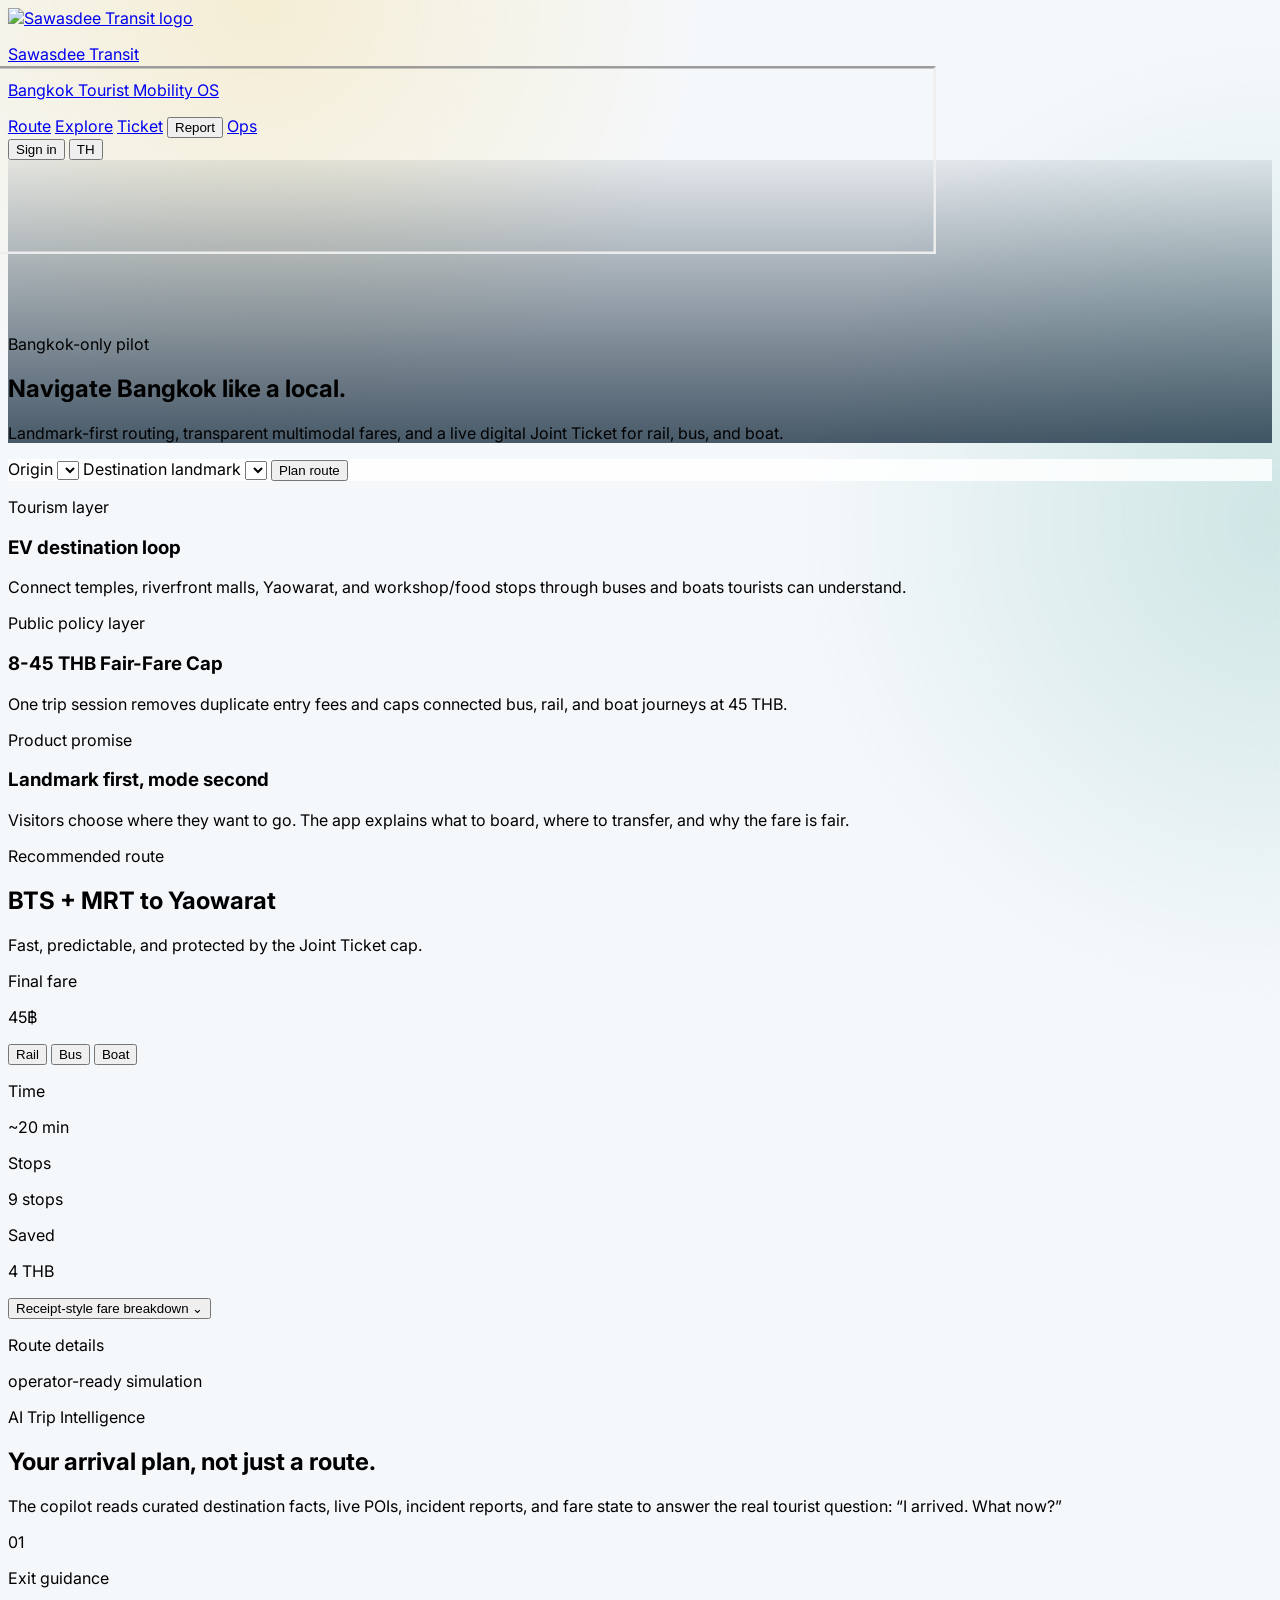
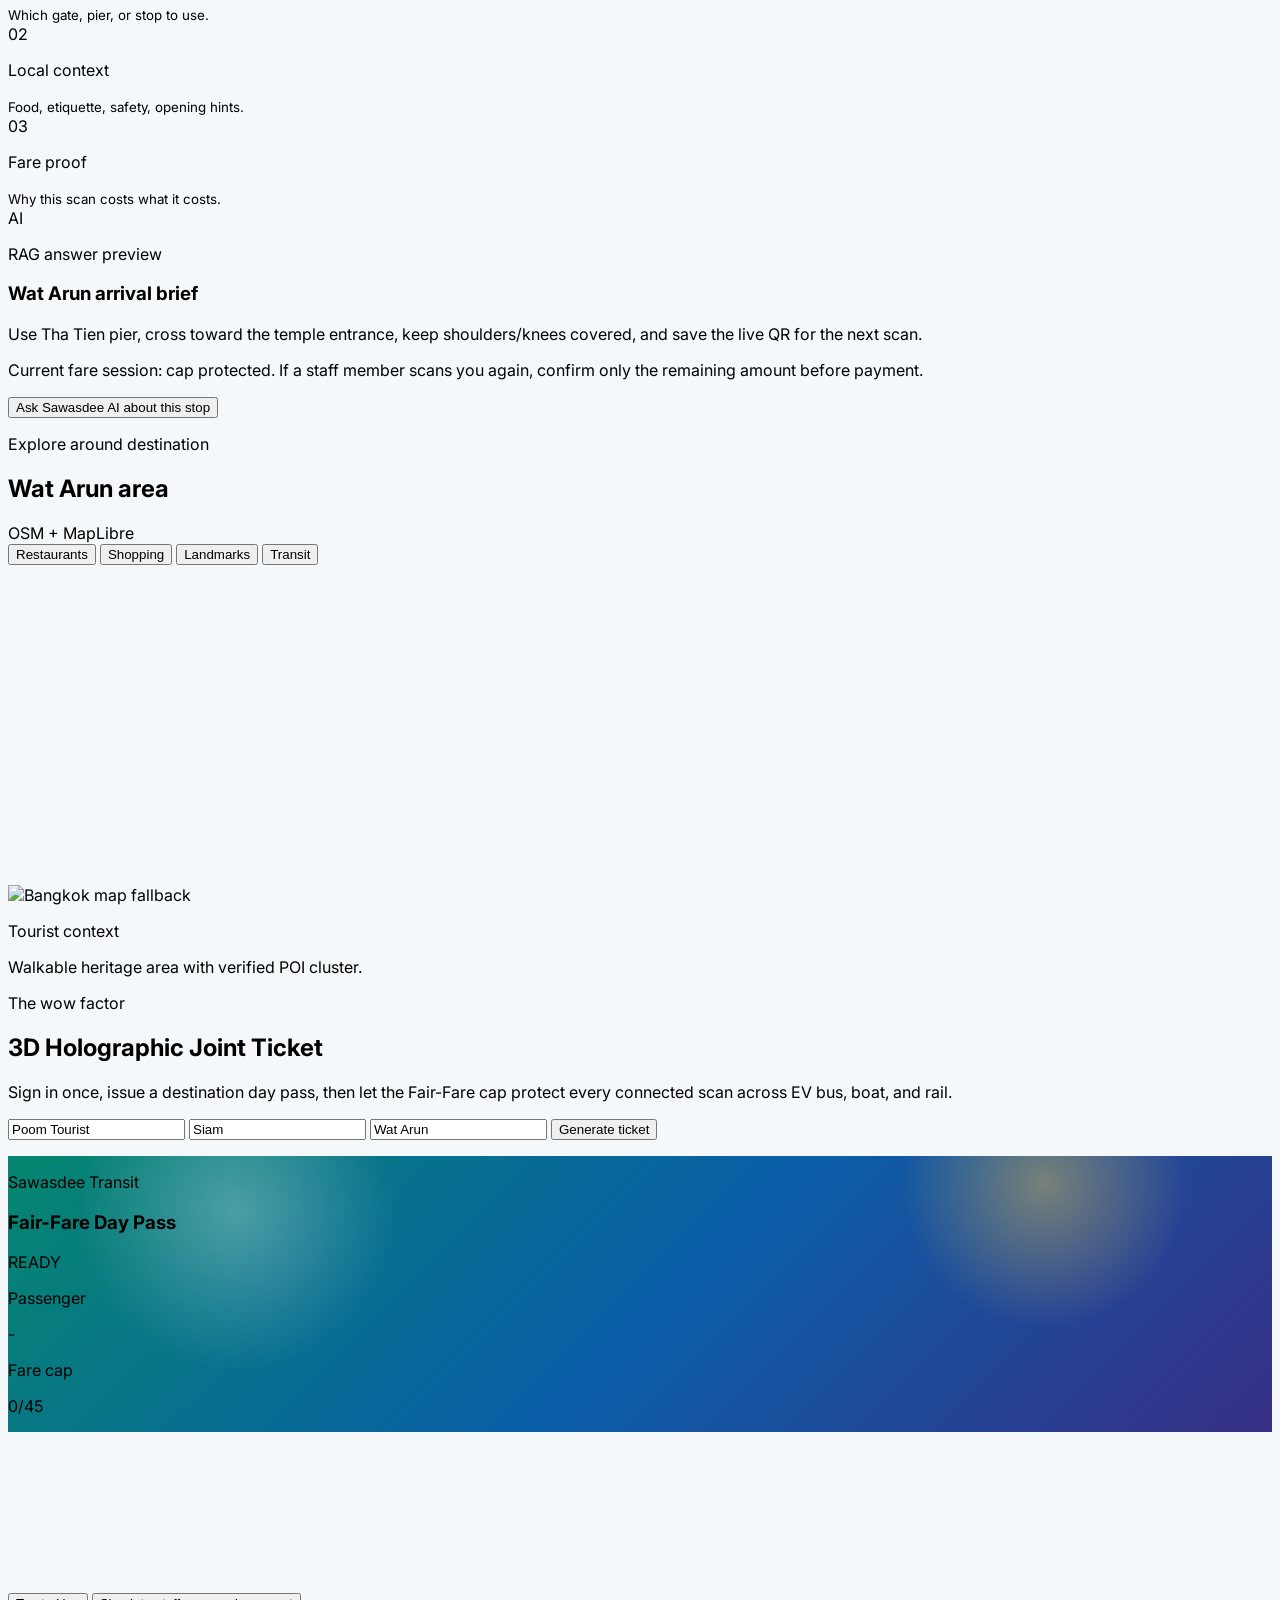
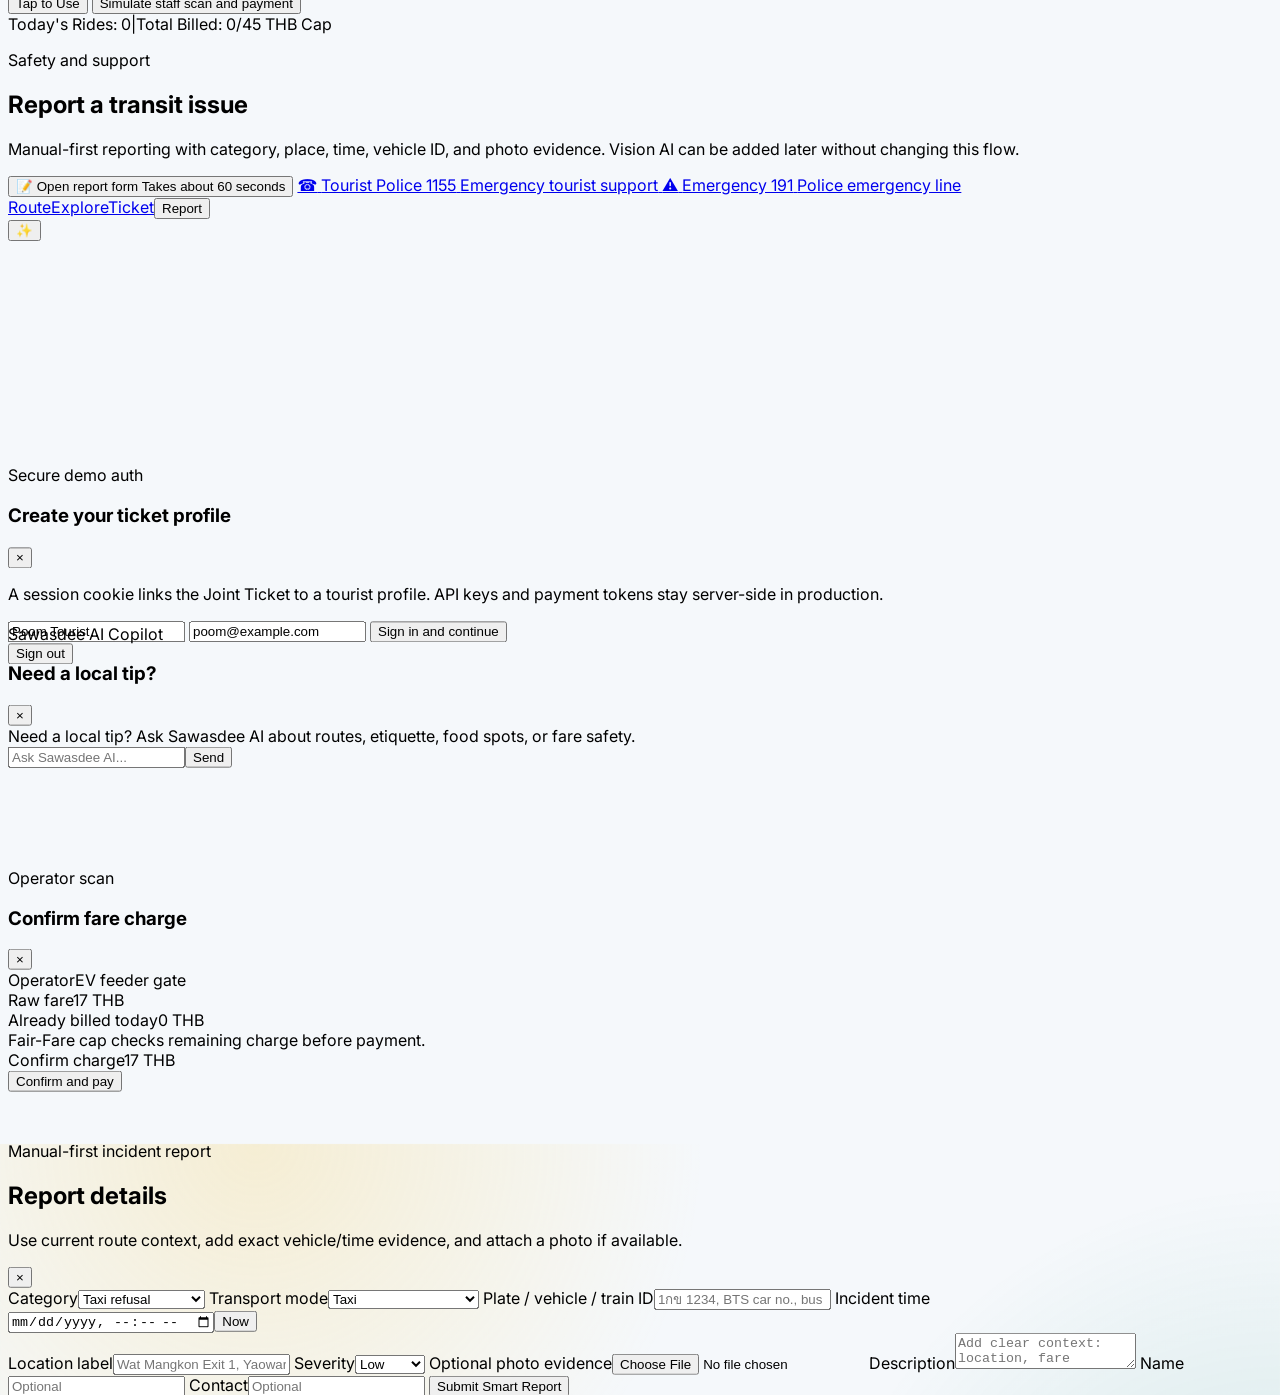
==== services/web/index.html @ f59d1afe "Add AI trip brief and payment simulation" ====
<!doctype html>
<html lang="en">
  <head>
    <meta charset="UTF-8" />
    <meta name="viewport" content="width=device-width, initial-scale=1.0" />
    <title>Sawasdee Transit</title>
    <link rel="icon" href="/favicon.svg" type="image/svg+xml" />
    <link rel="preconnect" href="https://fonts.googleapis.com" />
    <link rel="preconnect" href="https://fonts.gstatic.com" crossorigin />
    <link href="https://fonts.googleapis.com/css2?family=Inter:wght@400;500;600;700;800;900&family=Prompt:wght@400;500;600;700;800&display=swap" rel="stylesheet" />
    <link href="https://unpkg.com/maplibre-gl@^5.12.0/dist/maplibre-gl.css" rel="stylesheet" />
    <script src="https://cdn.tailwindcss.com"></script>
    <script src="https://unpkg.com/maplibre-gl@^5.12.0/dist/maplibre-gl.js"></script>
    <script>
      tailwind.config = {
        theme: {
          extend: {
            fontFamily: { sans: ["Pracharath", "Inter", "Prompt", "system-ui", "sans-serif"] },
            colors: {
              transit: {
                ink: "#0F1F2E",
                blue: "#0A5EA8",
                navy: "#082D4F",
                teal: "#05866F",
                mint: "#DDF7EE",
                gold: "#F7C948",
                coral: "#F26B5B",
              },
            },
            boxShadow: {
              soft: "0 20px 60px rgba(15,31,46,.14)",
              card: "0 18px 40px rgba(8,45,79,.16)",
            },
          },
        },
      };
    </script>
    <style>
      @font-face {
        font-family: "Pracharath";
        src: url("https://peoplesparty.or.th/wp-content/themes/seed-spring/fonts/pracharath/pracharath.woff2?v3") format("woff2");
        font-display: swap;
      }
      html { scroll-behavior: smooth; }
      body {
        font-family: "Pracharath", "Inter", "Prompt", system-ui, sans-serif;
        background:
          radial-gradient(circle at 20% 0%, rgba(247,201,72,.22), transparent 28rem),
          radial-gradient(circle at 100% 12%, rgba(5,134,111,.16), transparent 30rem),
          #f5f8fb;
      }
      .glass { background: rgba(255,255,255,.84); backdrop-filter: blur(22px); }
      .hero-image { background-image: linear-gradient(180deg, rgba(5,28,48,.08), rgba(5,28,48,.72)), url("/assets/landmarks/wat-arun.jpg"); }
      .hero-video { height: 120%; left: 50%; top: 50%; transform: translate(-50%, -50%) scale(1.22); width: 120%; }
      .no-scrollbar::-webkit-scrollbar { display: none; }
      .no-scrollbar { -ms-overflow-style: none; scrollbar-width: none; }
      .ticket-perspective { perspective: 1400px; }
      .ticket-inner { transform-style: preserve-3d; transition: transform 760ms cubic-bezier(.2,.8,.2,1); }
      .ticket-shell.flipped .ticket-inner { transform: rotateY(180deg); }
      .ticket-face { backface-visibility: hidden; -webkit-backface-visibility: hidden; }
      .ticket-back { transform: rotateY(180deg); }
      .holo-card {
        position: relative; overflow: hidden;
        background:
          radial-gradient(circle at 18% 20%, rgba(255,255,255,.28), transparent 10rem),
          radial-gradient(circle at 82% 10%, rgba(247,201,72,.42), transparent 9rem),
          linear-gradient(135deg, #05866f 0%, #0a5ea8 52%, #382f86 100%);
      }
      .holo-card::before {
        position: absolute; inset: -40%; content: ""; opacity: 0;
        background: linear-gradient(115deg, transparent 0%, rgba(255,255,255,.04) 36%, rgba(255,255,255,.48) 48%, rgba(247,201,72,.22) 52%, transparent 68%);
        transform: translateX(-48%) rotate(8deg); transition: opacity 220ms ease;
      }
      .holo-card:hover::before { opacity: 1; animation: holo-sweep 1.35s ease forwards; }
      @keyframes holo-sweep { to { transform: translateX(48%) rotate(8deg); } }
      .scanner-line { animation: scan 1.65s linear infinite; }
      @keyframes scan {
        0% { transform: translateY(-120%); opacity: 0; }
        12%, 88% { opacity: 1; }
        100% { transform: translateY(520%); opacity: 0; }
      }
      .pulse-glow { animation: pulse-glow 2.1s ease-in-out infinite; }
      @keyframes pulse-glow {
        0%,100% { box-shadow: 0 0 0 0 rgba(5,134,111,.34), 0 18px 36px rgba(8,45,79,.2); }
        50% { box-shadow: 0 0 0 16px rgba(5,134,111,0), 0 18px 36px rgba(8,45,79,.26); }
      }
      .bottom-sheet { transform: translateY(105%); transition: transform 360ms cubic-bezier(.2,.8,.2,1); }
      .bottom-sheet.open { transform: translateY(0); }
      .qr-grid { display: grid; grid-template-columns: repeat(13,1fr); gap: 3px; }
      .qr-cell { aspect-ratio: 1; border-radius: 3px; background: #0f1f2e; }
      #map { height: 100%; min-height: 20rem; width: 100%; }
      .map-marker { cursor: pointer; display: grid; width: 2rem; height: 2rem; place-items: center; border: 3px solid #fff; border-radius: 999px; color: #fff; background: #05866f; font-weight: 900; box-shadow: 0 10px 22px rgba(15,31,46,.3); }
      .map-marker.active { width: 2.5rem; height: 2.5rem; background: #f26b5b; }
    </style>
  </head>

  <body class="font-sans text-transit-ink antialiased">
    <div class="mx-auto min-h-screen max-w-md bg-white shadow-2xl lg:my-6 lg:max-w-6xl lg:overflow-hidden lg:rounded-[2rem]">
      <header class="sticky top-0 z-40 border-b border-white/60 bg-white/85 px-5 py-4 backdrop-blur-xl lg:px-8">
        <div class="flex items-center justify-between gap-3">
          <a href="#route" class="flex items-center gap-3">
            <div class="grid h-11 w-11 place-items-center overflow-hidden rounded-2xl bg-white shadow-card ring-1 ring-slate-100">
              <img src="/assets/logo.png" alt="Sawasdee Transit logo" class="h-9 w-9 object-contain" />
            </div>
            <div>
              <p class="text-base font-black leading-none">Sawasdee Transit</p>
              <p class="mt-1 text-xs font-semibold text-slate-500" data-i18n="brandSub">Bangkok Tourist Mobility OS</p>
            </div>
          </a>
          <nav class="hidden items-center gap-1 rounded-full bg-slate-100 p-1 text-sm font-bold text-slate-600 lg:flex">
            <a class="rounded-full px-4 py-2 hover:bg-white hover:text-transit-teal" href="#route" data-i18n="navRoute">Route</a>
            <a class="rounded-full px-4 py-2 hover:bg-white hover:text-transit-teal" href="#explore" data-i18n="navExplore">Explore</a>
            <a class="rounded-full px-4 py-2 hover:bg-white hover:text-transit-teal" href="#ticket" data-i18n="navTicket">Ticket</a>
            <button id="navReportBtn" class="rounded-full px-4 py-2 hover:bg-white hover:text-transit-teal" type="button" data-i18n="navReport">Report</button>
            <a class="rounded-full px-4 py-2 hover:bg-white hover:text-transit-teal" href="/admin.html">Ops</a>
          </nav>
          <div class="flex items-center gap-2">
            <button id="authButton" class="hidden rounded-full bg-slate-100 px-3 py-2 text-xs font-black text-slate-600 sm:inline-flex">Sign in</button>
            <button id="langToggle" class="rounded-full bg-transit-mint px-3 py-2 text-xs font-black text-transit-teal">TH</button>
          </div>
        </div>
      </header>

      <main>
        <section id="route" class="relative">
          <div class="hero-image relative h-[560px] overflow-hidden bg-cover bg-center lg:h-[680px]">
            <iframe
              class="hero-video pointer-events-none absolute hidden lg:block"
              src="https://www.youtube.com/embed/lG6jr5la0H4?autoplay=1&mute=1&controls=0&loop=1&playlist=lG6jr5la0H4&playsinline=1&modestbranding=1&rel=0"
              title="Bangkok tourism video background"
              allow="autoplay; encrypted-media; picture-in-picture"
            ></iframe>
            <div class="absolute inset-0 bg-gradient-to-b from-transit-navy/10 via-transit-navy/24 to-transit-navy/82"></div>
            <div class="relative flex h-full flex-col justify-end px-5 pb-28 pt-8 lg:px-10 lg:pb-32">
              <div class="max-w-3xl text-white">
                <p class="mb-3 inline-flex rounded-full bg-white/15 px-4 py-2 text-xs font-black uppercase tracking-[0.18em] backdrop-blur-lg" data-i18n="heroBadge">Bangkok-only pilot</p>
                <h1 class="text-5xl font-black leading-[0.95] tracking-tight lg:text-7xl" data-i18n="heroTitle">Navigate Bangkok like a local.</h1>
                <p class="mt-5 max-w-xl text-base font-medium leading-7 text-white/86 lg:text-lg" data-i18n="heroBody">
                  Landmark-first routing, transparent multimodal fares, and a live digital Joint Ticket for rail, bus, and boat.
                </p>
              </div>
            </div>
          </div>

          <div class="relative z-10 -mt-24 px-5 lg:px-10">
            <div class="glass rounded-[2rem] border border-white/70 p-4 shadow-soft lg:p-6">
              <div class="grid gap-3 lg:grid-cols-[1fr_1fr_auto] lg:items-end">
                <label class="block">
                  <span class="mb-2 block text-xs font-black uppercase tracking-[0.16em] text-slate-500" data-i18n="origin">Origin</span>
                  <select id="originSelect" class="w-full rounded-2xl border border-slate-200 bg-white px-4 py-4 text-lg font-extrabold outline-none"></select>
                </label>
                <label class="block">
                  <span class="mb-2 block text-xs font-black uppercase tracking-[0.16em] text-slate-500" data-i18n="destination">Destination landmark</span>
                  <select id="destinationSelect" class="w-full rounded-2xl border border-slate-200 bg-white px-4 py-4 text-lg font-extrabold outline-none"></select>
                </label>
                <button id="planRouteBtn" class="h-[60px] rounded-2xl bg-gradient-to-br from-transit-teal to-transit-blue px-6 text-base font-black text-white shadow-card transition hover:scale-[1.01]" data-i18n="planRoute">Plan route</button>
              </div>
            </div>
          </div>

          <div class="px-5 pb-2 pt-5 lg:px-10">
            <div class="grid gap-3 lg:grid-cols-3">
              <article class="rounded-[1.5rem] bg-transit-ink p-5 text-white shadow-card">
                <p class="text-xs font-black uppercase tracking-[0.16em] text-transit-gold">Tourism layer</p>
                <h3 class="mt-2 text-xl font-black">EV destination loop</h3>
                <p class="mt-2 text-sm font-semibold leading-6 text-white/72">Connect temples, riverfront malls, Yaowarat, and workshop/food stops through buses and boats tourists can understand.</p>
              </article>
              <article class="rounded-[1.5rem] bg-white p-5 shadow-card">
                <p class="text-xs font-black uppercase tracking-[0.16em] text-transit-teal">Public policy layer</p>
                <h3 class="mt-2 text-xl font-black">8-45 THB Fair-Fare Cap</h3>
                <p class="mt-2 text-sm font-semibold leading-6 text-slate-500">One trip session removes duplicate entry fees and caps connected bus, rail, and boat journeys at 45 THB.</p>
              </article>
              <article class="rounded-[1.5rem] bg-transit-mint p-5 shadow-card">
                <p class="text-xs font-black uppercase tracking-[0.16em] text-transit-teal">Product promise</p>
                <h3 class="mt-2 text-xl font-black">Landmark first, mode second</h3>
                <p class="mt-2 text-sm font-semibold leading-6 text-transit-teal/75">Visitors choose where they want to go. The app explains what to board, where to transfer, and why the fare is fair.</p>
              </article>
            </div>
          </div>

          <div class="px-5 pb-4 pt-5 lg:px-10">
            <article class="overflow-hidden rounded-[2rem] border border-slate-100 bg-white shadow-card">
              <div class="bg-gradient-to-br from-transit-navy to-transit-blue p-5 text-white lg:p-7">
                <div class="flex items-start justify-between gap-4">
                  <div>
                    <p class="text-xs font-black uppercase tracking-[0.16em] text-white/70" data-i18n="recommendedRoute">Recommended route</p>
                    <h2 id="routeTitle" class="mt-2 text-2xl font-black lg:text-3xl">BTS + MRT to Yaowarat</h2>
                    <p id="routeNote" class="mt-2 text-sm font-medium text-white/78">Fast, predictable, and protected by the Joint Ticket cap.</p>
                  </div>
                  <div class="rounded-2xl bg-white/12 px-4 py-3 text-right backdrop-blur">
                    <p class="text-xs font-bold text-white/70" data-i18n="finalFare">Final fare</p>
                    <p id="finalFare" class="text-3xl font-black">45฿</p>
                  </div>
                </div>

                <div class="mt-5 grid grid-cols-3 gap-2 rounded-2xl bg-white/10 p-1">
                  <button data-mode="rail" class="mode-btn rounded-xl bg-white px-3 py-3 text-sm font-black text-transit-blue">Rail</button>
                  <button data-mode="bus" class="mode-btn rounded-xl px-3 py-3 text-sm font-black text-white/80">Bus</button>
                  <button data-mode="boat" class="mode-btn rounded-xl px-3 py-3 text-sm font-black text-white/80">Boat</button>
                </div>
              </div>

              <div class="p-5 lg:p-7">
                <div class="grid gap-3 lg:grid-cols-3">
                  <div class="rounded-2xl bg-slate-50 p-4"><p class="text-xs font-black uppercase tracking-[0.16em] text-slate-400" data-i18n="time">Time</p><p id="routeTime" class="mt-2 text-2xl font-black">~20 min</p></div>
                  <div class="rounded-2xl bg-slate-50 p-4"><p class="text-xs font-black uppercase tracking-[0.16em] text-slate-400" data-i18n="stops">Stops</p><p id="routeStops" class="mt-2 text-2xl font-black">9 stops</p></div>
                  <div class="rounded-2xl bg-transit-mint p-4"><p class="text-xs font-black uppercase tracking-[0.16em] text-transit-teal/70" data-i18n="saved">Saved</p><p id="routeSaved" class="mt-2 text-2xl font-black text-transit-teal">4 THB</p></div>
                </div>

                <button id="fareToggle" class="mt-5 flex w-full items-center justify-between rounded-2xl border border-slate-200 px-4 py-4 text-left font-black">
                  <span data-i18n="fareBreakdown">Receipt-style fare breakdown</span>
                  <span id="fareChevron" class="text-xl transition">⌄</span>
                </button>
                <div id="farePanel" class="mt-3 hidden rounded-2xl bg-slate-50 p-4"></div>

                <div class="mt-5 rounded-3xl bg-slate-50 p-4">
                  <div class="mb-3 flex items-center justify-between">
                    <p class="font-black" data-i18n="routeDetails">Route details</p>
                    <span id="routeDisclaimer" class="rounded-full bg-amber-100 px-3 py-1 text-xs font-black text-amber-700">operator-ready simulation</span>
                  </div>
                  <div id="routeSteps" class="space-y-3"></div>
                </div>
              </div>
            </article>
          </div>
        </section>

        <section id="ai-trip" class="px-5 py-6 lg:px-10">
          <div class="grid gap-4 lg:grid-cols-[1.05fr_.95fr]">
            <article class="rounded-[2rem] bg-transit-ink p-5 text-white shadow-card lg:p-7">
              <p class="text-xs font-black uppercase tracking-[0.18em] text-transit-gold">AI Trip Intelligence</p>
              <h2 class="mt-2 text-3xl font-black tracking-tight">Your arrival plan, not just a route.</h2>
              <p class="mt-3 text-sm font-semibold leading-6 text-white/72">The copilot reads curated destination facts, live POIs, incident reports, and fare state to answer the real tourist question: “I arrived. What now?”</p>
              <div class="mt-5 grid gap-3 sm:grid-cols-3">
                <div class="rounded-3xl bg-white/10 p-4"><span class="text-2xl">01</span><p class="mt-2 text-sm font-black">Exit guidance</p><small class="text-white/60">Which gate, pier, or stop to use.</small></div>
                <div class="rounded-3xl bg-white/10 p-4"><span class="text-2xl">02</span><p class="mt-2 text-sm font-black">Local context</p><small class="text-white/60">Food, etiquette, safety, opening hints.</small></div>
                <div class="rounded-3xl bg-white/10 p-4"><span class="text-2xl">03</span><p class="mt-2 text-sm font-black">Fare proof</p><small class="text-white/60">Why this scan costs what it costs.</small></div>
              </div>
            </article>
            <article class="rounded-[2rem] bg-white p-5 shadow-card lg:p-7">
              <div class="flex items-start gap-3">
                <div class="grid h-12 w-12 place-items-center rounded-2xl bg-transit-mint text-xl font-black text-transit-teal">AI</div>
                <div>
                  <p class="text-xs font-black uppercase tracking-[0.16em] text-transit-teal">RAG answer preview</p>
                  <h3 class="mt-1 text-2xl font-black">Wat Arun arrival brief</h3>
                </div>
              </div>
              <div id="aiBrief" class="mt-5 space-y-3 text-sm font-bold leading-6 text-slate-600">
                <p class="rounded-3xl bg-slate-50 p-4">Use Tha Tien pier, cross toward the temple entrance, keep shoulders/knees covered, and save the live QR for the next scan.</p>
                <p class="rounded-3xl bg-amber-50 p-4 text-amber-800">Current fare session: cap protected. If a staff member scans you again, confirm only the remaining amount before payment.</p>
              </div>
              <button id="askAiRouteBtn" class="mt-5 w-full rounded-2xl bg-transit-ink px-5 py-4 font-black text-white">Ask Sawasdee AI about this stop</button>
            </article>
          </div>
        </section>

        <section id="explore" class="px-5 py-6 lg:px-10">
          <div class="mb-5 flex items-end justify-between gap-4">
            <div>
              <p class="text-xs font-black uppercase tracking-[0.18em] text-transit-teal" data-i18n="exploreAround">Explore around destination</p>
              <h2 id="exploreTitle" class="mt-2 text-3xl font-black tracking-tight">Wat Arun area</h2>
            </div>
            <span class="hidden rounded-full bg-slate-100 px-4 py-2 text-xs font-black text-slate-500 lg:inline-flex">OSM + MapLibre</span>
          </div>

          <div id="placeCategoryTabs" class="no-scrollbar mb-4 flex gap-2 overflow-x-auto">
            <button data-place-category="food" class="place-chip rounded-full bg-transit-ink px-4 py-3 text-sm font-black text-white">Restaurants</button>
            <button data-place-category="shopping" class="place-chip rounded-full bg-slate-100 px-4 py-3 text-sm font-black text-slate-600">Shopping</button>
            <button data-place-category="attractions" class="place-chip rounded-full bg-slate-100 px-4 py-3 text-sm font-black text-slate-600">Landmarks</button>
            <button data-place-category="transport" class="place-chip rounded-full bg-slate-100 px-4 py-3 text-sm font-black text-slate-600">Transit</button>
          </div>

          <div class="relative h-72 overflow-hidden rounded-[2rem] bg-slate-950 shadow-card lg:h-96">
            <div id="map" class="absolute inset-0 z-10"></div>
            <img id="mapFallback" class="absolute inset-0 z-0 h-full w-full object-cover opacity-90 transition-opacity" src="/assets/generated/bangkok-map-preview.jpg" alt="Bangkok map fallback" />
            <div class="absolute bottom-5 left-5 right-5 z-20 rounded-3xl bg-slate-950/70 p-4 text-white backdrop-blur-xl">
              <p class="text-xs font-black uppercase tracking-[0.16em] text-white/60" data-i18n="touristContext">Tourist context</p>
              <p id="mapContext" class="mt-2 text-lg font-black">Walkable heritage area with verified POI cluster.</p>
            </div>
          </div>

          <div id="poiCarousel" class="no-scrollbar -mx-5 mt-5 flex gap-4 overflow-x-auto px-5 pb-2"></div>
        </section>

        <section id="ticket" class="px-5 py-6 lg:px-10">
          <div class="mb-5">
            <p class="text-xs font-black uppercase tracking-[0.18em] text-transit-teal" data-i18n="wowFactor">The wow factor</p>
            <h2 class="mt-2 text-3xl font-black tracking-tight" data-i18n="ticketTitle">3D Holographic Joint Ticket</h2>
            <p id="ticketGuide" class="mt-2 text-sm font-bold leading-6 text-slate-500">Sign in once, issue a destination day pass, then let the Fair-Fare cap protect every connected scan across EV bus, boat, and rail.</p>
          </div>

          <form id="ticketForm" class="mb-5 grid gap-3 rounded-[2rem] bg-white p-4 shadow-card lg:grid-cols-[1fr_1fr_auto]">
            <input name="holder_name" class="rounded-2xl border border-slate-200 bg-slate-50 px-4 py-4 font-bold outline-none" value="Poom Tourist" maxlength="120" required />
            <input name="origin" id="ticketOrigin" class="rounded-2xl border border-slate-200 bg-slate-50 px-4 py-4 font-bold outline-none" value="Siam" maxlength="160" required />
            <input name="destination" id="ticketDestination" class="rounded-2xl border border-slate-200 bg-slate-50 px-4 py-4 font-bold outline-none" value="Wat Arun" maxlength="160" required />
            <input name="pass_type" type="hidden" value="tourist_day_pass" />
            <button class="rounded-2xl bg-transit-ink px-5 py-4 font-black text-white lg:col-span-3" data-i18n="generateTicket">Generate ticket</button>
            <p id="ticketMessage" class="text-sm font-bold text-slate-500 lg:col-span-3"></p>
          </form>

          <div class="ticket-shell ticket-perspective mx-auto max-w-xl">
            <div class="ticket-inner relative aspect-[1.586/1]">
              <section class="ticket-face holo-card absolute inset-0 rounded-[1.75rem] p-6 text-white shadow-soft">
                <div class="relative z-10 flex h-full flex-col justify-between">
                  <div class="flex items-start justify-between">
                    <div><p class="text-xs font-black uppercase tracking-[0.18em] text-white/70">Sawasdee Transit</p><h3 class="mt-2 text-2xl font-black">Fair-Fare Day Pass</h3></div>
                    <span id="ticketStatus" class="rounded-full bg-white/16 px-3 py-2 text-xs font-black backdrop-blur">READY</span>
                  </div>
                  <div>
                    <div class="mb-5 h-11 w-16 rounded-xl bg-gradient-to-br from-yellow-200 to-yellow-600 shadow-lg"></div>
                    <div class="flex items-end justify-between gap-4">
                      <div><p class="text-xs font-bold text-white/60">Passenger</p><p id="ticketHolder" class="text-xl font-black">-</p></div>
                      <div class="text-right"><p class="text-xs font-bold text-white/60">Fare cap</p><p class="text-2xl font-black"><span id="ticketUsed">0</span>/45</p></div>
                    </div>
                  </div>
                </div>
              </section>
              <section class="ticket-face ticket-back absolute inset-0 rounded-[1.75rem] bg-white p-6 shadow-soft">
                <div class="flex h-full flex-col items-center justify-between">
                  <div class="text-center"><p class="text-xs font-black uppercase tracking-[0.18em] text-slate-400">Live ticket QR</p><p id="ticketCountdown" class="mt-1 text-2xl font-black text-transit-ink">Valid for 04:59</p></div>
                  <div class="relative grid h-44 w-44 place-items-center overflow-hidden rounded-3xl border border-slate-200 bg-white p-4 shadow-inner">
                    <div class="grid h-full w-full place-items-center"><div class="text-sm font-black text-slate-400" id="qrEmpty">Generate first</div><img id="ticketQr" class="w-full" alt="Joint ticket QR" hidden /></div>
                    <div class="scanner-line absolute left-4 right-4 h-1 rounded-full bg-transit-teal shadow-[0_0_18px_rgba(5,134,111,.9)]"></div>
                  </div>
                  <p class="text-center text-xs font-bold text-slate-500">Show this QR to station staff or scan at supported gates. The backend simulates operator validation and fare-cap charging.</p>
                </div>
              </section>
            </div>
          </div>
          <button id="tapToUseBtn" class="mt-5 w-full rounded-2xl bg-transit-ink px-5 py-4 text-base font-black text-white shadow-card lg:mx-auto lg:block lg:max-w-xl">Tap to Use</button>
          <button id="simulateScanBtn" class="mt-3 w-full rounded-2xl bg-gradient-to-br from-transit-teal to-transit-blue px-5 py-4 text-base font-black text-white shadow-card lg:mx-auto lg:block lg:max-w-xl">Simulate staff scan and payment</button>
          <div class="mt-4 rounded-[1.5rem] bg-white p-4 text-center font-black text-slate-600 shadow-card lg:mx-auto lg:max-w-xl">Today's Rides: <span id="ticketRides" class="text-transit-blue">0</span><span class="mx-2 text-slate-300">|</span>Total Billed: <span class="text-transit-teal"><span id="ticketBilled">0</span>/45 THB Cap</span></div>
        </section>

        <section id="support" class="px-5 py-6 pb-28 lg:px-10">
          <div class="rounded-[2rem] bg-gradient-to-br from-transit-ink to-transit-navy p-5 text-white shadow-card lg:p-7">
            <p class="text-xs font-black uppercase tracking-[0.18em] text-transit-gold">Safety and support</p>
            <h2 class="mt-2 text-3xl font-black tracking-tight" data-i18n="reportTitle">Report a transit issue</h2>
            <p class="mt-2 max-w-2xl text-sm font-semibold leading-6 text-white/72" data-i18n="reportBody">Manual-first reporting with category, place, time, vehicle ID, and photo evidence. Vision AI can be added later without changing this flow.</p>
            <div class="mt-5 grid gap-3 lg:grid-cols-3">
              <button id="openReportBtn" class="rounded-3xl bg-white px-5 py-5 text-left text-transit-ink shadow-soft">
                <span class="text-3xl">📝</span>
                <span class="mt-3 block text-lg font-black">Open report form</span>
                <span class="mt-1 block text-sm font-bold text-slate-500">Takes about 60 seconds</span>
              </button>
              <a href="tel:1155" class="rounded-3xl bg-red-500 px-5 py-5 text-left text-white shadow-soft">
                <span class="text-3xl">☎</span>
                <span class="mt-3 block text-lg font-black">Tourist Police 1155</span>
                <span class="mt-1 block text-sm font-bold text-white/78">Emergency tourist support</span>
              </a>
              <a href="tel:191" class="rounded-3xl bg-white/10 px-5 py-5 text-left text-white ring-1 ring-white/15">
                <span class="text-3xl">⚠</span>
                <span class="mt-3 block text-lg font-black">Emergency 191</span>
                <span class="mt-1 block text-sm font-bold text-white/70">Police emergency line</span>
              </a>
            </div>
          </div>
        </section>
      </main>

      <nav class="fixed bottom-3 left-1/2 z-40 grid w-[calc(100%-1.5rem)] max-w-sm -translate-x-1/2 grid-cols-4 rounded-[1.5rem] border border-white/70 bg-white/90 p-2 text-center text-xs font-black text-slate-500 shadow-soft backdrop-blur-xl lg:hidden">
        <a class="rounded-2xl px-2 py-2 text-transit-teal" href="#route">Route</a><a class="rounded-2xl px-2 py-2" href="#explore">Explore</a><a class="rounded-2xl px-2 py-2" href="#ticket">Ticket</a><button id="mobileReportBtn" class="rounded-2xl px-2 py-2" type="button">Report</button>
      </nav>
    </div>

    <button id="aiFab" class="pulse-glow fixed bottom-24 right-5 z-50 grid h-16 w-16 place-items-center rounded-3xl bg-gradient-to-br from-transit-teal to-transit-blue text-3xl text-white shadow-soft lg:bottom-8 lg:right-8">✨</button>
    <div id="sheetOverlay" class="pointer-events-none fixed inset-0 z-50 bg-slate-950/0 transition"></div>

    <aside id="authSheet" class="bottom-sheet fixed inset-x-0 bottom-0 z-50 mx-auto max-w-md rounded-t-[2rem] bg-white p-5 shadow-2xl lg:right-8 lg:left-auto lg:max-w-md lg:rounded-[2rem]">
      <div class="mx-auto mb-4 h-1.5 w-12 rounded-full bg-slate-200"></div>
      <div class="flex items-start justify-between gap-4">
        <div><p class="text-xs font-black uppercase tracking-[0.18em] text-transit-teal">Secure demo auth</p><h3 class="mt-1 text-2xl font-black">Create your ticket profile</h3></div>
        <button id="closeAuthSheet" class="grid h-10 w-10 place-items-center rounded-full bg-slate-100 text-xl font-black">×</button>
      </div>
      <p class="mt-3 text-sm font-bold leading-6 text-slate-500">A session cookie links the Joint Ticket to a tourist profile. API keys and payment tokens stay server-side in production.</p>
      <form id="authForm" class="mt-5 space-y-3">
        <input name="display_name" class="w-full rounded-2xl border border-slate-200 bg-slate-50 px-4 py-4 font-bold outline-none" placeholder="Display name" value="Poom Tourist" required />
        <input name="email" type="email" class="w-full rounded-2xl border border-slate-200 bg-slate-50 px-4 py-4 font-bold outline-none" placeholder="tourist@example.com" value="poom@example.com" required />
        <button class="w-full rounded-2xl bg-transit-ink px-5 py-4 font-black text-white">Sign in and continue</button>
      </form>
      <button id="logoutBtn" class="mt-3 hidden w-full rounded-2xl bg-slate-100 px-5 py-4 font-black text-slate-600">Sign out</button>
      <p id="authMessage" class="mt-3 text-sm font-bold text-slate-500"></p>
    </aside>

    <aside id="aiSheet" class="bottom-sheet fixed inset-x-0 bottom-0 z-50 mx-auto max-w-md rounded-t-[2rem] bg-white p-5 shadow-2xl lg:right-8 lg:left-auto lg:max-w-md lg:rounded-[2rem]">
      <div class="mx-auto mb-4 h-1.5 w-12 rounded-full bg-slate-200"></div>
      <div class="flex items-start justify-between gap-4"><div><p class="text-xs font-black uppercase tracking-[0.18em] text-transit-teal">Sawasdee AI Copilot</p><h3 class="mt-1 text-2xl font-black">Need a local tip?</h3></div><button id="closeSheet" class="grid h-10 w-10 place-items-center rounded-full bg-slate-100 text-xl font-black">×</button></div>
      <div id="chatLog" class="mt-5 max-h-72 space-y-3 overflow-y-auto"><div class="max-w-[86%] rounded-3xl rounded-bl-md bg-slate-100 px-4 py-3 text-sm font-semibold leading-6 text-slate-700">Need a local tip? Ask Sawasdee AI about routes, etiquette, food spots, or fare safety.</div></div>
      <form id="chatForm" class="mt-4 flex gap-2"><input id="chatInput" class="min-h-12 flex-1 rounded-2xl border border-slate-200 bg-slate-50 px-4 font-semibold outline-none" placeholder="Ask Sawasdee AI..." /><button class="rounded-2xl bg-transit-ink px-5 font-black text-white">Send</button></form>
    </aside>

    <aside id="paymentSheet" class="bottom-sheet fixed inset-x-0 bottom-0 z-50 mx-auto max-w-md rounded-t-[2rem] bg-white p-5 shadow-2xl lg:right-8 lg:left-auto lg:max-w-md lg:rounded-[2rem]">
      <div class="mx-auto mb-4 h-1.5 w-12 rounded-full bg-slate-200"></div>
      <div class="flex items-start justify-between gap-4">
        <div><p class="text-xs font-black uppercase tracking-[0.18em] text-transit-teal">Operator scan</p><h3 class="mt-1 text-2xl font-black">Confirm fare charge</h3></div>
        <button id="closePaymentSheet" class="grid h-10 w-10 place-items-center rounded-full bg-slate-100 text-xl font-black">×</button>
      </div>
      <div class="mt-5 rounded-3xl bg-slate-50 p-4">
        <div class="flex justify-between text-sm font-bold text-slate-500"><span>Operator</span><span id="paymentOperator">EV feeder gate</span></div>
        <div class="mt-3 flex justify-between text-sm font-bold text-slate-500"><span>Raw fare</span><span id="paymentRawFare">17 THB</span></div>
        <div class="mt-3 flex justify-between text-sm font-bold text-slate-500"><span>Already billed today</span><span id="paymentAlready">0 THB</span></div>
        <div class="mt-4 rounded-2xl bg-amber-100 px-4 py-3 text-sm font-black text-amber-800">Fair-Fare cap checks remaining charge before payment.</div>
        <div class="mt-4 flex items-end justify-between"><span class="font-black">Confirm charge</span><span id="paymentCharge" class="text-4xl font-black text-transit-teal">17 THB</span></div>
      </div>
      <button id="confirmPaymentBtn" class="mt-5 w-full rounded-2xl bg-transit-ink px-5 py-4 font-black text-white">Confirm and pay</button>
      <p id="paymentMessage" class="mt-3 text-sm font-bold text-slate-500"></p>
    </aside>

    <aside id="reportSheet" class="bottom-sheet fixed inset-x-0 bottom-0 z-50 mx-auto max-h-[92vh] max-w-3xl overflow-y-auto rounded-t-[2rem] bg-white p-5 shadow-2xl lg:rounded-[2rem]">
      <div class="mx-auto mb-4 h-1.5 w-12 rounded-full bg-slate-200"></div>
      <div class="mb-5 flex items-start justify-between gap-4">
        <div><p class="text-xs font-black uppercase tracking-[0.18em] text-transit-teal">Manual-first incident report</p><h2 class="mt-1 text-3xl font-black tracking-tight">Report details</h2><p class="mt-2 text-sm font-semibold leading-6 text-slate-500">Use current route context, add exact vehicle/time evidence, and attach a photo if available.</p></div>
        <button id="closeReportSheet" class="grid h-10 w-10 place-items-center rounded-full bg-slate-100 text-xl font-black">×</button>
      </div>
      <form id="reportForm" class="grid gap-4 lg:grid-cols-2">
        <label><span class="mb-2 block text-sm font-black">Category</span><select name="category" class="w-full rounded-2xl border border-slate-200 bg-slate-50 px-4 py-4 font-bold outline-none"><option value="taxi_refusal">Taxi refusal</option><option value="overpricing">Overpricing</option><option value="broken_pavement">Broken pavement</option><option value="unclear_signage">Unclear signage</option><option value="unsafe_crossing">Unsafe crossing</option><option value="other">Other</option></select></label>
        <label><span class="mb-2 block text-sm font-black">Transport mode</span><select name="transport_mode" class="w-full rounded-2xl border border-slate-200 bg-slate-50 px-4 py-4 font-bold outline-none"><option value="taxi">Taxi</option><option value="rail">Rail</option><option value="bus">Bus</option><option value="boat">Boat</option><option value="walk">Walking infrastructure</option></select></label>
        <label><span class="mb-2 block text-sm font-black">Plate / vehicle / train ID</span><input name="vehicle_id" class="w-full rounded-2xl border border-slate-200 bg-slate-50 px-4 py-4 font-bold outline-none" placeholder="1กข 1234, BTS car no., bus route" /></label>
        <label><span class="mb-2 block text-sm font-black">Incident time</span><div class="flex gap-2"><input id="incidentTime" name="incident_time" type="datetime-local" class="min-w-0 flex-1 rounded-2xl border border-slate-200 bg-slate-50 px-4 py-4 font-bold outline-none" /><button id="useNow" type="button" class="rounded-2xl bg-transit-mint px-4 font-black text-transit-teal">Now</button></div></label>
        <label class="lg:col-span-2"><span class="mb-2 block text-sm font-black">Location label</span><input name="location_label" class="w-full rounded-2xl border border-slate-200 bg-slate-50 px-4 py-4 font-bold outline-none" placeholder="Wat Mangkon Exit 1, Yaowarat Road" /></label>
        <input name="latitude" type="hidden" value="13.7563" /><input name="longitude" type="hidden" value="100.5018" />
        <label><span class="mb-2 block text-sm font-black">Severity</span><select name="severity" class="w-full rounded-2xl border border-slate-200 bg-slate-50 px-4 py-4 font-bold outline-none"><option value="low">Low</option><option value="medium">Medium</option><option value="high">High</option></select></label>
        <label><span class="mb-2 block text-sm font-black">Optional photo evidence</span><input name="image" type="file" accept="image/jpeg,image/png,image/webp" class="w-full rounded-2xl border border-slate-200 bg-slate-50 px-4 py-4 font-bold outline-none" /></label>
        <label class="lg:col-span-2"><span class="mb-2 block text-sm font-black">Description</span><textarea name="description" minlength="5" maxlength="2000" class="min-h-32 w-full rounded-2xl border border-slate-200 bg-slate-50 px-4 py-4 font-semibold outline-none" placeholder="Add clear context: location, fare requested, vehicle number, staff behavior, signage issue..." required></textarea></label>
        <label><span class="mb-2 block text-sm font-black">Name</span><input name="reporter_name" class="w-full rounded-2xl border border-slate-200 bg-slate-50 px-4 py-4 font-bold outline-none" placeholder="Optional" /></label>
        <label><span class="mb-2 block text-sm font-black">Contact</span><input name="contact" class="w-full rounded-2xl border border-slate-200 bg-slate-50 px-4 py-4 font-bold outline-none" placeholder="Optional" /></label>
        <button class="rounded-2xl bg-gradient-to-br from-transit-teal to-transit-blue px-5 py-4 font-black text-white shadow-card lg:col-span-2">Submit Smart Report</button>
        <p id="message" class="text-sm font-bold text-slate-500 lg:col-span-2"></p>
      </form>
    </aside>
    <script src="/app.js"></script>
  </body>
</html>
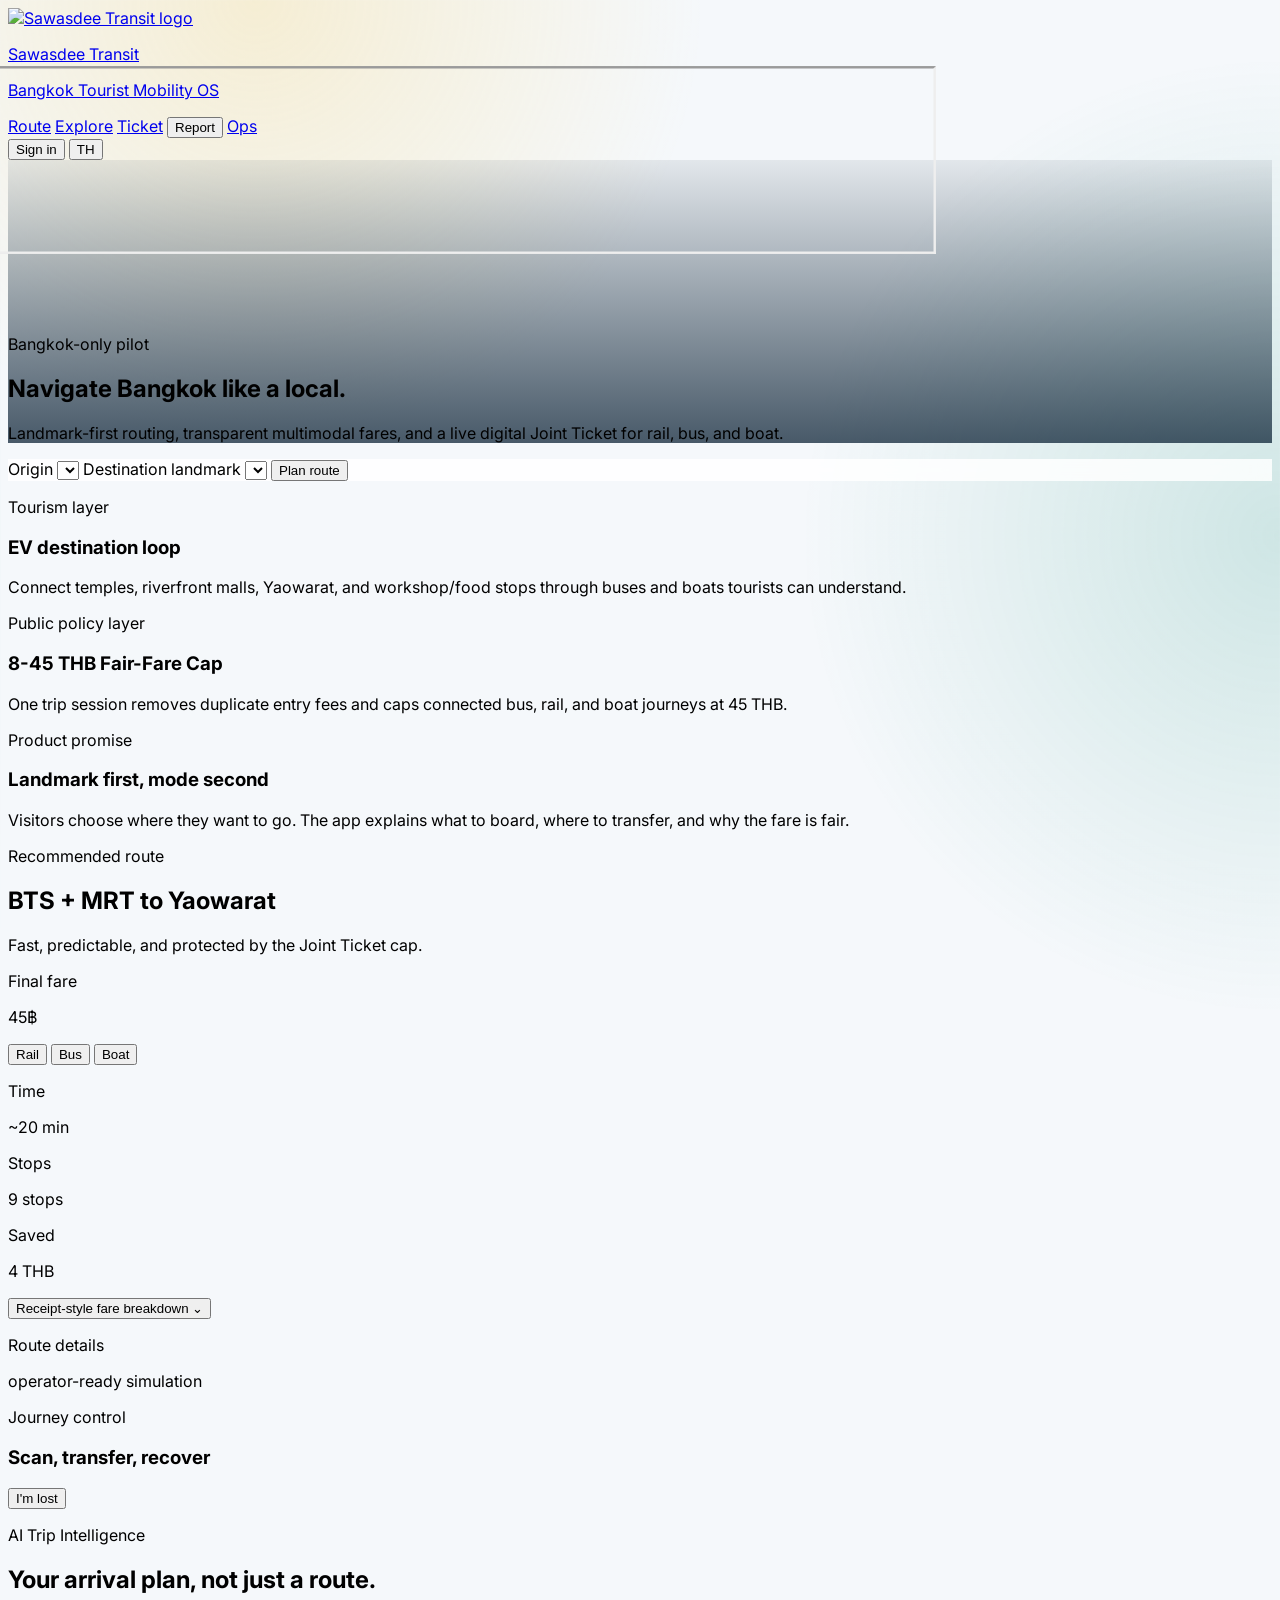
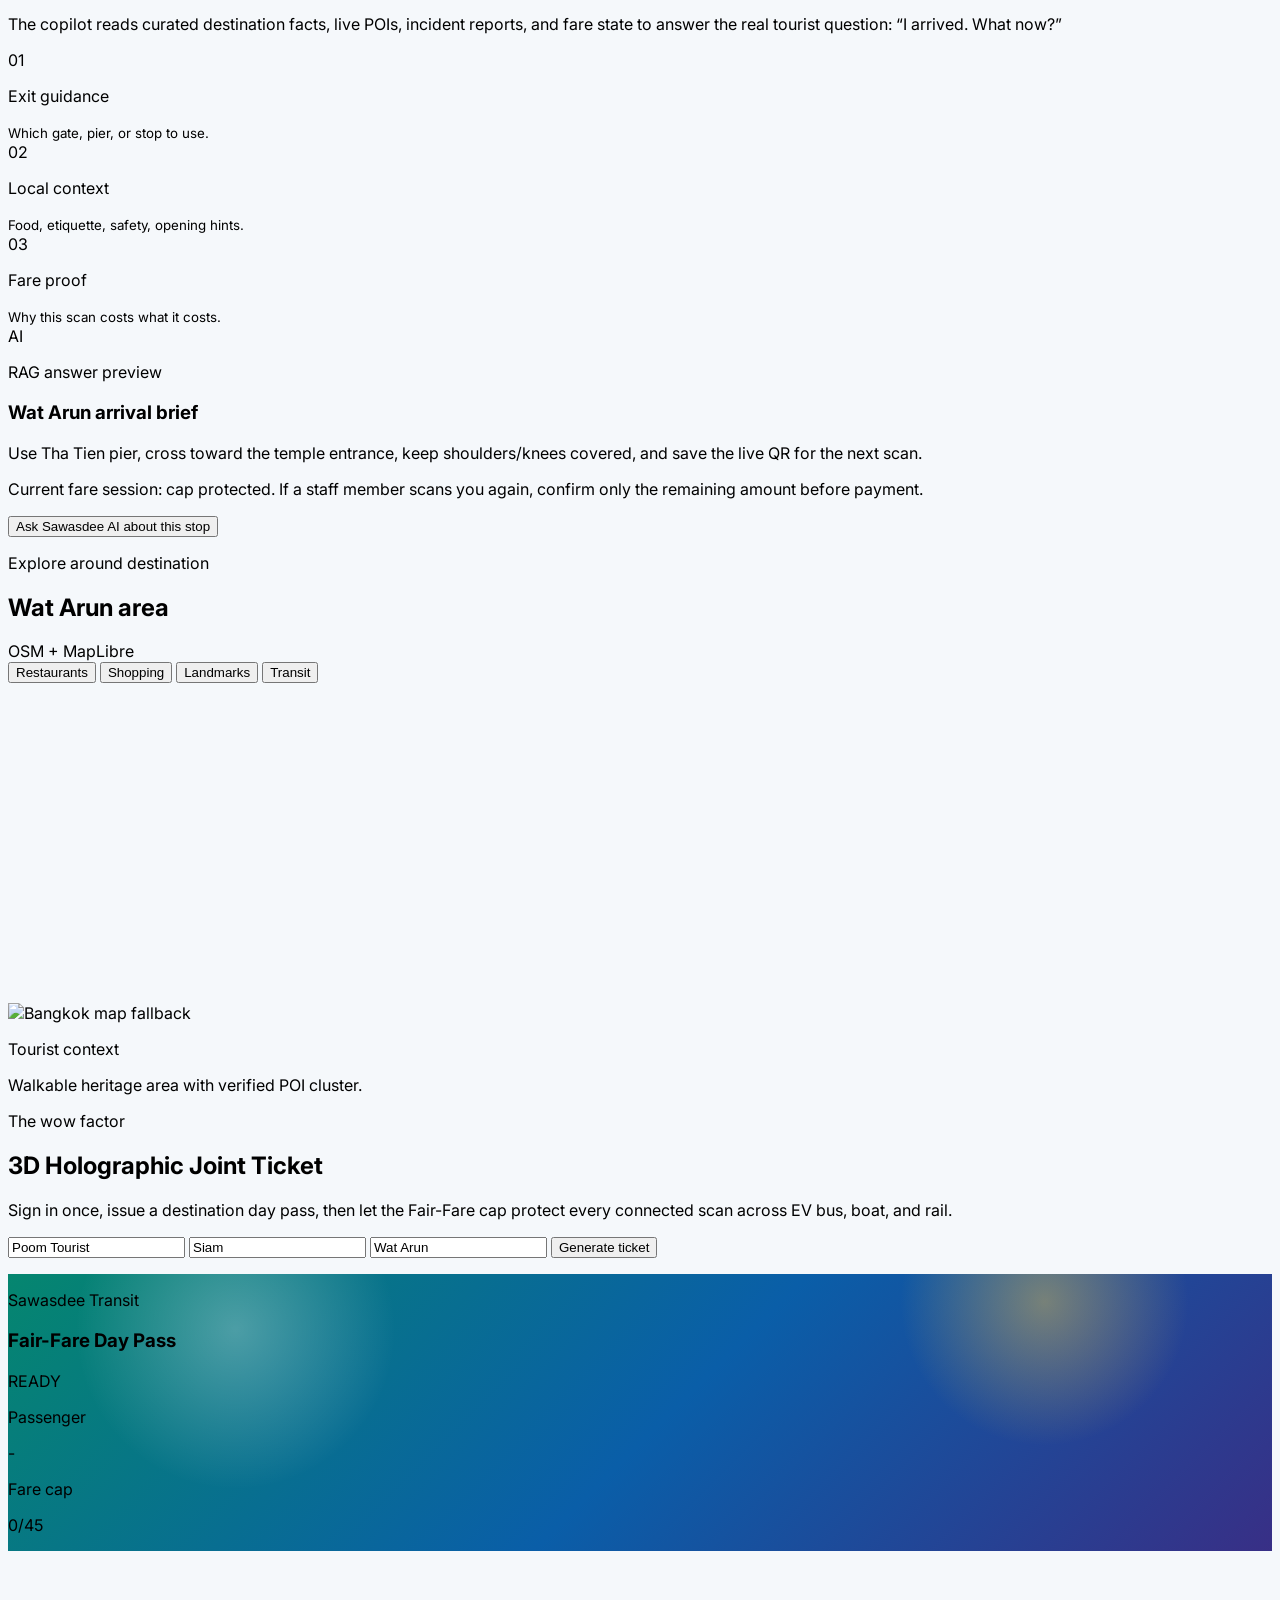
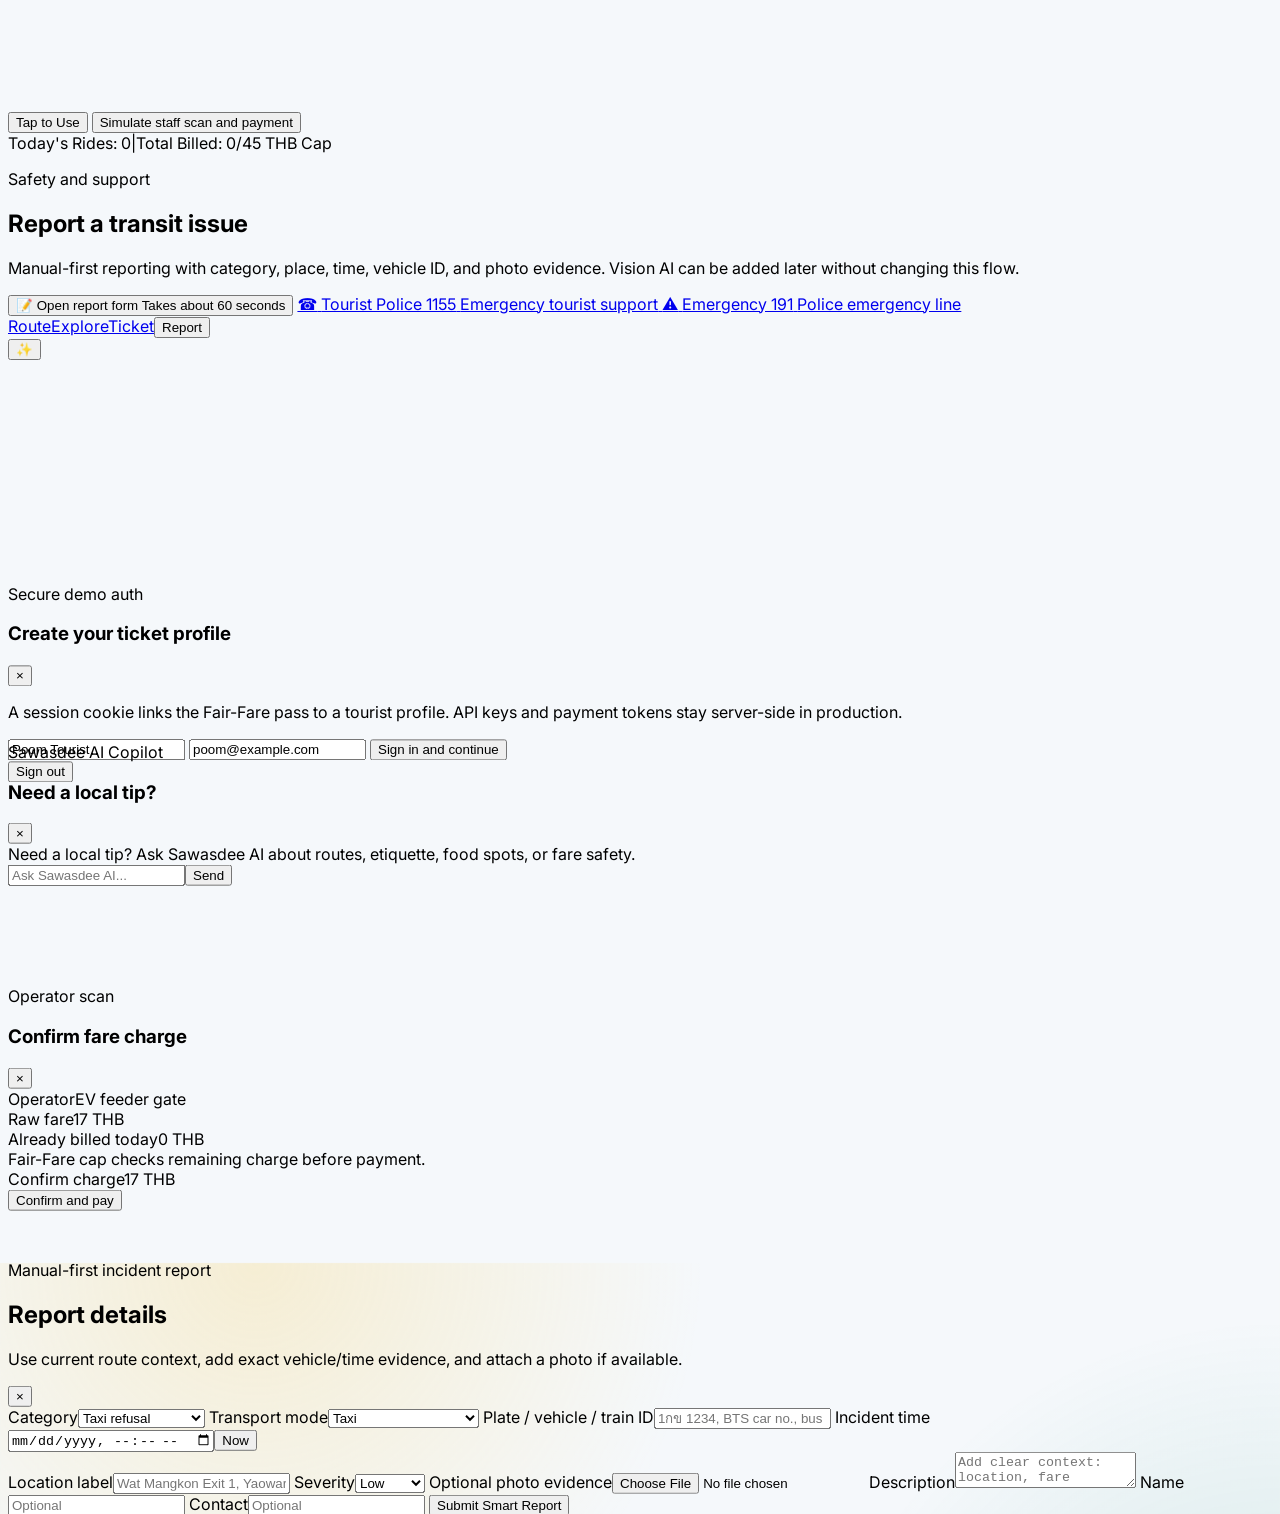
==== commit 0ab5efd3: "Add Gemini copilot and journey control" ====
--- a/services/web/index.html
+++ b/services/web/index.html
@@ -91,6 +91,7 @@
       #map { height: 100%; min-height: 20rem; width: 100%; }
       .map-marker { cursor: pointer; display: grid; width: 2rem; height: 2rem; place-items: center; border: 3px solid #fff; border-radius: 999px; color: #fff; background: #05866f; font-weight: 900; box-shadow: 0 10px 22px rgba(15,31,46,.3); }
       .map-marker.active { width: 2.5rem; height: 2.5rem; background: #f26b5b; }
+      .poi-visual { background: linear-gradient(135deg, #0f1f2e, #05866f); }
     </style>
   </head>
 
@@ -162,18 +163,18 @@
             <div class="grid gap-3 lg:grid-cols-3">
               <article class="rounded-[1.5rem] bg-transit-ink p-5 text-white shadow-card">
                 <p class="text-xs font-black uppercase tracking-[0.16em] text-transit-gold">Tourism layer</p>
-                <h3 class="mt-2 text-xl font-black">EV destination loop</h3>
-                <p class="mt-2 text-sm font-semibold leading-6 text-white/72">Connect temples, riverfront malls, Yaowarat, and workshop/food stops through buses and boats tourists can understand.</p>
+                <h3 class="mt-2 text-xl font-black" data-i18n="storyTourismTitle">EV destination loop</h3>
+                <p class="mt-2 text-sm font-semibold leading-6 text-white/72" data-i18n="storyTourismBody">Connect temples, riverfront malls, Yaowarat, and workshop/food stops through buses and boats tourists can understand.</p>
               </article>
               <article class="rounded-[1.5rem] bg-white p-5 shadow-card">
                 <p class="text-xs font-black uppercase tracking-[0.16em] text-transit-teal">Public policy layer</p>
-                <h3 class="mt-2 text-xl font-black">8-45 THB Fair-Fare Cap</h3>
-                <p class="mt-2 text-sm font-semibold leading-6 text-slate-500">One trip session removes duplicate entry fees and caps connected bus, rail, and boat journeys at 45 THB.</p>
+                <h3 class="mt-2 text-xl font-black" data-i18n="storyFareTitle">8-45 THB Fair-Fare Cap</h3>
+                <p class="mt-2 text-sm font-semibold leading-6 text-slate-500" data-i18n="storyFareBody">One trip session removes duplicate entry fees and caps connected bus, rail, and boat journeys at 45 THB.</p>
               </article>
               <article class="rounded-[1.5rem] bg-transit-mint p-5 shadow-card">
                 <p class="text-xs font-black uppercase tracking-[0.16em] text-transit-teal">Product promise</p>
-                <h3 class="mt-2 text-xl font-black">Landmark first, mode second</h3>
-                <p class="mt-2 text-sm font-semibold leading-6 text-transit-teal/75">Visitors choose where they want to go. The app explains what to board, where to transfer, and why the fare is fair.</p>
+                <h3 class="mt-2 text-xl font-black" data-i18n="storyPromiseTitle">Landmark first, mode second</h3>
+                <p class="mt-2 text-sm font-semibold leading-6 text-transit-teal/75" data-i18n="storyPromiseBody">Visitors choose where they want to go. The app explains what to board, where to transfer, and why the fare is fair.</p>
               </article>
             </div>
           </div>
@@ -220,6 +221,13 @@
                   </div>
                   <div id="routeSteps" class="space-y-3"></div>
                 </div>
+                <div class="mt-5 rounded-3xl bg-white p-4 ring-1 ring-slate-100">
+                  <div class="flex items-center justify-between gap-3">
+                    <div><p class="text-xs font-black uppercase tracking-[0.16em] text-transit-teal">Journey control</p><h3 class="mt-1 font-black">Scan, transfer, recover</h3></div>
+                    <button id="lostHelpBtn" class="rounded-full bg-amber-100 px-4 py-2 text-xs font-black text-amber-800">I'm lost</button>
+                  </div>
+                  <div id="accessPlan" class="mt-4 grid gap-3 lg:grid-cols-3"></div>
+                </div>
               </div>
             </article>
           </div>
@@ -228,28 +236,29 @@
         <section id="ai-trip" class="px-5 py-6 lg:px-10">
           <div class="grid gap-4 lg:grid-cols-[1.05fr_.95fr]">
             <article class="rounded-[2rem] bg-transit-ink p-5 text-white shadow-card lg:p-7">
-              <p class="text-xs font-black uppercase tracking-[0.18em] text-transit-gold">AI Trip Intelligence</p>
-              <h2 class="mt-2 text-3xl font-black tracking-tight">Your arrival plan, not just a route.</h2>
-              <p class="mt-3 text-sm font-semibold leading-6 text-white/72">The copilot reads curated destination facts, live POIs, incident reports, and fare state to answer the real tourist question: “I arrived. What now?”</p>
+              <p class="text-xs font-black uppercase tracking-[0.18em] text-transit-gold" data-i18n="aiEyebrow">AI Trip Intelligence</p>
+              <h2 class="mt-2 text-3xl font-black tracking-tight" data-i18n="aiTitle">Your arrival plan, not just a route.</h2>
+              <p class="mt-3 text-sm font-semibold leading-6 text-white/72" data-i18n="aiBody">The copilot reads curated destination facts, live POIs, incident reports, and fare state to answer the real tourist question: “I arrived. What now?”</p>
               <div class="mt-5 grid gap-3 sm:grid-cols-3">
-                <div class="rounded-3xl bg-white/10 p-4"><span class="text-2xl">01</span><p class="mt-2 text-sm font-black">Exit guidance</p><small class="text-white/60">Which gate, pier, or stop to use.</small></div>
-                <div class="rounded-3xl bg-white/10 p-4"><span class="text-2xl">02</span><p class="mt-2 text-sm font-black">Local context</p><small class="text-white/60">Food, etiquette, safety, opening hints.</small></div>
-                <div class="rounded-3xl bg-white/10 p-4"><span class="text-2xl">03</span><p class="mt-2 text-sm font-black">Fare proof</p><small class="text-white/60">Why this scan costs what it costs.</small></div>
+                <div class="rounded-3xl bg-white/10 p-4"><span class="text-2xl">01</span><p class="mt-2 text-sm font-black" data-i18n="aiExit">Exit guidance</p><small class="text-white/60" data-i18n="aiExitBody">Which gate, pier, or stop to use.</small></div>
+                <div class="rounded-3xl bg-white/10 p-4"><span class="text-2xl">02</span><p class="mt-2 text-sm font-black" data-i18n="aiContext">Local context</p><small class="text-white/60" data-i18n="aiContextBody">Food, etiquette, safety, opening hints.</small></div>
+                <div class="rounded-3xl bg-white/10 p-4"><span class="text-2xl">03</span><p class="mt-2 text-sm font-black" data-i18n="aiFare">Fare proof</p><small class="text-white/60" data-i18n="aiFareBody">Why this scan costs what it costs.</small></div>
               </div>
             </article>
             <article class="rounded-[2rem] bg-white p-5 shadow-card lg:p-7">
               <div class="flex items-start gap-3">
                 <div class="grid h-12 w-12 place-items-center rounded-2xl bg-transit-mint text-xl font-black text-transit-teal">AI</div>
                 <div>
-                  <p class="text-xs font-black uppercase tracking-[0.16em] text-transit-teal">RAG answer preview</p>
-                  <h3 class="mt-1 text-2xl font-black">Wat Arun arrival brief</h3>
+                  <p class="text-xs font-black uppercase tracking-[0.16em] text-transit-teal" data-i18n="ragPreview">RAG answer preview</p>
+                  <h3 class="mt-1 text-2xl font-black" data-i18n="arrivalBriefTitle">Wat Arun arrival brief</h3>
                 </div>
               </div>
               <div id="aiBrief" class="mt-5 space-y-3 text-sm font-bold leading-6 text-slate-600">
                 <p class="rounded-3xl bg-slate-50 p-4">Use Tha Tien pier, cross toward the temple entrance, keep shoulders/knees covered, and save the live QR for the next scan.</p>
                 <p class="rounded-3xl bg-amber-50 p-4 text-amber-800">Current fare session: cap protected. If a staff member scans you again, confirm only the remaining amount before payment.</p>
               </div>
-              <button id="askAiRouteBtn" class="mt-5 w-full rounded-2xl bg-transit-ink px-5 py-4 font-black text-white">Ask Sawasdee AI about this stop</button>
+              <div id="quickPrompts" class="mt-5 flex flex-wrap gap-2"></div>
+              <button id="askAiRouteBtn" class="mt-3 w-full rounded-2xl bg-transit-ink px-5 py-4 font-black text-white" data-i18n="askAiStop">Ask Sawasdee AI about this stop</button>
             </article>
           </div>
         </section>
@@ -290,9 +299,9 @@
           </div>
 
           <form id="ticketForm" class="mb-5 grid gap-3 rounded-[2rem] bg-white p-4 shadow-card lg:grid-cols-[1fr_1fr_auto]">
-            <input name="holder_name" class="rounded-2xl border border-slate-200 bg-slate-50 px-4 py-4 font-bold outline-none" value="Poom Tourist" maxlength="120" required />
-            <input name="origin" id="ticketOrigin" class="rounded-2xl border border-slate-200 bg-slate-50 px-4 py-4 font-bold outline-none" value="Siam" maxlength="160" required />
-            <input name="destination" id="ticketDestination" class="rounded-2xl border border-slate-200 bg-slate-50 px-4 py-4 font-bold outline-none" value="Wat Arun" maxlength="160" required />
+            <input name="holder_name" id="ticketHolderInput" class="rounded-2xl border border-slate-200 bg-slate-50 px-4 py-4 font-bold outline-none" value="Poom Tourist" maxlength="120" required readonly />
+            <input name="origin" id="ticketOrigin" class="rounded-2xl border border-slate-200 bg-slate-50 px-4 py-4 font-bold outline-none" value="Siam" maxlength="160" required readonly />
+            <input name="destination" id="ticketDestination" class="rounded-2xl border border-slate-200 bg-slate-50 px-4 py-4 font-bold outline-none" value="Wat Arun" maxlength="160" required readonly />
             <input name="pass_type" type="hidden" value="tourist_day_pass" />
             <button class="rounded-2xl bg-transit-ink px-5 py-4 font-black text-white lg:col-span-3" data-i18n="generateTicket">Generate ticket</button>
             <p id="ticketMessage" class="text-sm font-bold text-slate-500 lg:col-span-3"></p>
@@ -328,7 +337,7 @@
             </div>
           </div>
           <button id="tapToUseBtn" class="mt-5 w-full rounded-2xl bg-transit-ink px-5 py-4 text-base font-black text-white shadow-card lg:mx-auto lg:block lg:max-w-xl">Tap to Use</button>
-          <button id="simulateScanBtn" class="mt-3 w-full rounded-2xl bg-gradient-to-br from-transit-teal to-transit-blue px-5 py-4 text-base font-black text-white shadow-card lg:mx-auto lg:block lg:max-w-xl">Simulate staff scan and payment</button>
+          <button id="simulateScanBtn" class="mt-3 w-full rounded-2xl bg-gradient-to-br from-transit-teal to-transit-blue px-5 py-4 text-base font-black text-white shadow-card lg:mx-auto lg:block lg:max-w-xl" data-i18n="simulateScan">Simulate staff scan and payment</button>
           <div class="mt-4 rounded-[1.5rem] bg-white p-4 text-center font-black text-slate-600 shadow-card lg:mx-auto lg:max-w-xl">Today's Rides: <span id="ticketRides" class="text-transit-blue">0</span><span class="mx-2 text-slate-300">|</span>Total Billed: <span class="text-transit-teal"><span id="ticketBilled">0</span>/45 THB Cap</span></div>
         </section>
 
@@ -369,16 +378,16 @@
     <aside id="authSheet" class="bottom-sheet fixed inset-x-0 bottom-0 z-50 mx-auto max-w-md rounded-t-[2rem] bg-white p-5 shadow-2xl lg:right-8 lg:left-auto lg:max-w-md lg:rounded-[2rem]">
       <div class="mx-auto mb-4 h-1.5 w-12 rounded-full bg-slate-200"></div>
       <div class="flex items-start justify-between gap-4">
-        <div><p class="text-xs font-black uppercase tracking-[0.18em] text-transit-teal">Secure demo auth</p><h3 class="mt-1 text-2xl font-black">Create your ticket profile</h3></div>
+        <div><p class="text-xs font-black uppercase tracking-[0.18em] text-transit-teal" data-i18n="authEyebrow">Secure demo auth</p><h3 class="mt-1 text-2xl font-black" data-i18n="authTitle">Create your ticket profile</h3></div>
         <button id="closeAuthSheet" class="grid h-10 w-10 place-items-center rounded-full bg-slate-100 text-xl font-black">×</button>
       </div>
-      <p class="mt-3 text-sm font-bold leading-6 text-slate-500">A session cookie links the Joint Ticket to a tourist profile. API keys and payment tokens stay server-side in production.</p>
+      <p class="mt-3 text-sm font-bold leading-6 text-slate-500" data-i18n="authBody">A session cookie links the Fair-Fare pass to a tourist profile. API keys and payment tokens stay server-side in production.</p>
       <form id="authForm" class="mt-5 space-y-3">
         <input name="display_name" class="w-full rounded-2xl border border-slate-200 bg-slate-50 px-4 py-4 font-bold outline-none" placeholder="Display name" value="Poom Tourist" required />
         <input name="email" type="email" class="w-full rounded-2xl border border-slate-200 bg-slate-50 px-4 py-4 font-bold outline-none" placeholder="tourist@example.com" value="poom@example.com" required />
-        <button class="w-full rounded-2xl bg-transit-ink px-5 py-4 font-black text-white">Sign in and continue</button>
+        <button class="w-full rounded-2xl bg-transit-ink px-5 py-4 font-black text-white" data-i18n="authSubmit">Sign in and continue</button>
       </form>
-      <button id="logoutBtn" class="mt-3 hidden w-full rounded-2xl bg-slate-100 px-5 py-4 font-black text-slate-600">Sign out</button>
+      <button id="logoutBtn" class="mt-3 hidden w-full rounded-2xl bg-slate-100 px-5 py-4 font-black text-slate-600" data-i18n="logout">Sign out</button>
       <p id="authMessage" class="mt-3 text-sm font-bold text-slate-500"></p>
     </aside>
 
@@ -392,17 +401,17 @@
     <aside id="paymentSheet" class="bottom-sheet fixed inset-x-0 bottom-0 z-50 mx-auto max-w-md rounded-t-[2rem] bg-white p-5 shadow-2xl lg:right-8 lg:left-auto lg:max-w-md lg:rounded-[2rem]">
       <div class="mx-auto mb-4 h-1.5 w-12 rounded-full bg-slate-200"></div>
       <div class="flex items-start justify-between gap-4">
-        <div><p class="text-xs font-black uppercase tracking-[0.18em] text-transit-teal">Operator scan</p><h3 class="mt-1 text-2xl font-black">Confirm fare charge</h3></div>
+        <div><p class="text-xs font-black uppercase tracking-[0.18em] text-transit-teal" data-i18n="paymentEyebrow">Operator scan</p><h3 class="mt-1 text-2xl font-black" data-i18n="paymentTitle">Confirm fare charge</h3></div>
         <button id="closePaymentSheet" class="grid h-10 w-10 place-items-center rounded-full bg-slate-100 text-xl font-black">×</button>
       </div>
       <div class="mt-5 rounded-3xl bg-slate-50 p-4">
-        <div class="flex justify-between text-sm font-bold text-slate-500"><span>Operator</span><span id="paymentOperator">EV feeder gate</span></div>
-        <div class="mt-3 flex justify-between text-sm font-bold text-slate-500"><span>Raw fare</span><span id="paymentRawFare">17 THB</span></div>
-        <div class="mt-3 flex justify-between text-sm font-bold text-slate-500"><span>Already billed today</span><span id="paymentAlready">0 THB</span></div>
-        <div class="mt-4 rounded-2xl bg-amber-100 px-4 py-3 text-sm font-black text-amber-800">Fair-Fare cap checks remaining charge before payment.</div>
-        <div class="mt-4 flex items-end justify-between"><span class="font-black">Confirm charge</span><span id="paymentCharge" class="text-4xl font-black text-transit-teal">17 THB</span></div>
+        <div class="flex justify-between text-sm font-bold text-slate-500"><span data-i18n="paymentOperatorLabel">Operator</span><span id="paymentOperator">EV feeder gate</span></div>
+        <div class="mt-3 flex justify-between text-sm font-bold text-slate-500"><span data-i18n="paymentRawLabel">Raw fare</span><span id="paymentRawFare">17 THB</span></div>
+        <div class="mt-3 flex justify-between text-sm font-bold text-slate-500"><span data-i18n="paymentBilledLabel">Already billed today</span><span id="paymentAlready">0 THB</span></div>
+        <div class="mt-4 rounded-2xl bg-amber-100 px-4 py-3 text-sm font-black text-amber-800" data-i18n="paymentCapNote">Fair-Fare cap checks remaining charge before payment.</div>
+        <div class="mt-4 flex items-end justify-between"><span class="font-black" data-i18n="paymentConfirmLabel">Confirm charge</span><span id="paymentCharge" class="text-4xl font-black text-transit-teal">17 THB</span></div>
       </div>
-      <button id="confirmPaymentBtn" class="mt-5 w-full rounded-2xl bg-transit-ink px-5 py-4 font-black text-white">Confirm and pay</button>
+      <button id="confirmPaymentBtn" class="mt-5 w-full rounded-2xl bg-transit-ink px-5 py-4 font-black text-white" data-i18n="confirmPay">Confirm and pay</button>
       <p id="paymentMessage" class="mt-3 text-sm font-bold text-slate-500"></p>
     </aside>
 
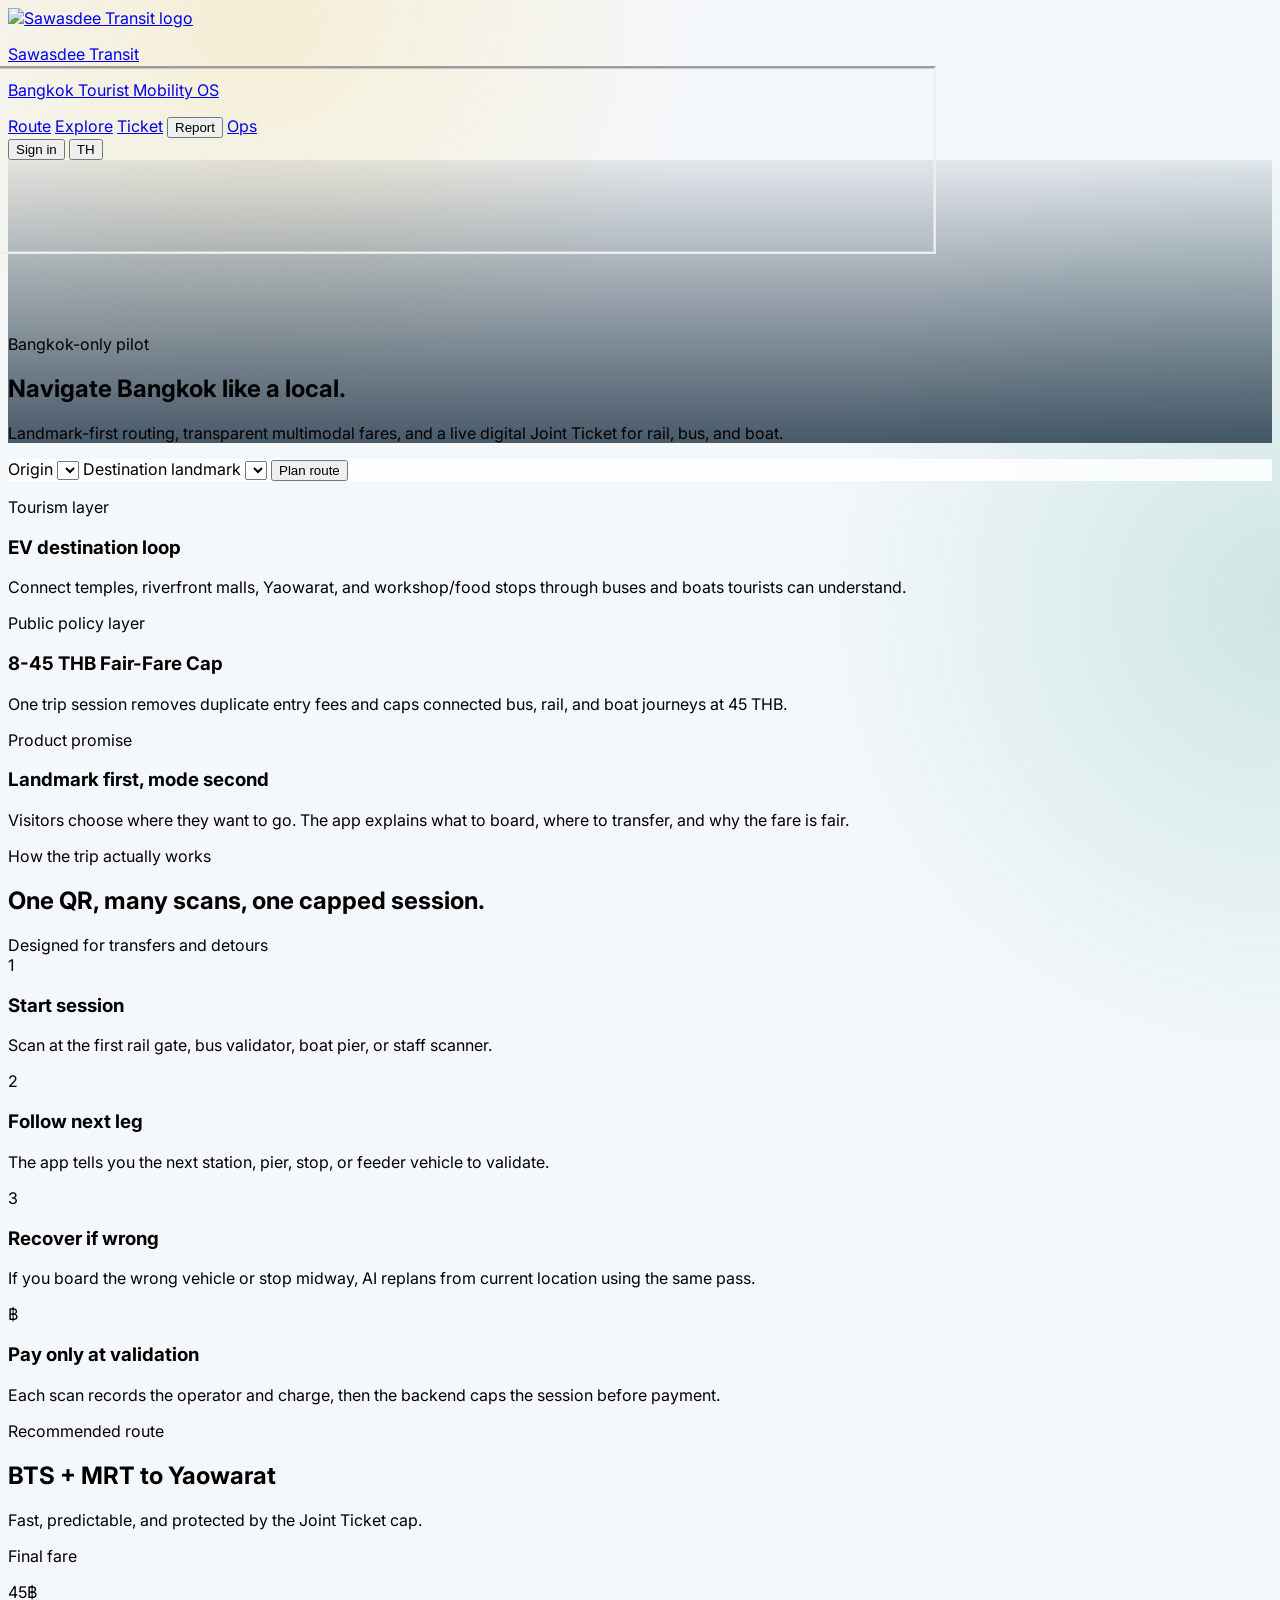
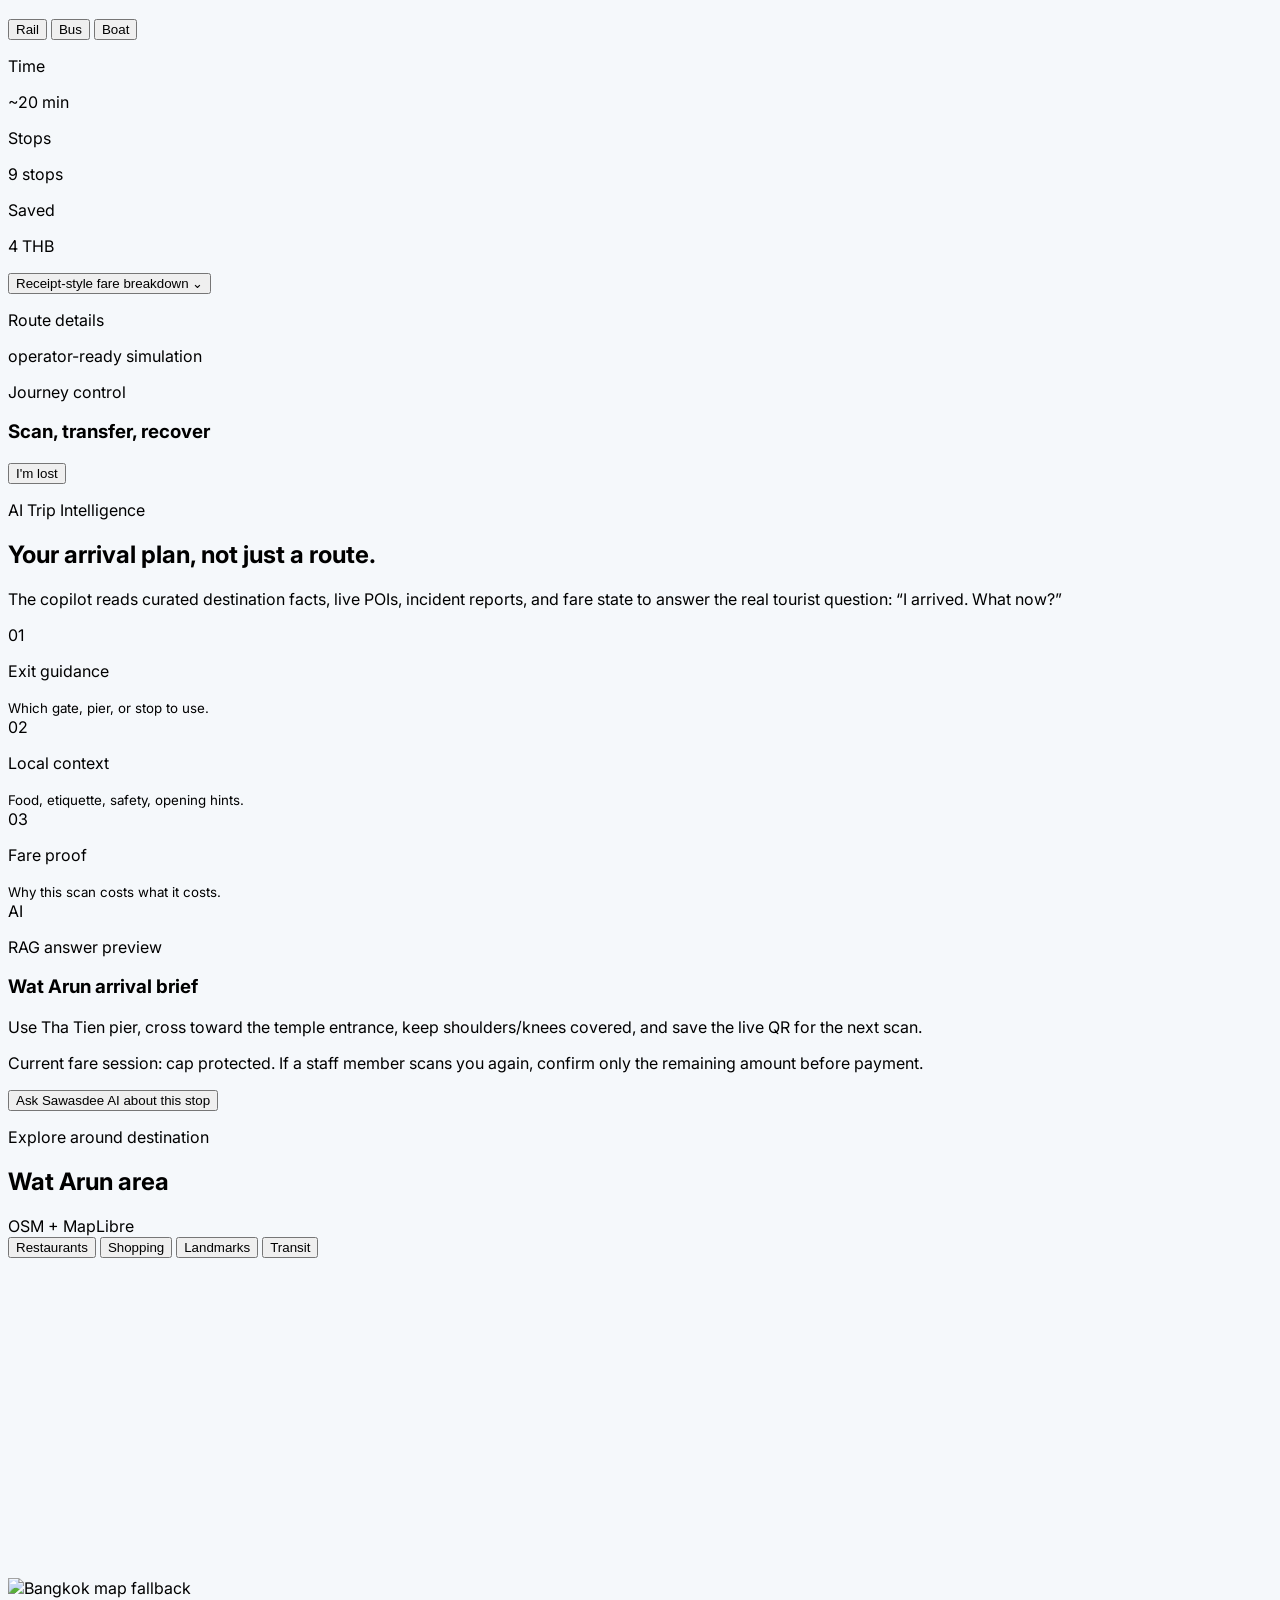
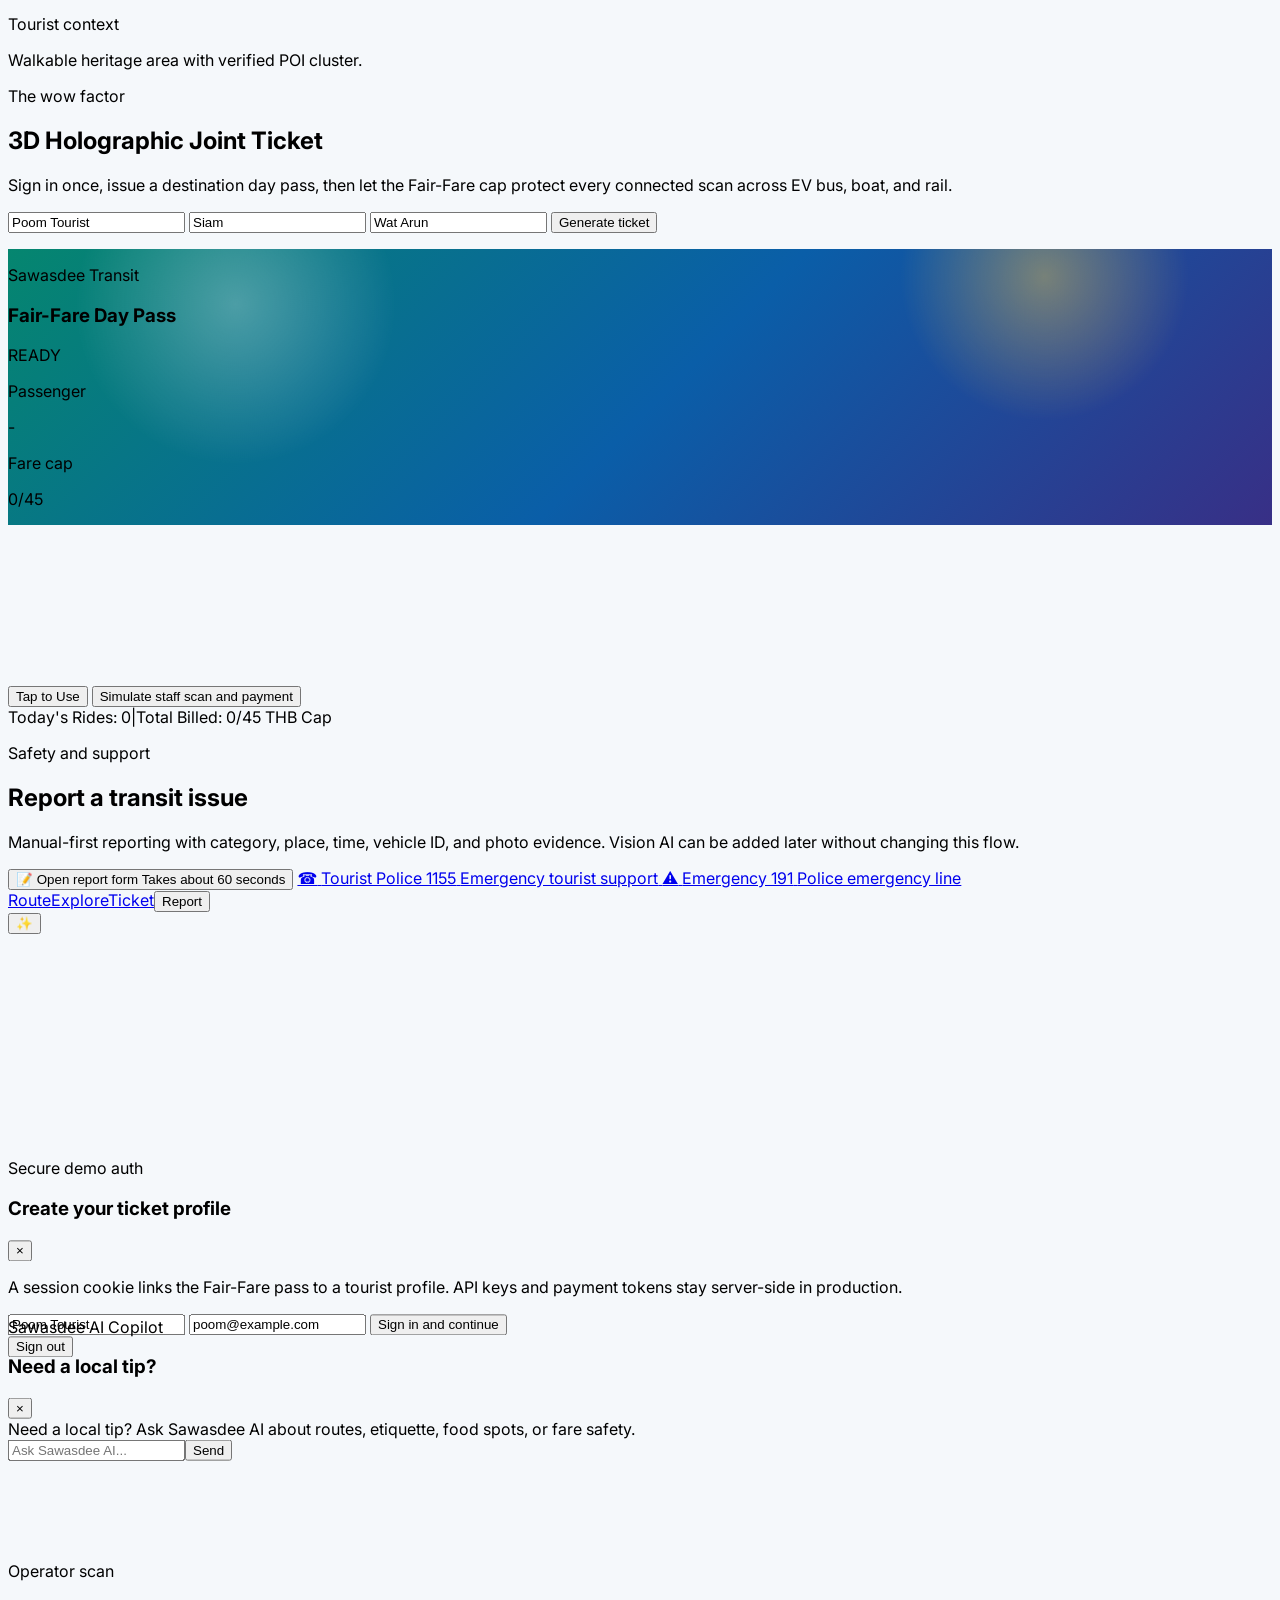
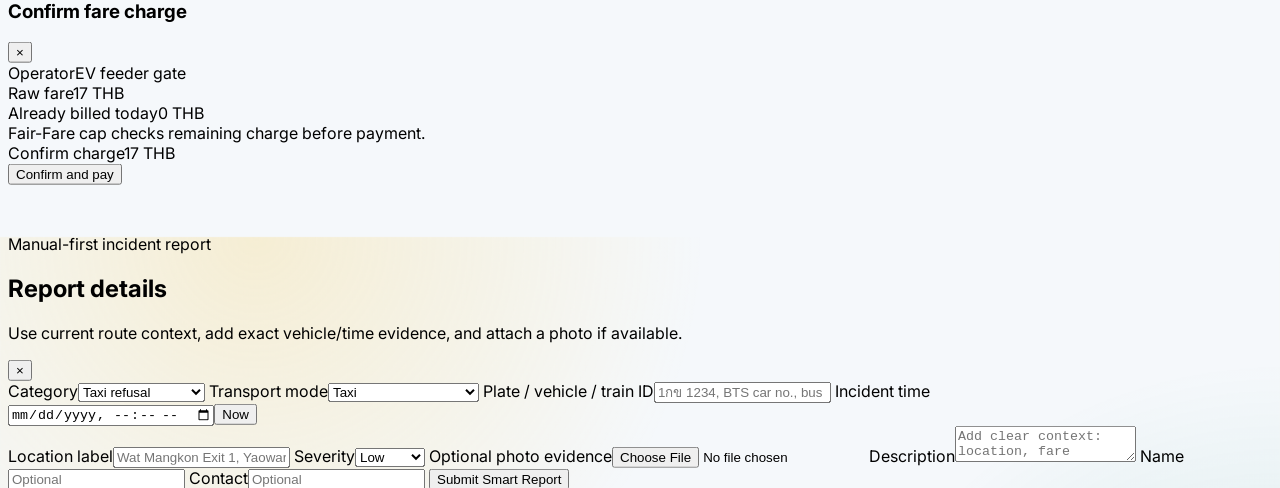
==== commit 3d757971: "Clarify trip workflow and copilot scope" ====
--- a/services/web/index.html
+++ b/services/web/index.html
@@ -179,6 +179,40 @@
             </div>
           </div>
 
+          <div class="px-5 pb-2 pt-3 lg:px-10">
+            <section class="rounded-[2rem] bg-white p-5 shadow-card lg:p-7">
+              <div class="flex flex-col gap-3 lg:flex-row lg:items-end lg:justify-between">
+                <div>
+                  <p class="text-xs font-black uppercase tracking-[0.16em] text-transit-teal" data-i18n="workflowEyebrow">How the trip actually works</p>
+                  <h2 class="mt-2 text-2xl font-black tracking-tight" data-i18n="workflowTitle">One QR, many scans, one capped session.</h2>
+                </div>
+                <span class="rounded-full bg-transit-mint px-4 py-2 text-xs font-black text-transit-teal" data-i18n="workflowBadge">Designed for transfers and detours</span>
+              </div>
+              <div class="mt-5 grid gap-3 lg:grid-cols-4">
+                <article class="rounded-3xl bg-slate-50 p-4">
+                  <span class="grid h-9 w-9 place-items-center rounded-full bg-transit-ink text-sm font-black text-white">1</span>
+                  <h3 class="mt-3 font-black" data-i18n="workflowStep1">Start session</h3>
+                  <p class="mt-2 text-sm font-semibold leading-6 text-slate-500" data-i18n="workflowStep1Body">Scan at the first rail gate, bus validator, boat pier, or staff scanner.</p>
+                </article>
+                <article class="rounded-3xl bg-slate-50 p-4">
+                  <span class="grid h-9 w-9 place-items-center rounded-full bg-transit-ink text-sm font-black text-white">2</span>
+                  <h3 class="mt-3 font-black" data-i18n="workflowStep2">Follow next leg</h3>
+                  <p class="mt-2 text-sm font-semibold leading-6 text-slate-500" data-i18n="workflowStep2Body">The app tells you the next station, pier, stop, or feeder vehicle to validate.</p>
+                </article>
+                <article class="rounded-3xl bg-slate-50 p-4">
+                  <span class="grid h-9 w-9 place-items-center rounded-full bg-transit-ink text-sm font-black text-white">3</span>
+                  <h3 class="mt-3 font-black" data-i18n="workflowStep3">Recover if wrong</h3>
+                  <p class="mt-2 text-sm font-semibold leading-6 text-slate-500" data-i18n="workflowStep3Body">If you board the wrong vehicle or stop midway, AI replans from current location using the same pass.</p>
+                </article>
+                <article class="rounded-3xl bg-amber-50 p-4">
+                  <span class="grid h-9 w-9 place-items-center rounded-full bg-amber-500 text-sm font-black text-white">฿</span>
+                  <h3 class="mt-3 font-black text-amber-900" data-i18n="workflowStep4">Pay only at validation</h3>
+                  <p class="mt-2 text-sm font-semibold leading-6 text-amber-800" data-i18n="workflowStep4Body">Each scan records the operator and charge, then the backend caps the session before payment.</p>
+                </article>
+              </div>
+            </section>
+          </div>
+
           <div class="px-5 pb-4 pt-5 lg:px-10">
             <article class="overflow-hidden rounded-[2rem] border border-slate-100 bg-white shadow-card">
               <div class="bg-gradient-to-br from-transit-navy to-transit-blue p-5 text-white lg:p-7">
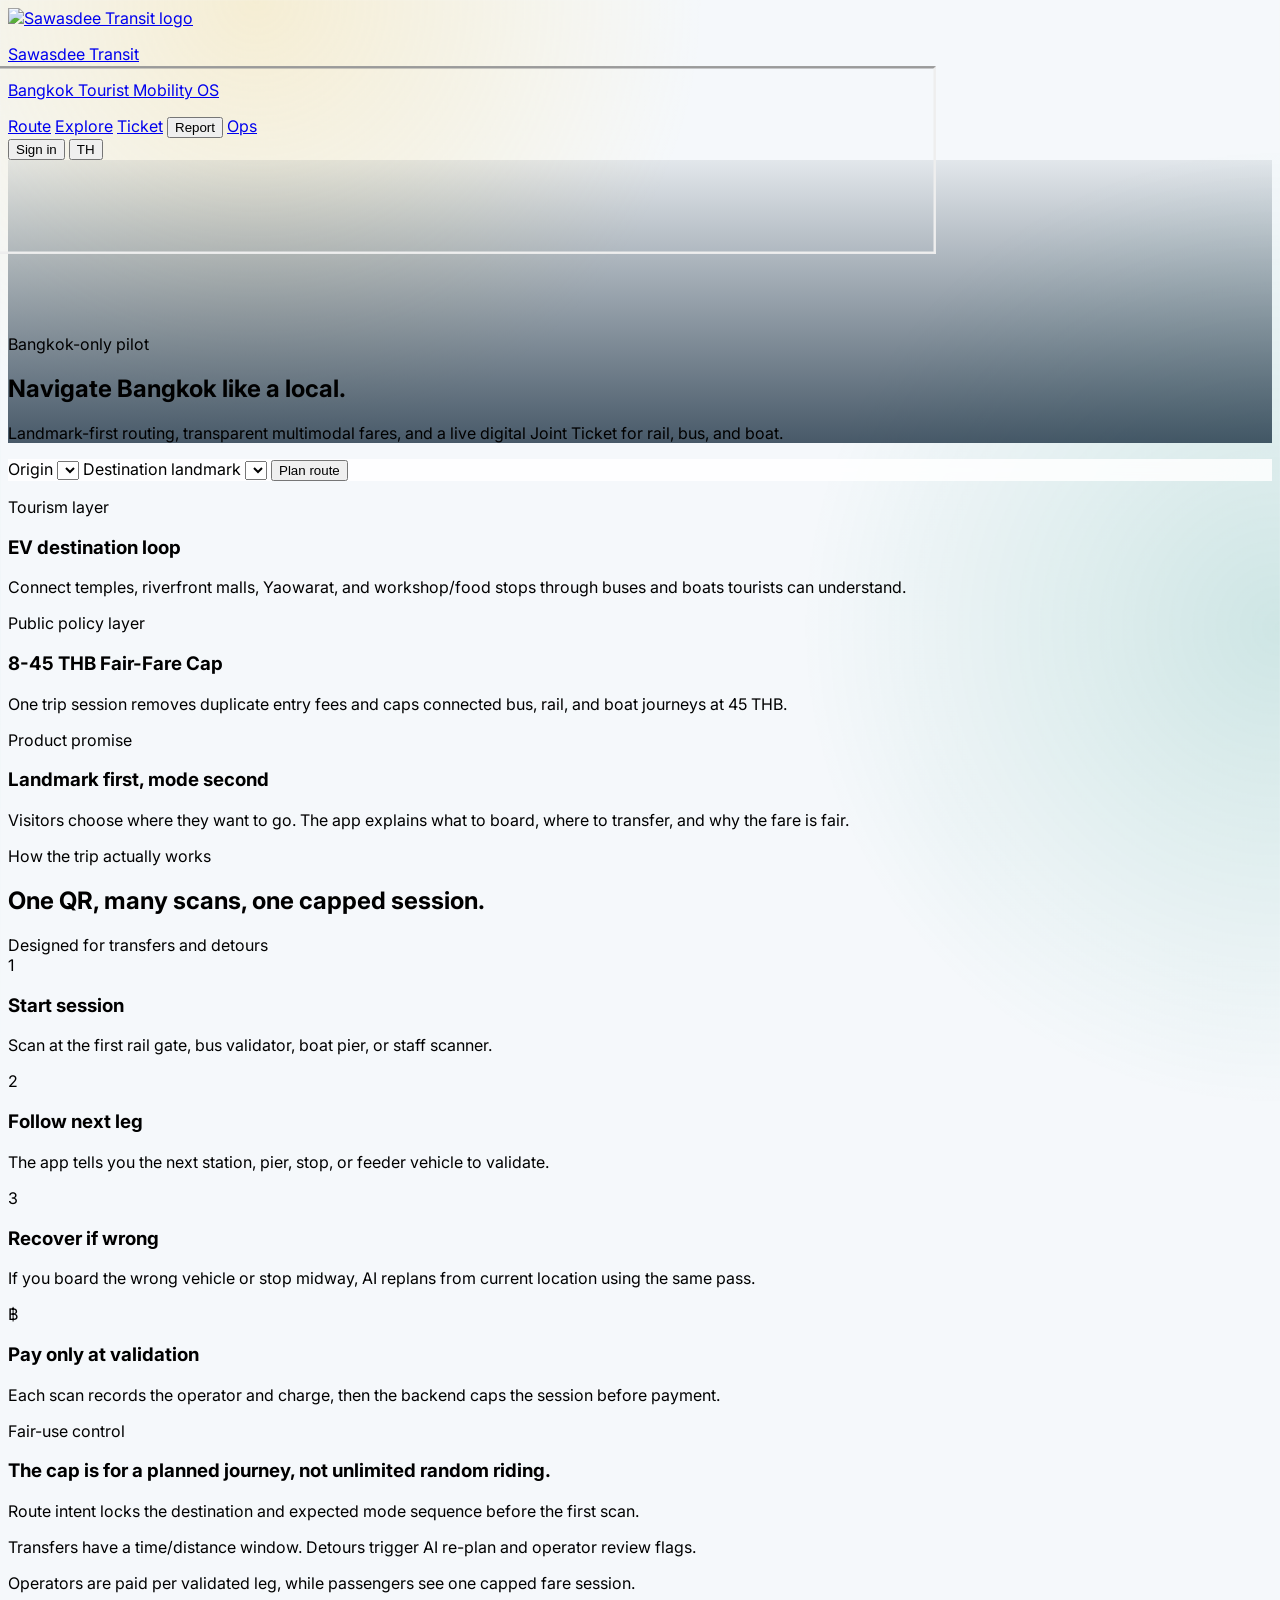
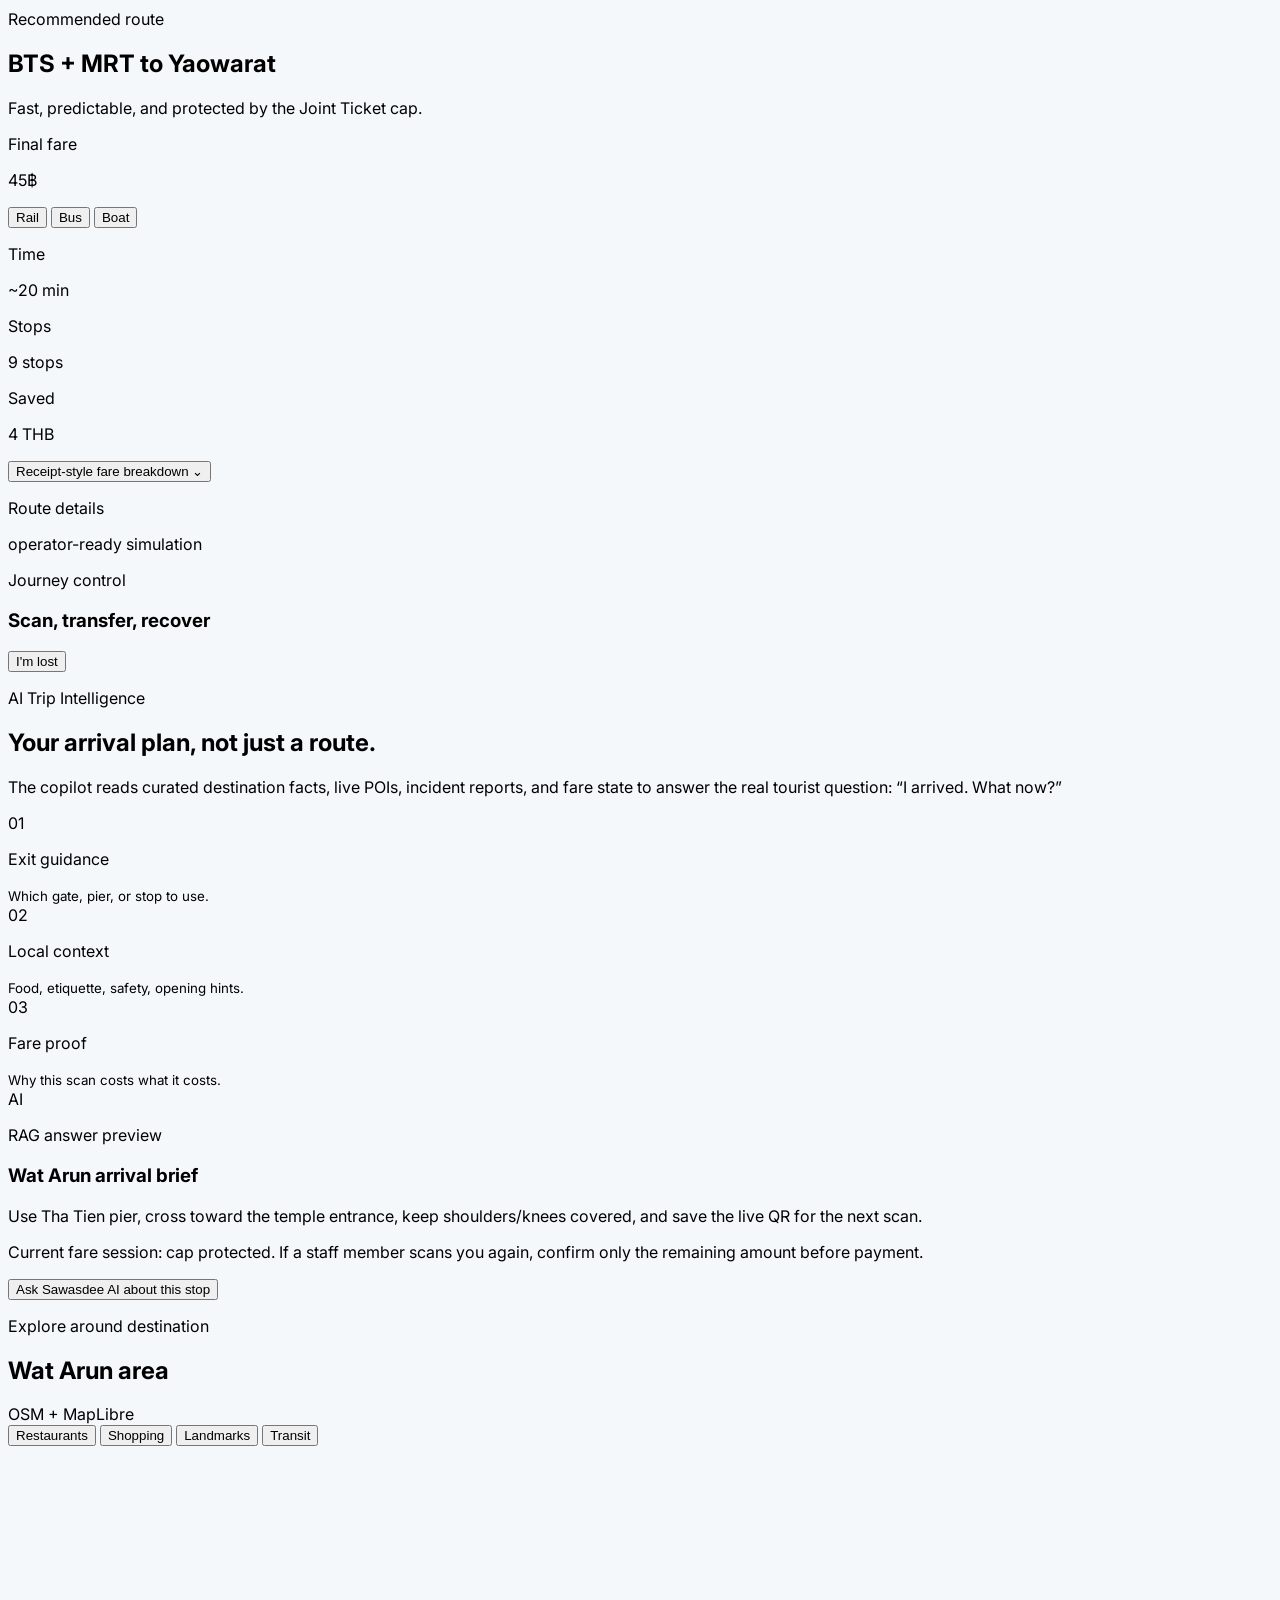
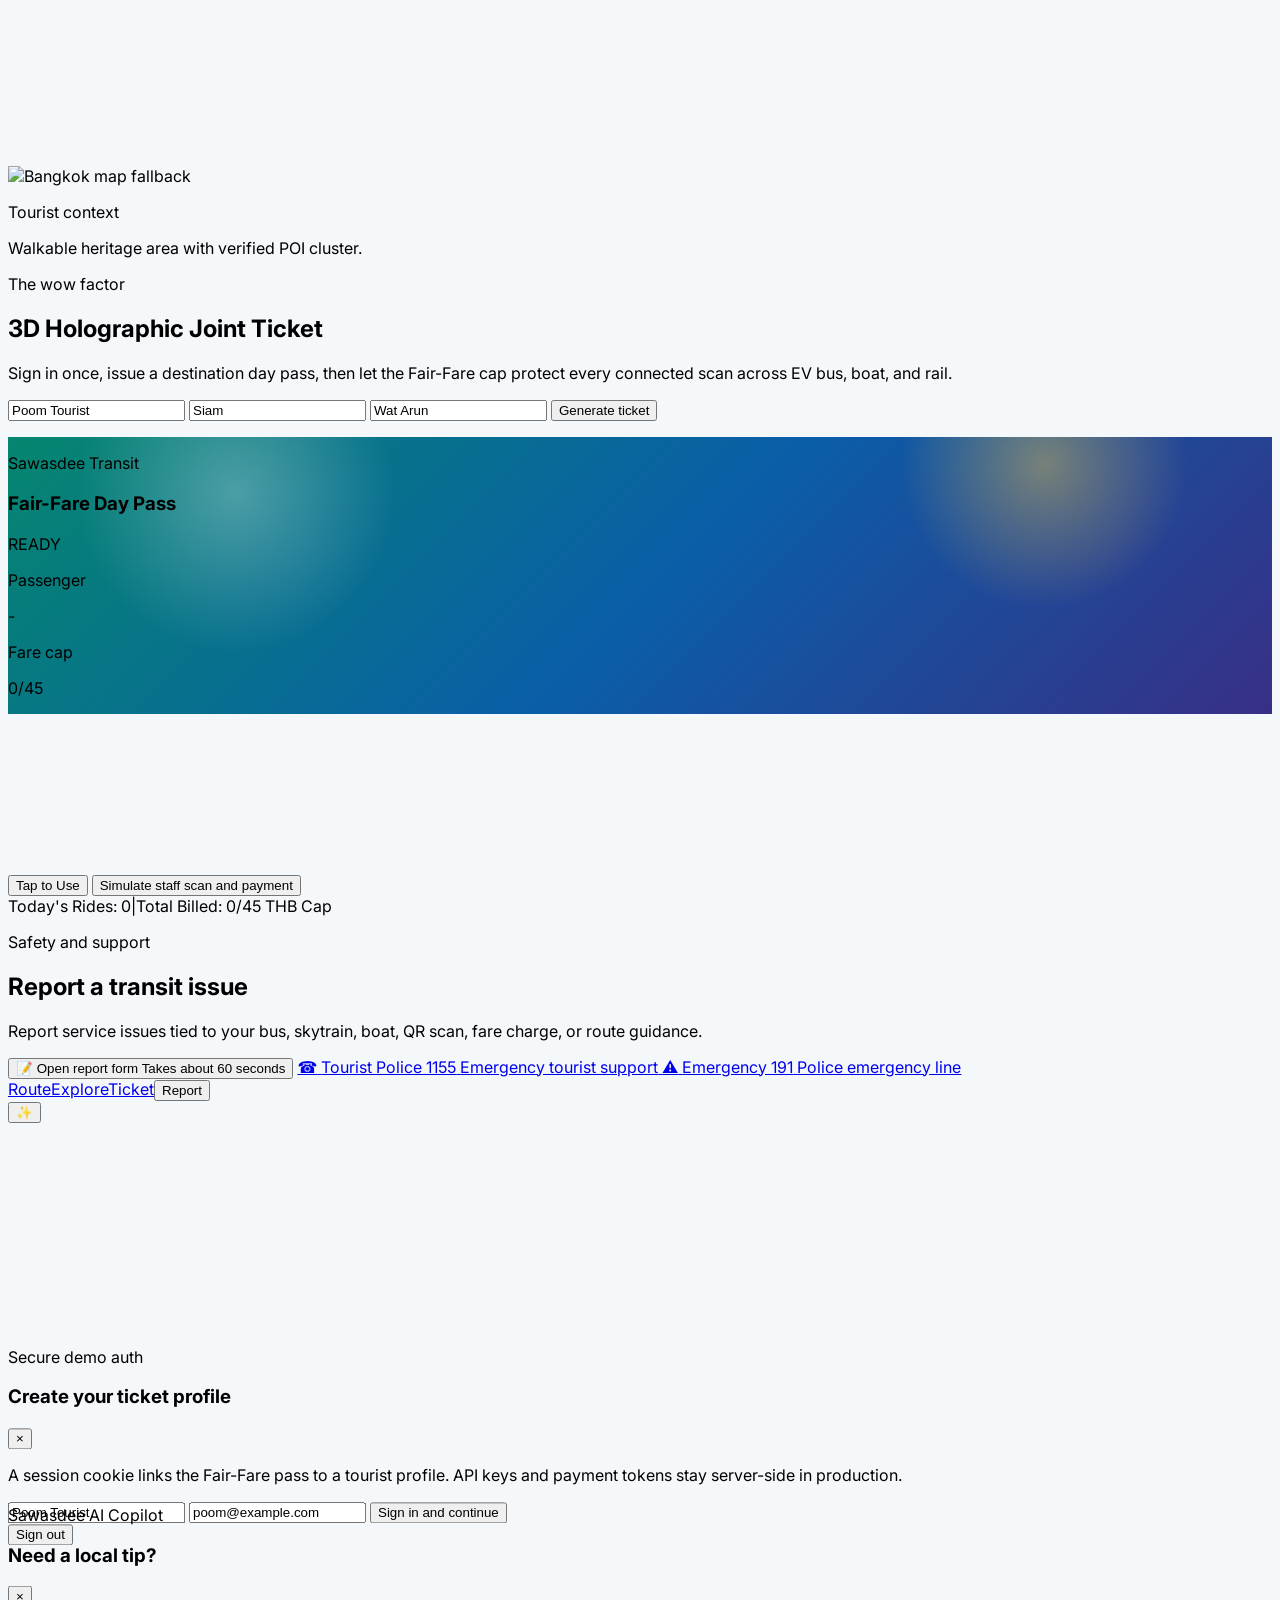
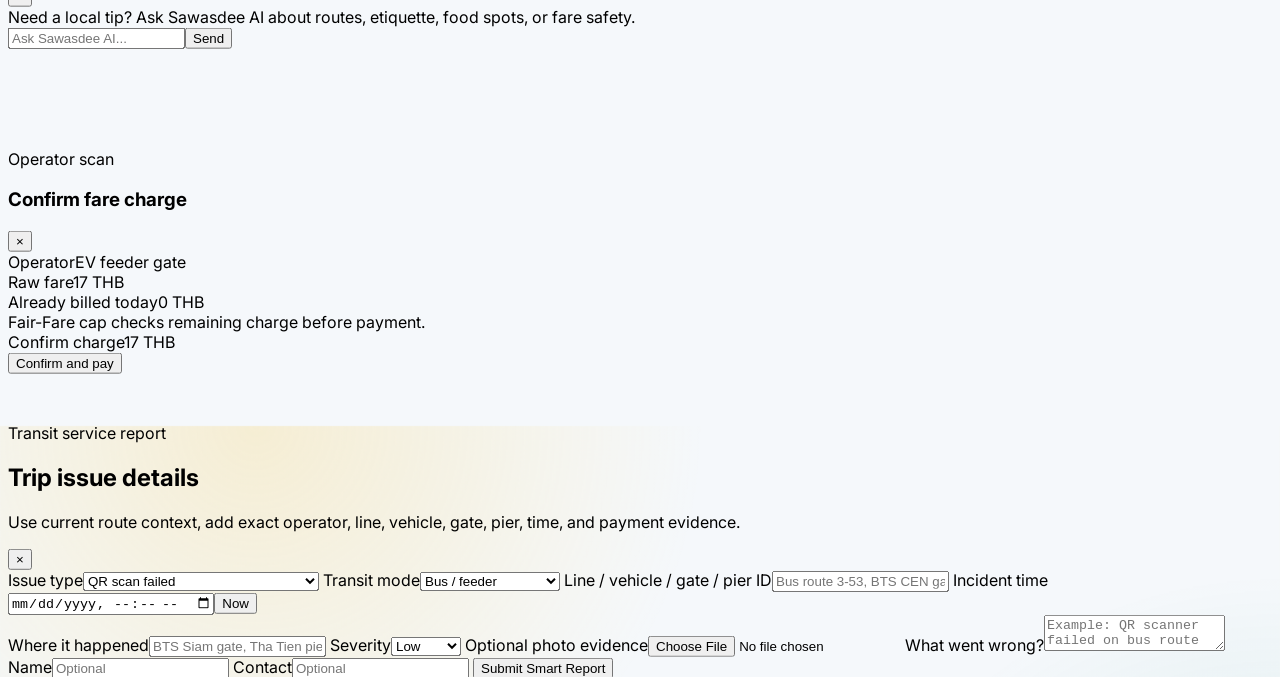
==== commit 3ef02ac5: "Align reports with transit workflow" ====
--- a/services/web/index.html
+++ b/services/web/index.html
@@ -210,6 +210,15 @@
                   <p class="mt-2 text-sm font-semibold leading-6 text-amber-800" data-i18n="workflowStep4Body">Each scan records the operator and charge, then the backend caps the session before payment.</p>
                 </article>
               </div>
+              <div class="mt-5 rounded-3xl bg-slate-950 p-5 text-white">
+                <p class="text-xs font-black uppercase tracking-[0.16em] text-transit-gold" data-i18n="fairUseEyebrow">Fair-use control</p>
+                <h3 class="mt-2 text-xl font-black" data-i18n="fairUseTitle">The cap is for a planned journey, not unlimited random riding.</h3>
+                <div class="mt-4 grid gap-3 lg:grid-cols-3">
+                  <p class="rounded-2xl bg-white/10 p-4 text-sm font-semibold leading-6" data-i18n="fairUse1">Route intent locks the destination and expected mode sequence before the first scan.</p>
+                  <p class="rounded-2xl bg-white/10 p-4 text-sm font-semibold leading-6" data-i18n="fairUse2">Transfers have a time/distance window. Detours trigger AI re-plan and operator review flags.</p>
+                  <p class="rounded-2xl bg-white/10 p-4 text-sm font-semibold leading-6" data-i18n="fairUse3">Operators are paid per validated leg, while passengers see one capped fare session.</p>
+                </div>
+              </div>
             </section>
           </div>
 
@@ -379,7 +388,7 @@
           <div class="rounded-[2rem] bg-gradient-to-br from-transit-ink to-transit-navy p-5 text-white shadow-card lg:p-7">
             <p class="text-xs font-black uppercase tracking-[0.18em] text-transit-gold">Safety and support</p>
             <h2 class="mt-2 text-3xl font-black tracking-tight" data-i18n="reportTitle">Report a transit issue</h2>
-            <p class="mt-2 max-w-2xl text-sm font-semibold leading-6 text-white/72" data-i18n="reportBody">Manual-first reporting with category, place, time, vehicle ID, and photo evidence. Vision AI can be added later without changing this flow.</p>
+            <p class="mt-2 max-w-2xl text-sm font-semibold leading-6 text-white/72" data-i18n="reportBody">Report service issues tied to your bus, skytrain, boat, QR scan, fare charge, or route guidance.</p>
             <div class="mt-5 grid gap-3 lg:grid-cols-3">
               <button id="openReportBtn" class="rounded-3xl bg-white px-5 py-5 text-left text-transit-ink shadow-soft">
                 <span class="text-3xl">📝</span>
@@ -452,19 +461,19 @@
     <aside id="reportSheet" class="bottom-sheet fixed inset-x-0 bottom-0 z-50 mx-auto max-h-[92vh] max-w-3xl overflow-y-auto rounded-t-[2rem] bg-white p-5 shadow-2xl lg:rounded-[2rem]">
       <div class="mx-auto mb-4 h-1.5 w-12 rounded-full bg-slate-200"></div>
       <div class="mb-5 flex items-start justify-between gap-4">
-        <div><p class="text-xs font-black uppercase tracking-[0.18em] text-transit-teal">Manual-first incident report</p><h2 class="mt-1 text-3xl font-black tracking-tight">Report details</h2><p class="mt-2 text-sm font-semibold leading-6 text-slate-500">Use current route context, add exact vehicle/time evidence, and attach a photo if available.</p></div>
+        <div><p class="text-xs font-black uppercase tracking-[0.18em] text-transit-teal">Transit service report</p><h2 class="mt-1 text-3xl font-black tracking-tight">Trip issue details</h2><p class="mt-2 text-sm font-semibold leading-6 text-slate-500">Use current route context, add exact operator, line, vehicle, gate, pier, time, and payment evidence.</p></div>
         <button id="closeReportSheet" class="grid h-10 w-10 place-items-center rounded-full bg-slate-100 text-xl font-black">×</button>
       </div>
       <form id="reportForm" class="grid gap-4 lg:grid-cols-2">
-        <label><span class="mb-2 block text-sm font-black">Category</span><select name="category" class="w-full rounded-2xl border border-slate-200 bg-slate-50 px-4 py-4 font-bold outline-none"><option value="taxi_refusal">Taxi refusal</option><option value="overpricing">Overpricing</option><option value="broken_pavement">Broken pavement</option><option value="unclear_signage">Unclear signage</option><option value="unsafe_crossing">Unsafe crossing</option><option value="other">Other</option></select></label>
-        <label><span class="mb-2 block text-sm font-black">Transport mode</span><select name="transport_mode" class="w-full rounded-2xl border border-slate-200 bg-slate-50 px-4 py-4 font-bold outline-none"><option value="taxi">Taxi</option><option value="rail">Rail</option><option value="bus">Bus</option><option value="boat">Boat</option><option value="walk">Walking infrastructure</option></select></label>
-        <label><span class="mb-2 block text-sm font-black">Plate / vehicle / train ID</span><input name="vehicle_id" class="w-full rounded-2xl border border-slate-200 bg-slate-50 px-4 py-4 font-bold outline-none" placeholder="1กข 1234, BTS car no., bus route" /></label>
+        <label><span class="mb-2 block text-sm font-black">Issue type</span><select name="category" class="w-full rounded-2xl border border-slate-200 bg-slate-50 px-4 py-4 font-bold outline-none"><option value="qr_scan_failed">QR scan failed</option><option value="wrong_vehicle_guidance">Wrong bus/train/boat guidance</option><option value="missed_transfer">Missed transfer / stop unclear</option><option value="service_delay">Vehicle delayed or skipped stop</option><option value="vehicle_crowding">Crowding / unsafe boarding</option><option value="fare_charge_dispute">Fare charge looks wrong</option><option value="staff_validation_issue">Staff could not validate pass</option><option value="app_route_mismatch">App route did not match real service</option><option value="accessibility_issue">Accessibility issue</option><option value="other">Other transit issue</option></select></label>
+        <label><span class="mb-2 block text-sm font-black">Transit mode</span><select name="transport_mode" class="w-full rounded-2xl border border-slate-200 bg-slate-50 px-4 py-4 font-bold outline-none"><option value="bus">Bus / feeder</option><option value="rail">Skytrain / MRT</option><option value="boat">Boat / pier</option><option value="app">App / QR / payment</option></select></label>
+        <label><span class="mb-2 block text-sm font-black">Line / vehicle / gate / pier ID</span><input name="vehicle_id" class="w-full rounded-2xl border border-slate-200 bg-slate-50 px-4 py-4 font-bold outline-none" placeholder="Bus route 3-53, BTS CEN gate 2, Pier N8, QR scanner ID" /></label>
         <label><span class="mb-2 block text-sm font-black">Incident time</span><div class="flex gap-2"><input id="incidentTime" name="incident_time" type="datetime-local" class="min-w-0 flex-1 rounded-2xl border border-slate-200 bg-slate-50 px-4 py-4 font-bold outline-none" /><button id="useNow" type="button" class="rounded-2xl bg-transit-mint px-4 font-black text-transit-teal">Now</button></div></label>
-        <label class="lg:col-span-2"><span class="mb-2 block text-sm font-black">Location label</span><input name="location_label" class="w-full rounded-2xl border border-slate-200 bg-slate-50 px-4 py-4 font-bold outline-none" placeholder="Wat Mangkon Exit 1, Yaowarat Road" /></label>
+        <label class="lg:col-span-2"><span class="mb-2 block text-sm font-black">Where it happened</span><input name="location_label" class="w-full rounded-2xl border border-slate-200 bg-slate-50 px-4 py-4 font-bold outline-none" placeholder="BTS Siam gate, Tha Tien pier, bus stop near Wat Arun, route leg 2" /></label>
         <input name="latitude" type="hidden" value="13.7563" /><input name="longitude" type="hidden" value="100.5018" />
         <label><span class="mb-2 block text-sm font-black">Severity</span><select name="severity" class="w-full rounded-2xl border border-slate-200 bg-slate-50 px-4 py-4 font-bold outline-none"><option value="low">Low</option><option value="medium">Medium</option><option value="high">High</option></select></label>
         <label><span class="mb-2 block text-sm font-black">Optional photo evidence</span><input name="image" type="file" accept="image/jpeg,image/png,image/webp" class="w-full rounded-2xl border border-slate-200 bg-slate-50 px-4 py-4 font-bold outline-none" /></label>
-        <label class="lg:col-span-2"><span class="mb-2 block text-sm font-black">Description</span><textarea name="description" minlength="5" maxlength="2000" class="min-h-32 w-full rounded-2xl border border-slate-200 bg-slate-50 px-4 py-4 font-semibold outline-none" placeholder="Add clear context: location, fare requested, vehicle number, staff behavior, signage issue..." required></textarea></label>
+        <label class="lg:col-span-2"><span class="mb-2 block text-sm font-black">What went wrong?</span><textarea name="description" minlength="5" maxlength="2000" class="min-h-32 w-full rounded-2xl border border-slate-200 bg-slate-50 px-4 py-4 font-semibold outline-none" placeholder="Example: QR scanner failed on bus route 3-53, app told me to board this stop but the driver skipped it, fare charged 21 THB after cap should be 0 THB..." required></textarea></label>
         <label><span class="mb-2 block text-sm font-black">Name</span><input name="reporter_name" class="w-full rounded-2xl border border-slate-200 bg-slate-50 px-4 py-4 font-bold outline-none" placeholder="Optional" /></label>
         <label><span class="mb-2 block text-sm font-black">Contact</span><input name="contact" class="w-full rounded-2xl border border-slate-200 bg-slate-50 px-4 py-4 font-bold outline-none" placeholder="Optional" /></label>
         <button class="rounded-2xl bg-gradient-to-br from-transit-teal to-transit-blue px-5 py-4 font-black text-white shadow-card lg:col-span-2">Submit Smart Report</button>
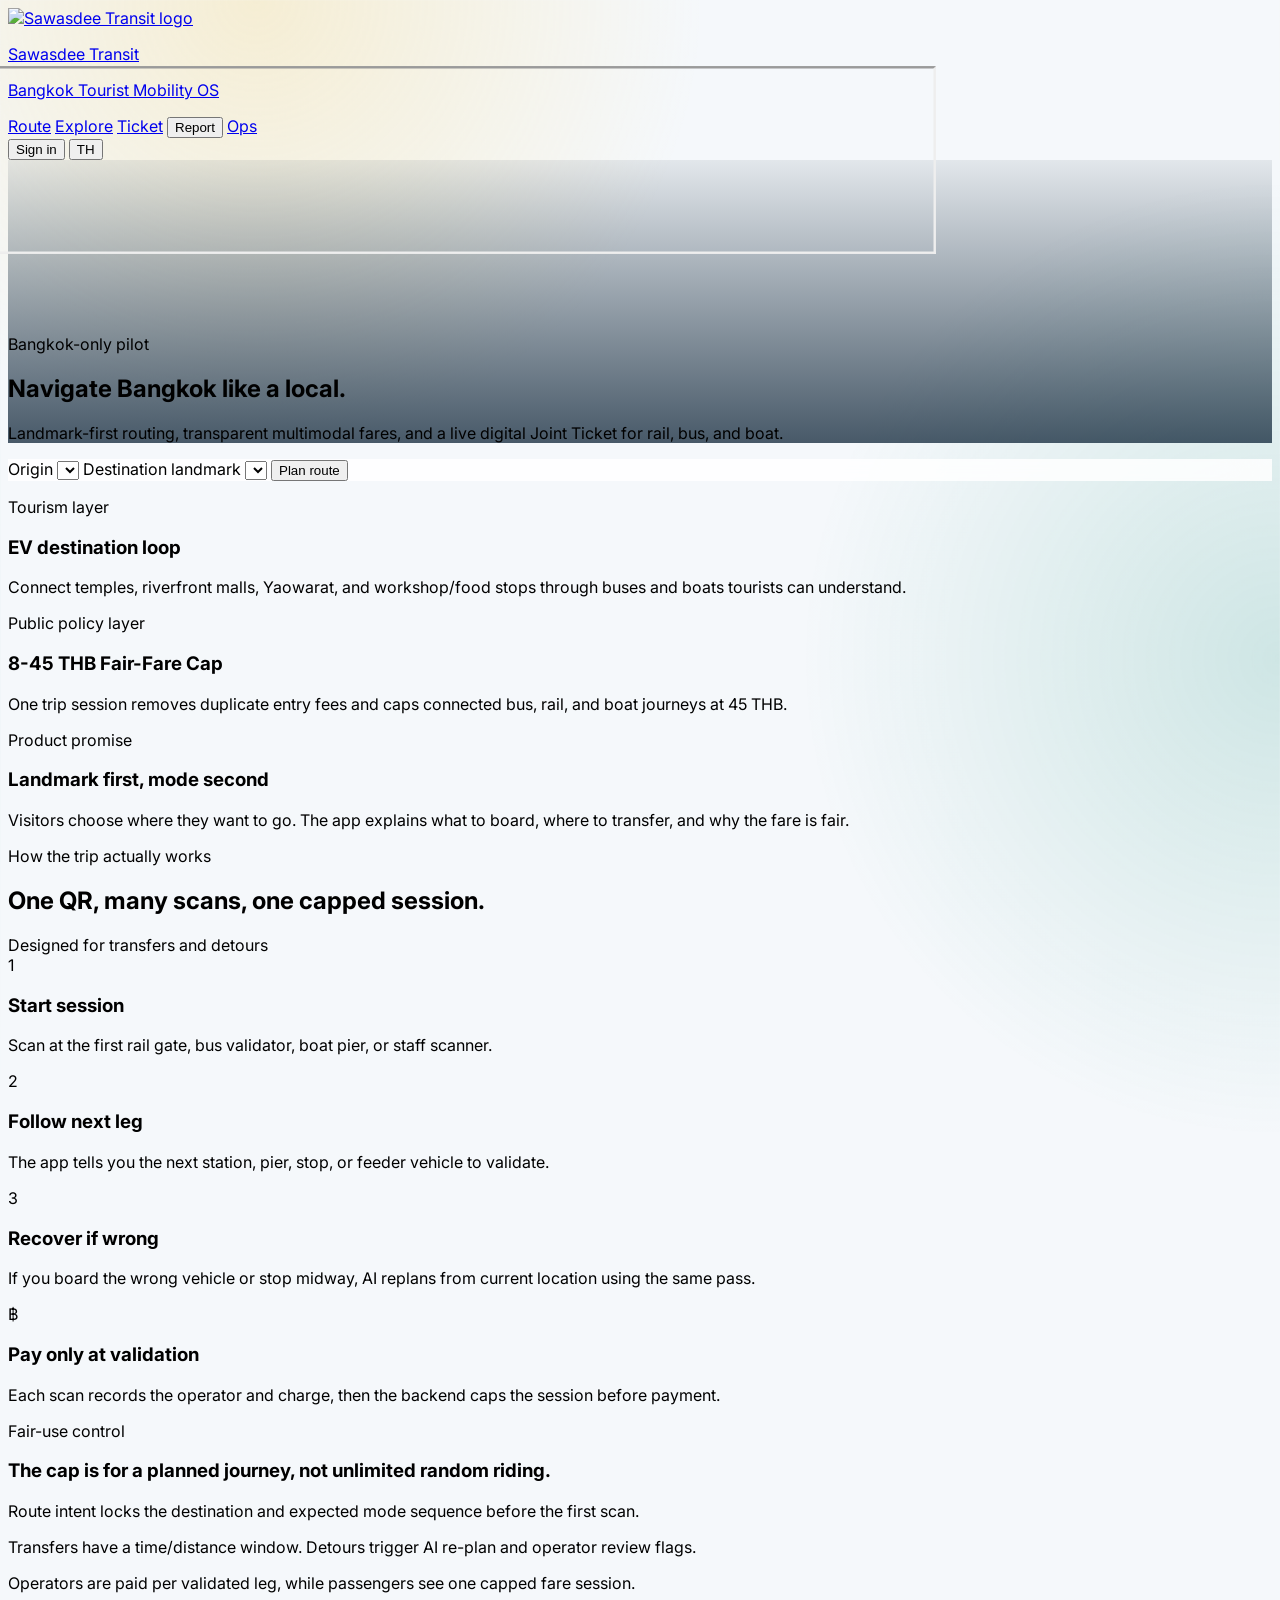
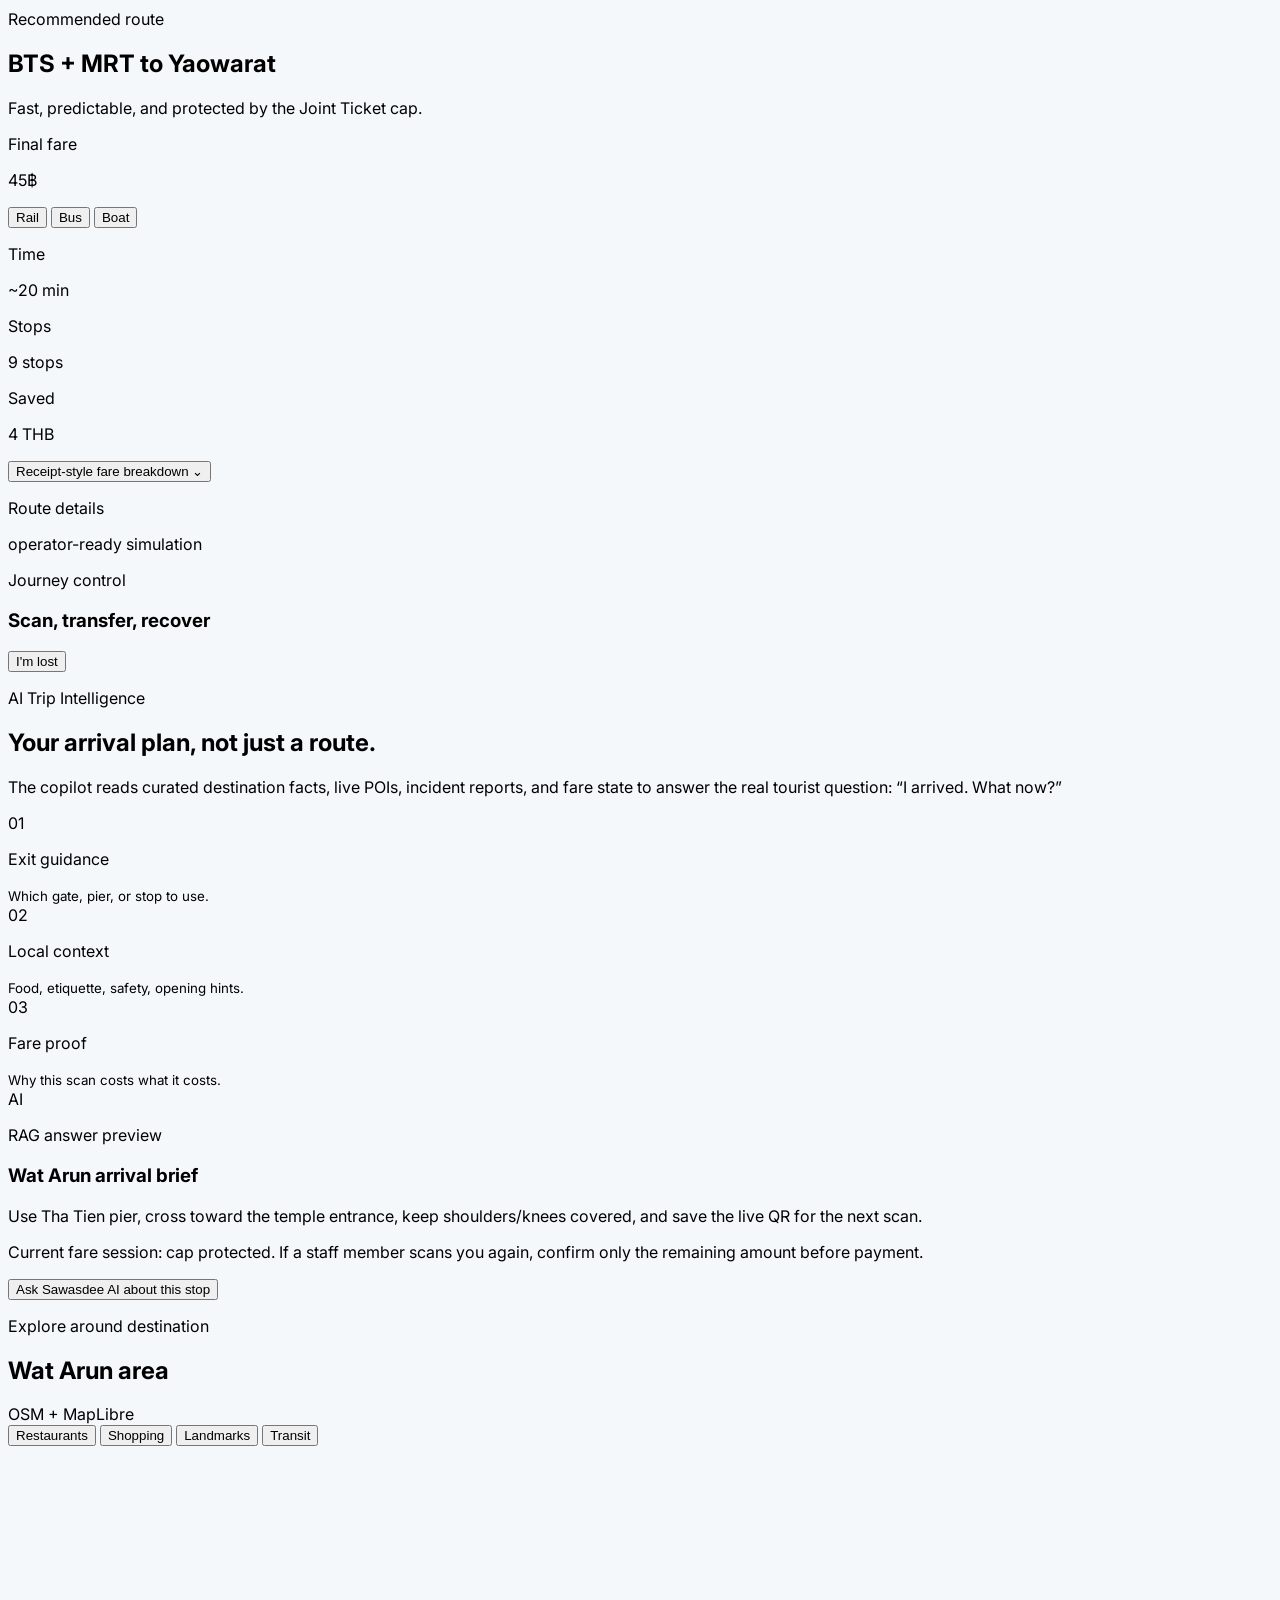
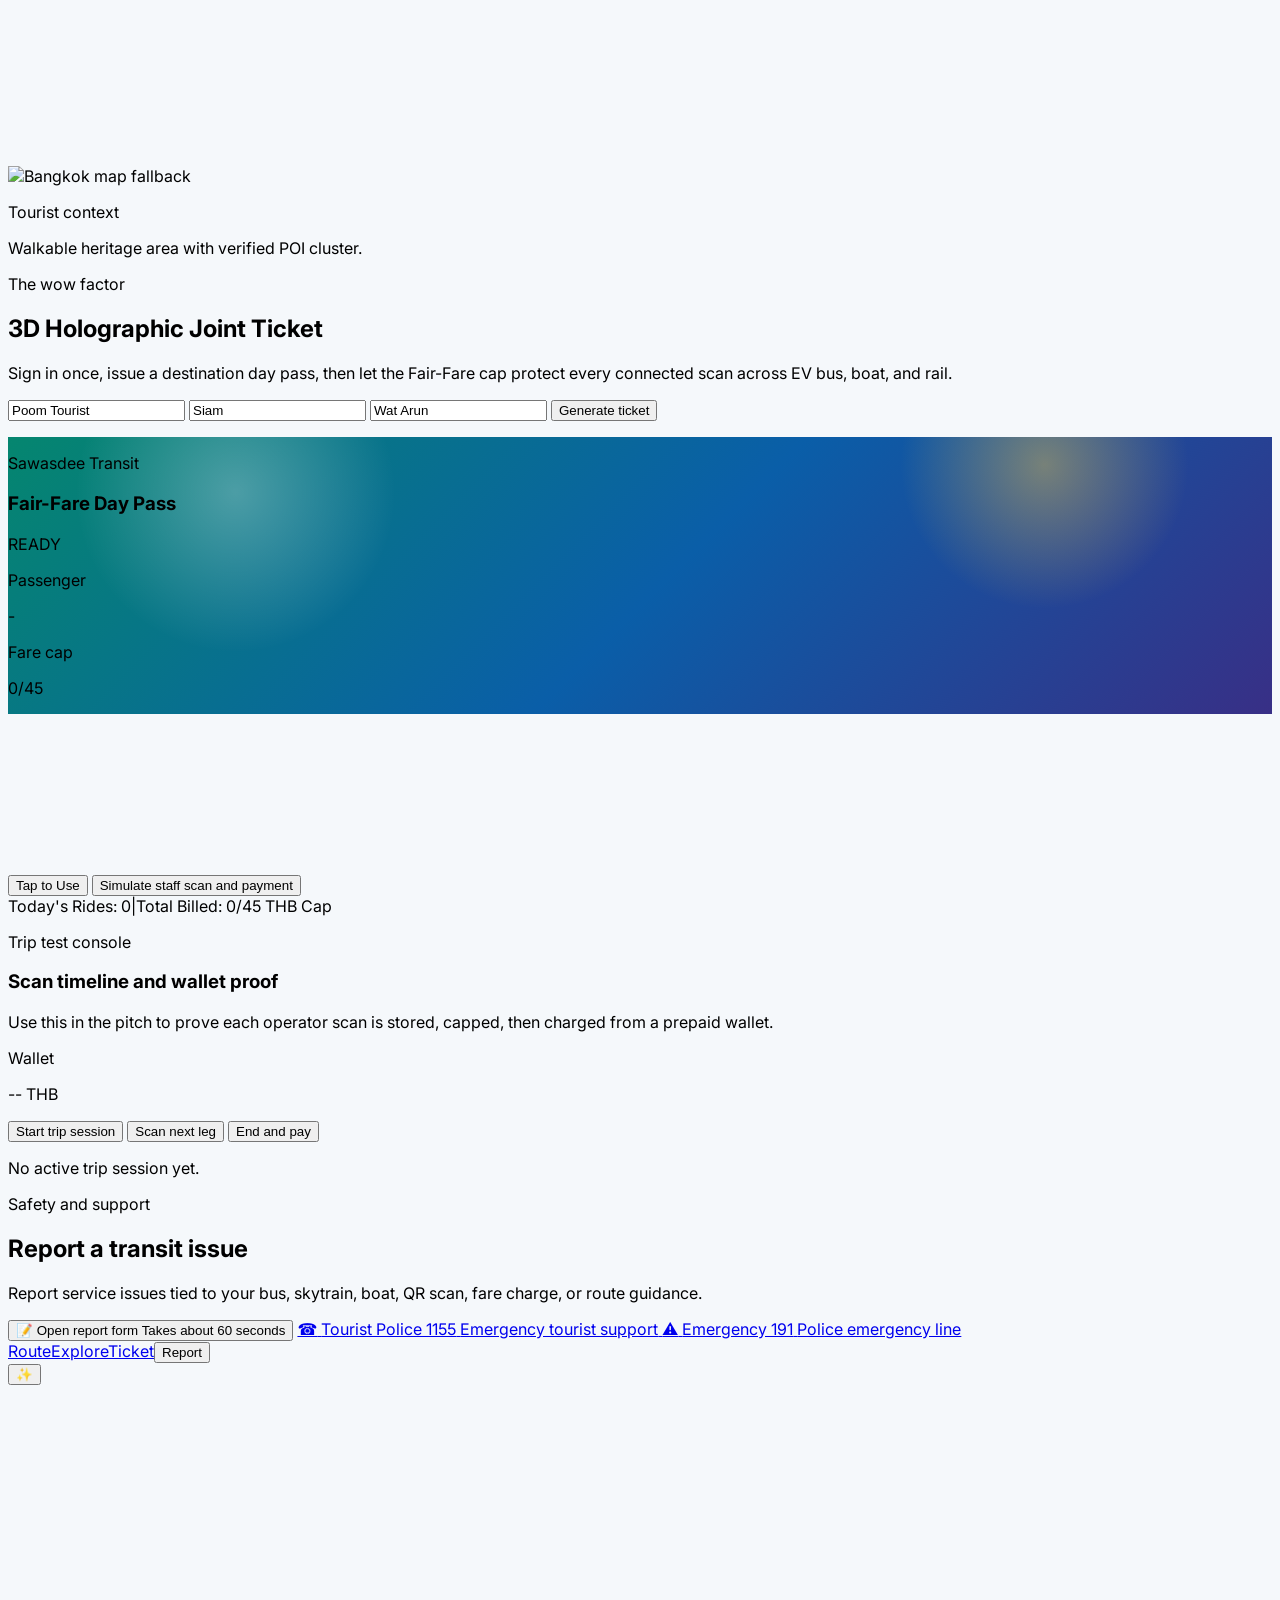
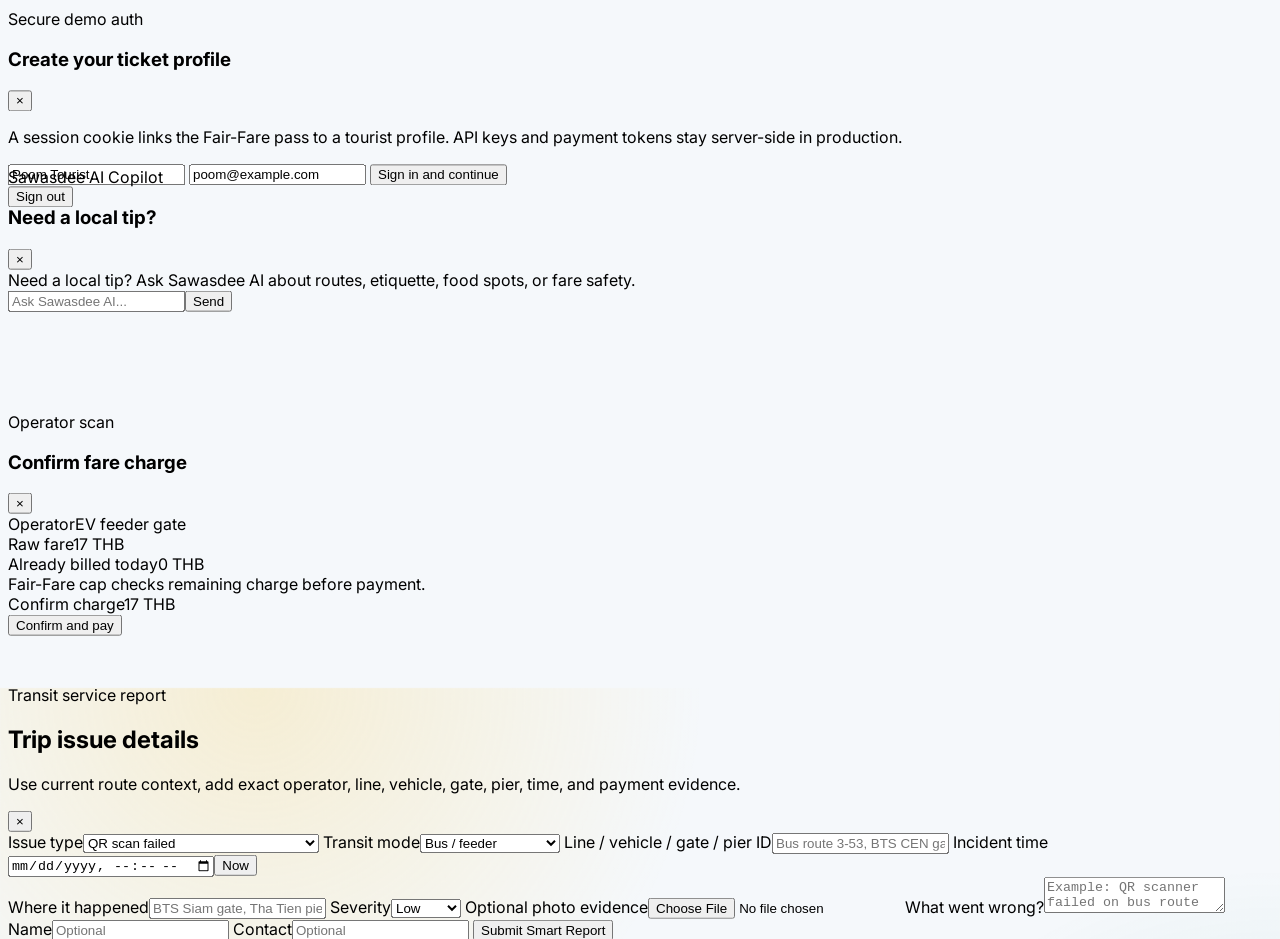
==== commit f7c200ec: "Add testable trip sessions and wallet flow" ====
--- a/services/web/index.html
+++ b/services/web/index.html
@@ -382,6 +382,27 @@
           <button id="tapToUseBtn" class="mt-5 w-full rounded-2xl bg-transit-ink px-5 py-4 text-base font-black text-white shadow-card lg:mx-auto lg:block lg:max-w-xl">Tap to Use</button>
           <button id="simulateScanBtn" class="mt-3 w-full rounded-2xl bg-gradient-to-br from-transit-teal to-transit-blue px-5 py-4 text-base font-black text-white shadow-card lg:mx-auto lg:block lg:max-w-xl" data-i18n="simulateScan">Simulate staff scan and payment</button>
           <div class="mt-4 rounded-[1.5rem] bg-white p-4 text-center font-black text-slate-600 shadow-card lg:mx-auto lg:max-w-xl">Today's Rides: <span id="ticketRides" class="text-transit-blue">0</span><span class="mx-2 text-slate-300">|</span>Total Billed: <span class="text-transit-teal"><span id="ticketBilled">0</span>/45 THB Cap</span></div>
+
+          <div class="mt-5 rounded-[2rem] bg-white p-5 shadow-card lg:mx-auto lg:max-w-xl">
+            <div class="flex items-start justify-between gap-4">
+              <div>
+                <p class="text-xs font-black uppercase tracking-[0.16em] text-transit-teal" data-i18n="tripConsoleEyebrow">Trip test console</p>
+                <h3 class="mt-1 text-xl font-black text-transit-ink" data-i18n="tripConsoleTitle">Scan timeline and wallet proof</h3>
+                <p class="mt-1 text-sm font-bold leading-6 text-slate-500" data-i18n="tripConsoleBody">Use this in the pitch to prove each operator scan is stored, capped, then charged from a prepaid wallet.</p>
+              </div>
+              <div class="rounded-2xl bg-slate-50 px-4 py-3 text-right">
+                <p class="text-xs font-black uppercase text-slate-400" data-i18n="walletLabel">Wallet</p>
+                <p class="text-lg font-black text-transit-teal"><span id="walletBalance">--</span> THB</p>
+              </div>
+            </div>
+            <div class="mt-4 grid gap-2 sm:grid-cols-3">
+              <button id="startTripBtn" class="rounded-2xl bg-transit-ink px-4 py-3 text-sm font-black text-white" data-i18n="startTrip">Start trip session</button>
+              <button id="simulateLegBtn" class="rounded-2xl bg-slate-100 px-4 py-3 text-sm font-black text-transit-ink" data-i18n="scanNextLeg">Scan next leg</button>
+              <button id="endTripBtn" class="rounded-2xl bg-transit-teal px-4 py-3 text-sm font-black text-white" data-i18n="endAndPay">End and pay</button>
+            </div>
+            <p id="tripStatus" class="mt-3 text-sm font-bold text-slate-500" data-i18n="noTripYet">No active trip session yet.</p>
+            <div id="tripTimeline" class="mt-4 space-y-3"></div>
+          </div>
         </section>
 
         <section id="support" class="px-5 py-6 pb-28 lg:px-10">
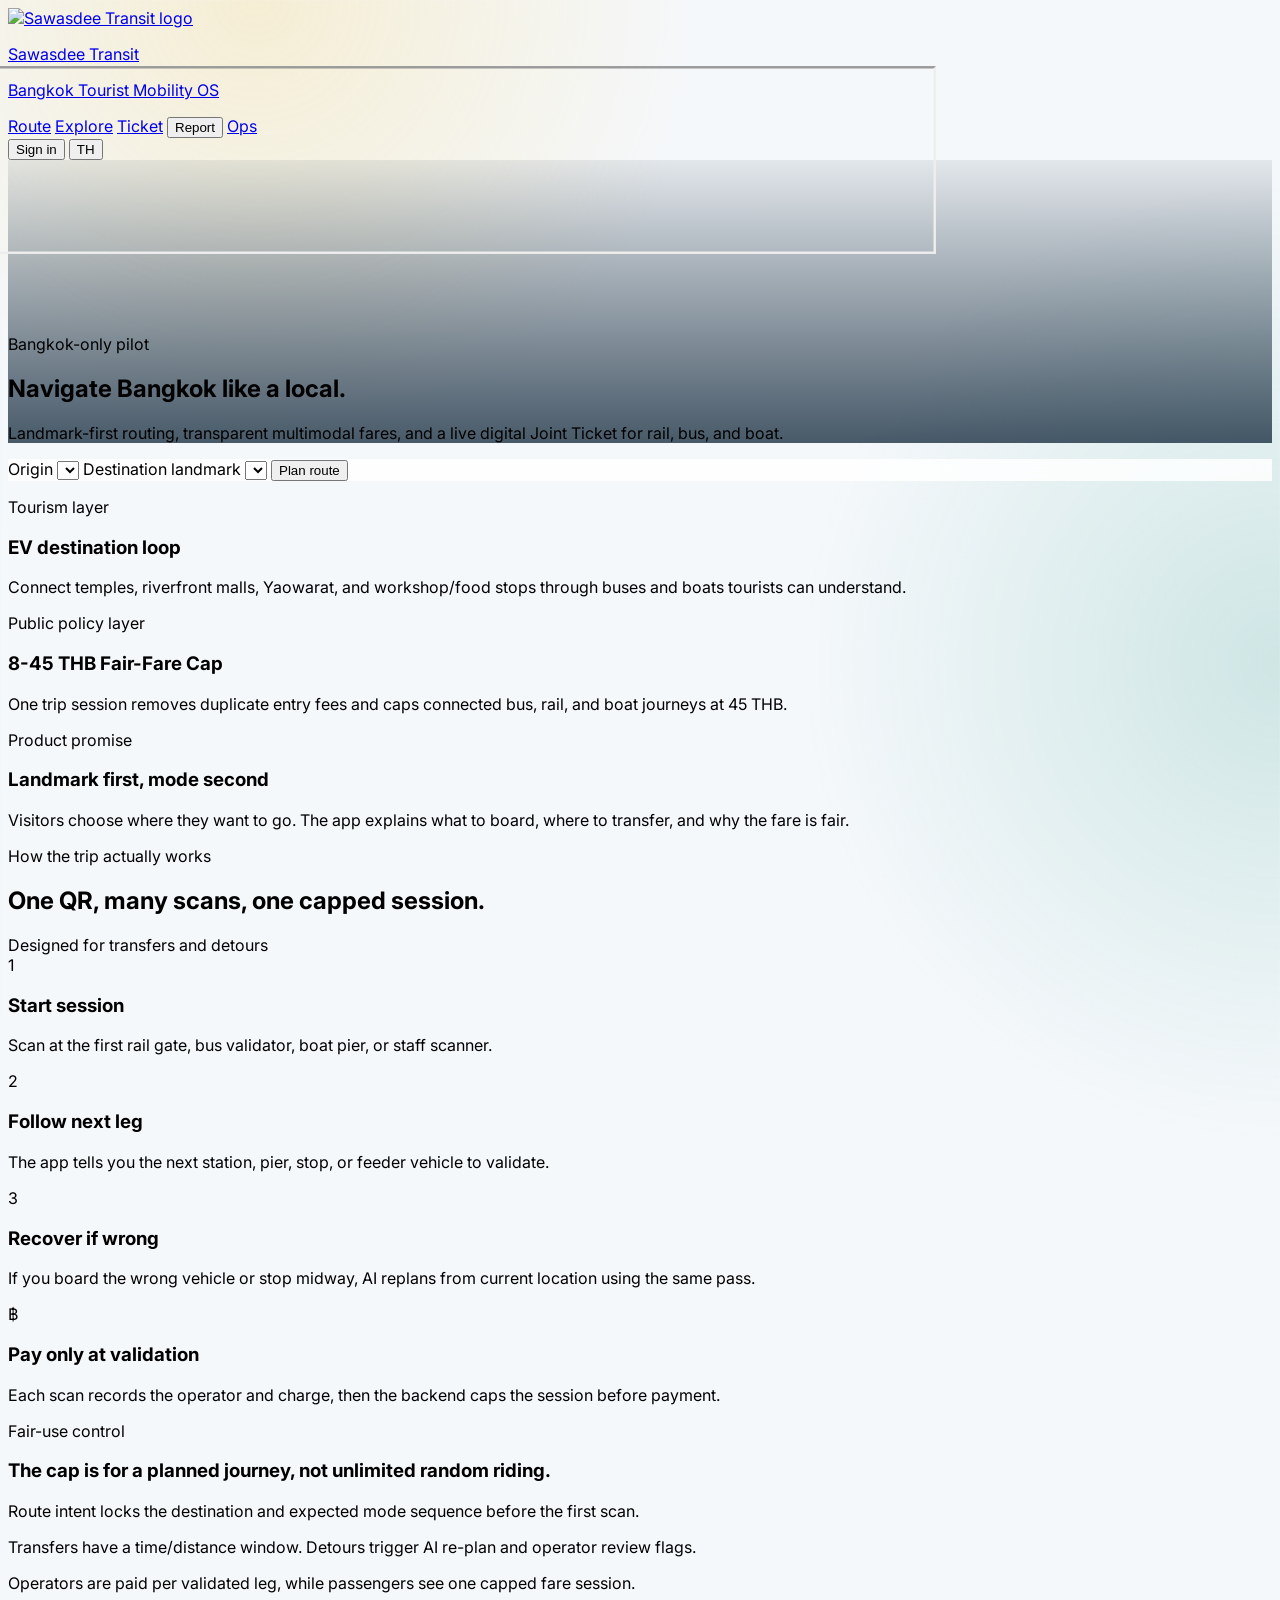
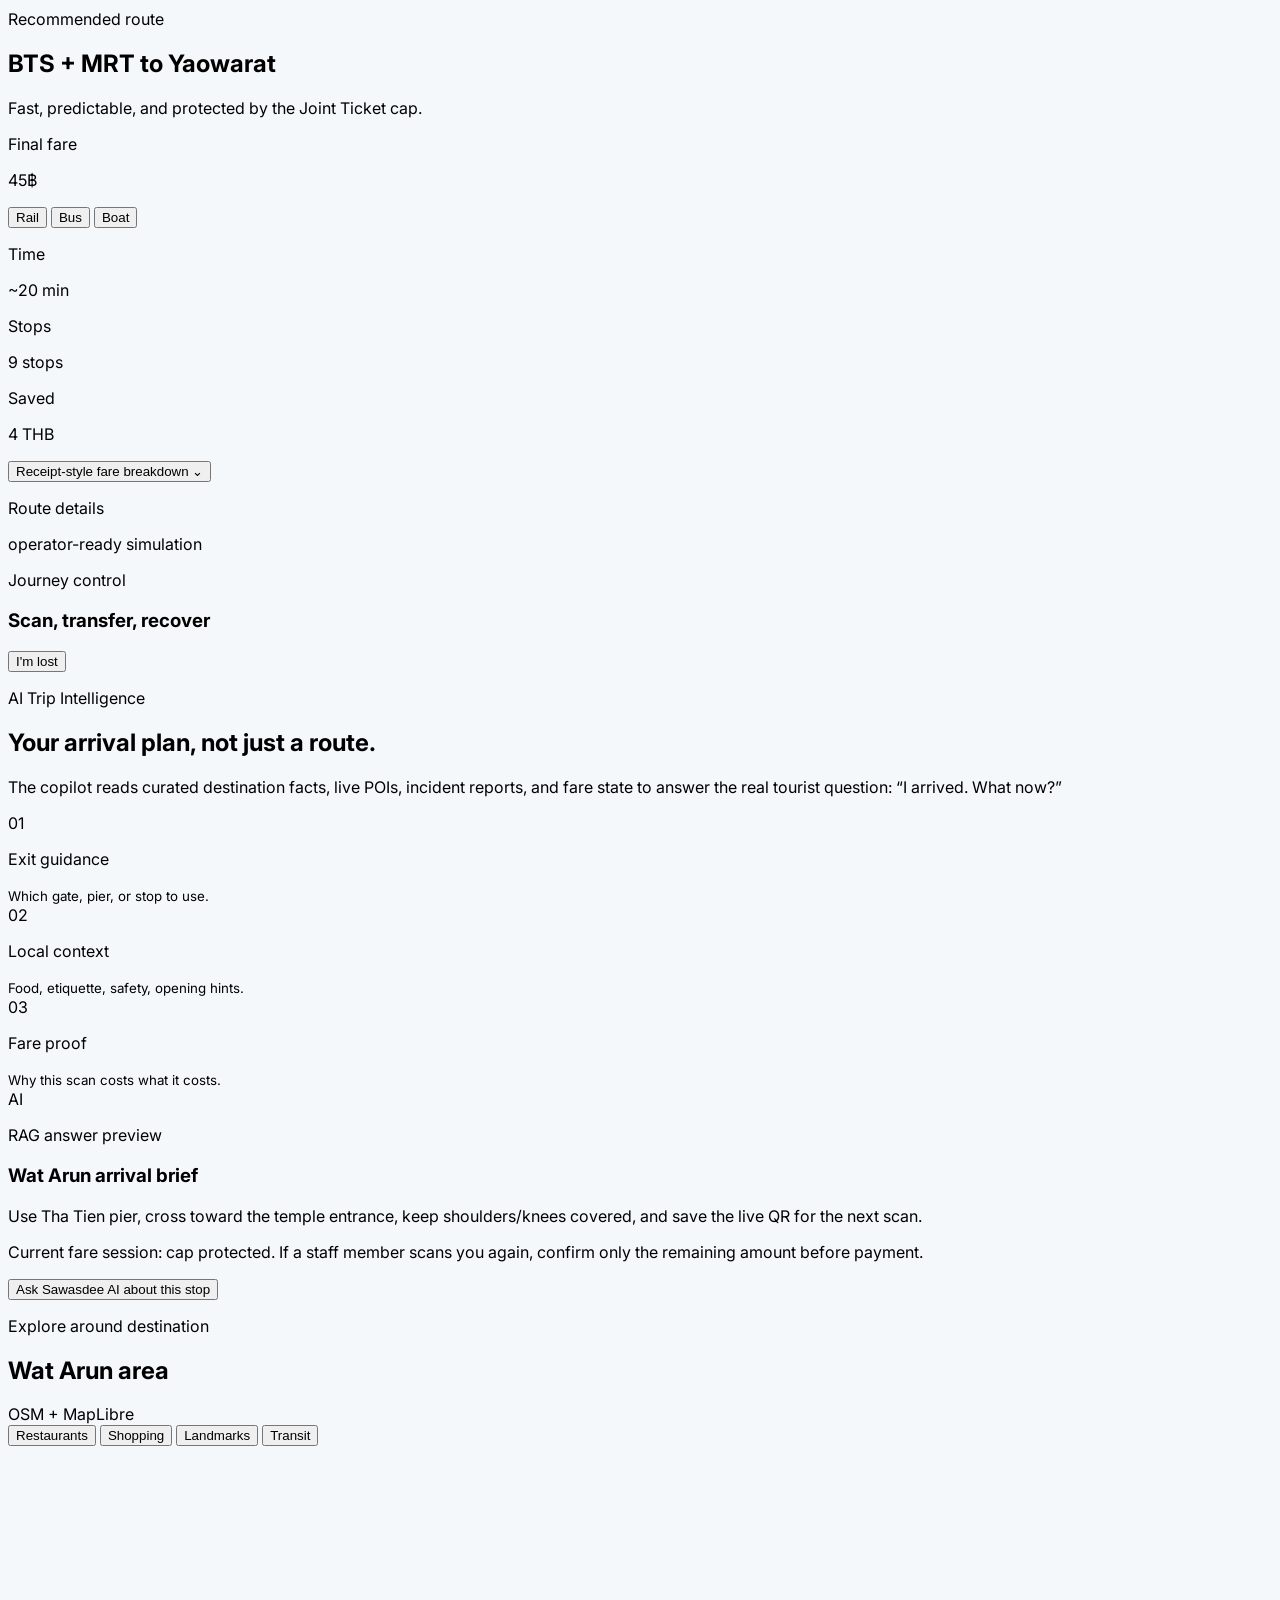
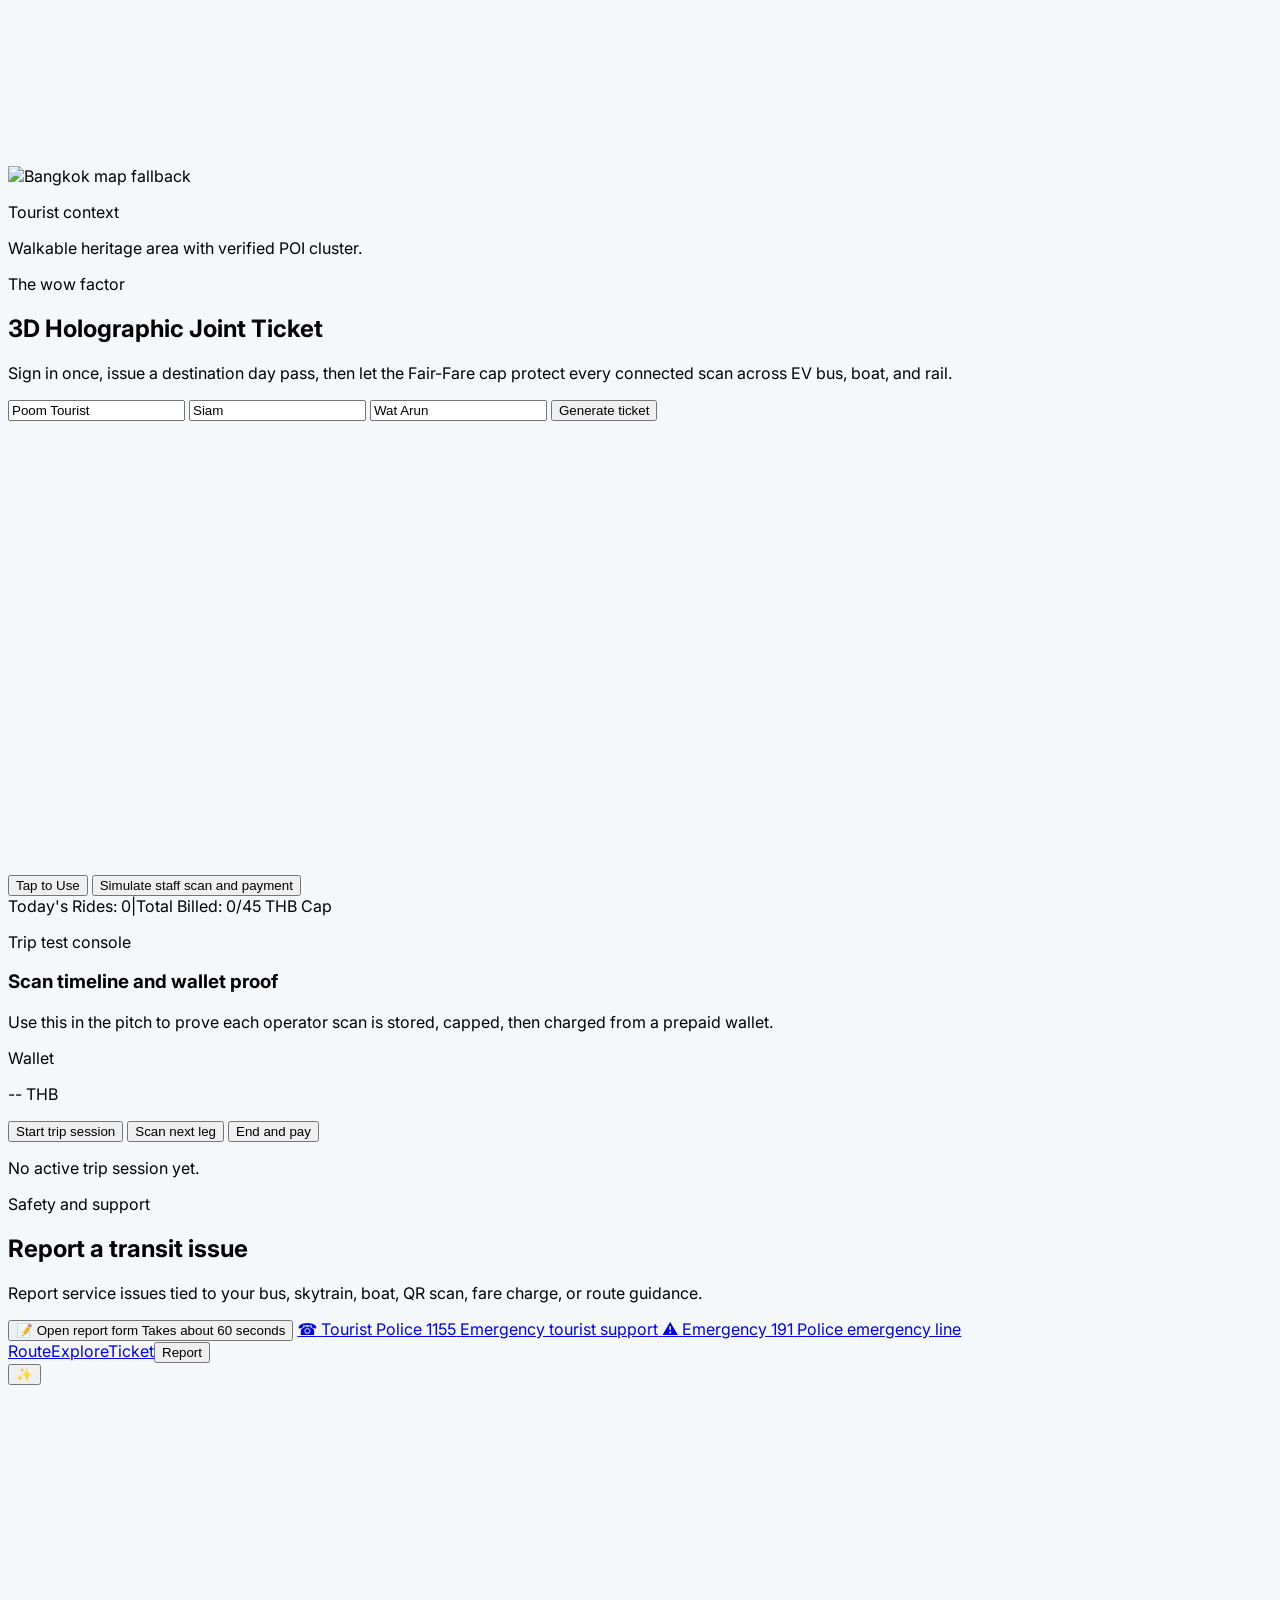
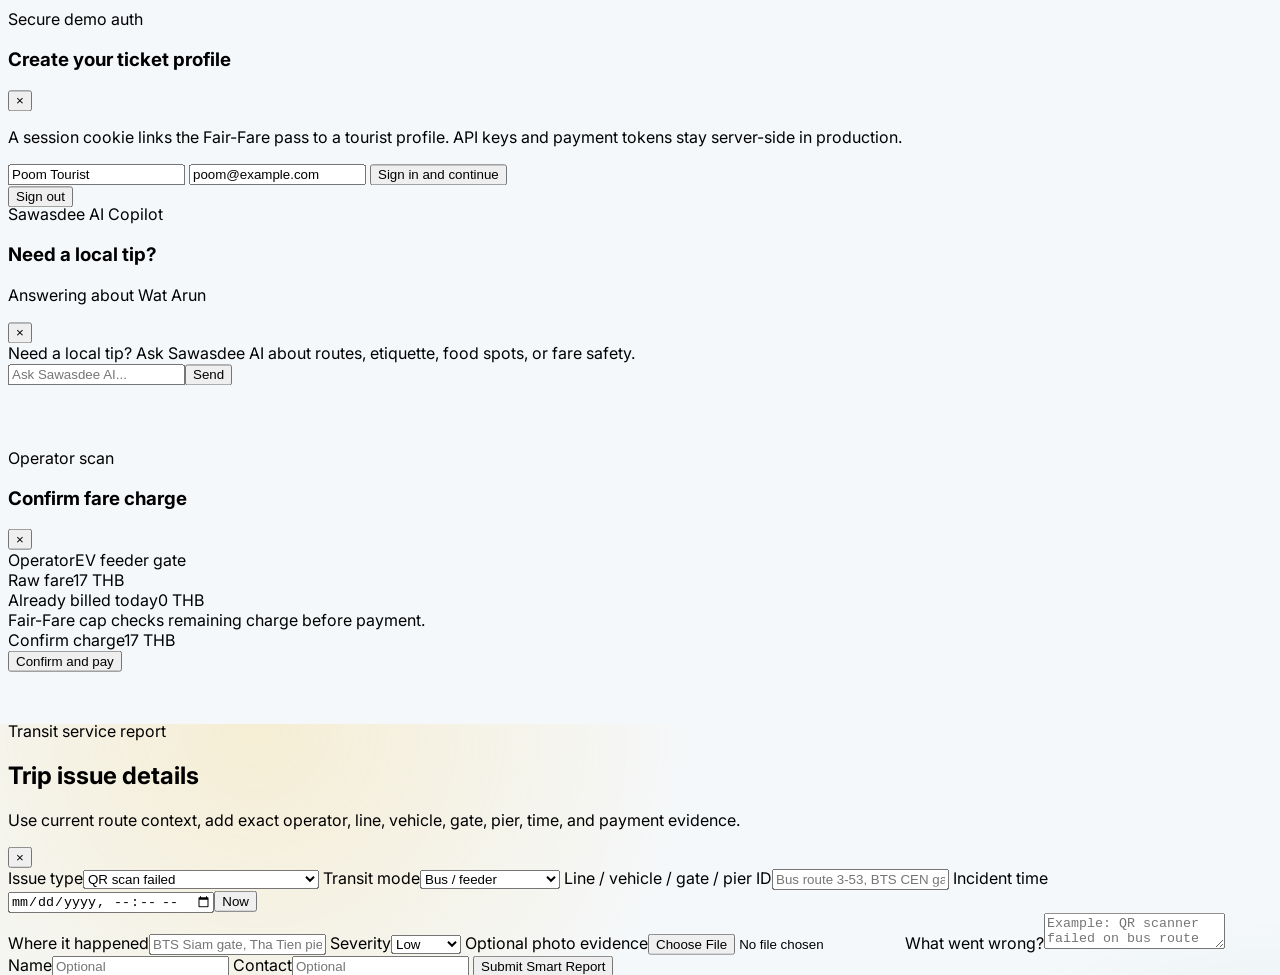
==== commit 82a812f7: "Differentiate routing intelligence and ops dashboard" ====
--- a/services/web/index.html
+++ b/services/web/index.html
@@ -242,6 +242,7 @@
                   <button data-mode="bus" class="mode-btn rounded-xl px-3 py-3 text-sm font-black text-white/80">Bus</button>
                   <button data-mode="boat" class="mode-btn rounded-xl px-3 py-3 text-sm font-black text-white/80">Boat</button>
                 </div>
+                <div id="routeChoiceCards" class="mt-4 grid gap-3 lg:grid-cols-3"></div>
               </div>
 
               <div class="p-5 lg:p-7">
@@ -262,6 +263,7 @@
                     <p class="font-black" data-i18n="routeDetails">Route details</p>
                     <span id="routeDisclaimer" class="rounded-full bg-amber-100 px-3 py-1 text-xs font-black text-amber-700">operator-ready simulation</span>
                   </div>
+                  <div id="routeLegTimeline" class="mb-4 space-y-3"></div>
                   <div id="routeSteps" class="space-y-3"></div>
                 </div>
                 <div class="mt-5 rounded-3xl bg-white p-4 ring-1 ring-slate-100">
@@ -457,7 +459,7 @@
 
     <aside id="aiSheet" class="bottom-sheet fixed inset-x-0 bottom-0 z-50 mx-auto max-w-md rounded-t-[2rem] bg-white p-5 shadow-2xl lg:right-8 lg:left-auto lg:max-w-md lg:rounded-[2rem]">
       <div class="mx-auto mb-4 h-1.5 w-12 rounded-full bg-slate-200"></div>
-      <div class="flex items-start justify-between gap-4"><div><p class="text-xs font-black uppercase tracking-[0.18em] text-transit-teal">Sawasdee AI Copilot</p><h3 class="mt-1 text-2xl font-black">Need a local tip?</h3></div><button id="closeSheet" class="grid h-10 w-10 place-items-center rounded-full bg-slate-100 text-xl font-black">×</button></div>
+      <div class="flex items-start justify-between gap-4"><div><p class="text-xs font-black uppercase tracking-[0.18em] text-transit-teal">Sawasdee AI Copilot</p><h3 class="mt-1 text-2xl font-black">Need a local tip?</h3><p id="aiContextChip" class="mt-2 inline-flex rounded-full bg-transit-mint px-3 py-1 text-xs font-black text-transit-teal">Answering about Wat Arun</p></div><button id="closeSheet" class="grid h-10 w-10 place-items-center rounded-full bg-slate-100 text-xl font-black">×</button></div>
       <div id="chatLog" class="mt-5 max-h-72 space-y-3 overflow-y-auto"><div class="max-w-[86%] rounded-3xl rounded-bl-md bg-slate-100 px-4 py-3 text-sm font-semibold leading-6 text-slate-700">Need a local tip? Ask Sawasdee AI about routes, etiquette, food spots, or fare safety.</div></div>
       <form id="chatForm" class="mt-4 flex gap-2"><input id="chatInput" class="min-h-12 flex-1 rounded-2xl border border-slate-200 bg-slate-50 px-4 font-semibold outline-none" placeholder="Ask Sawasdee AI..." /><button class="rounded-2xl bg-transit-ink px-5 font-black text-white">Send</button></form>
     </aside>
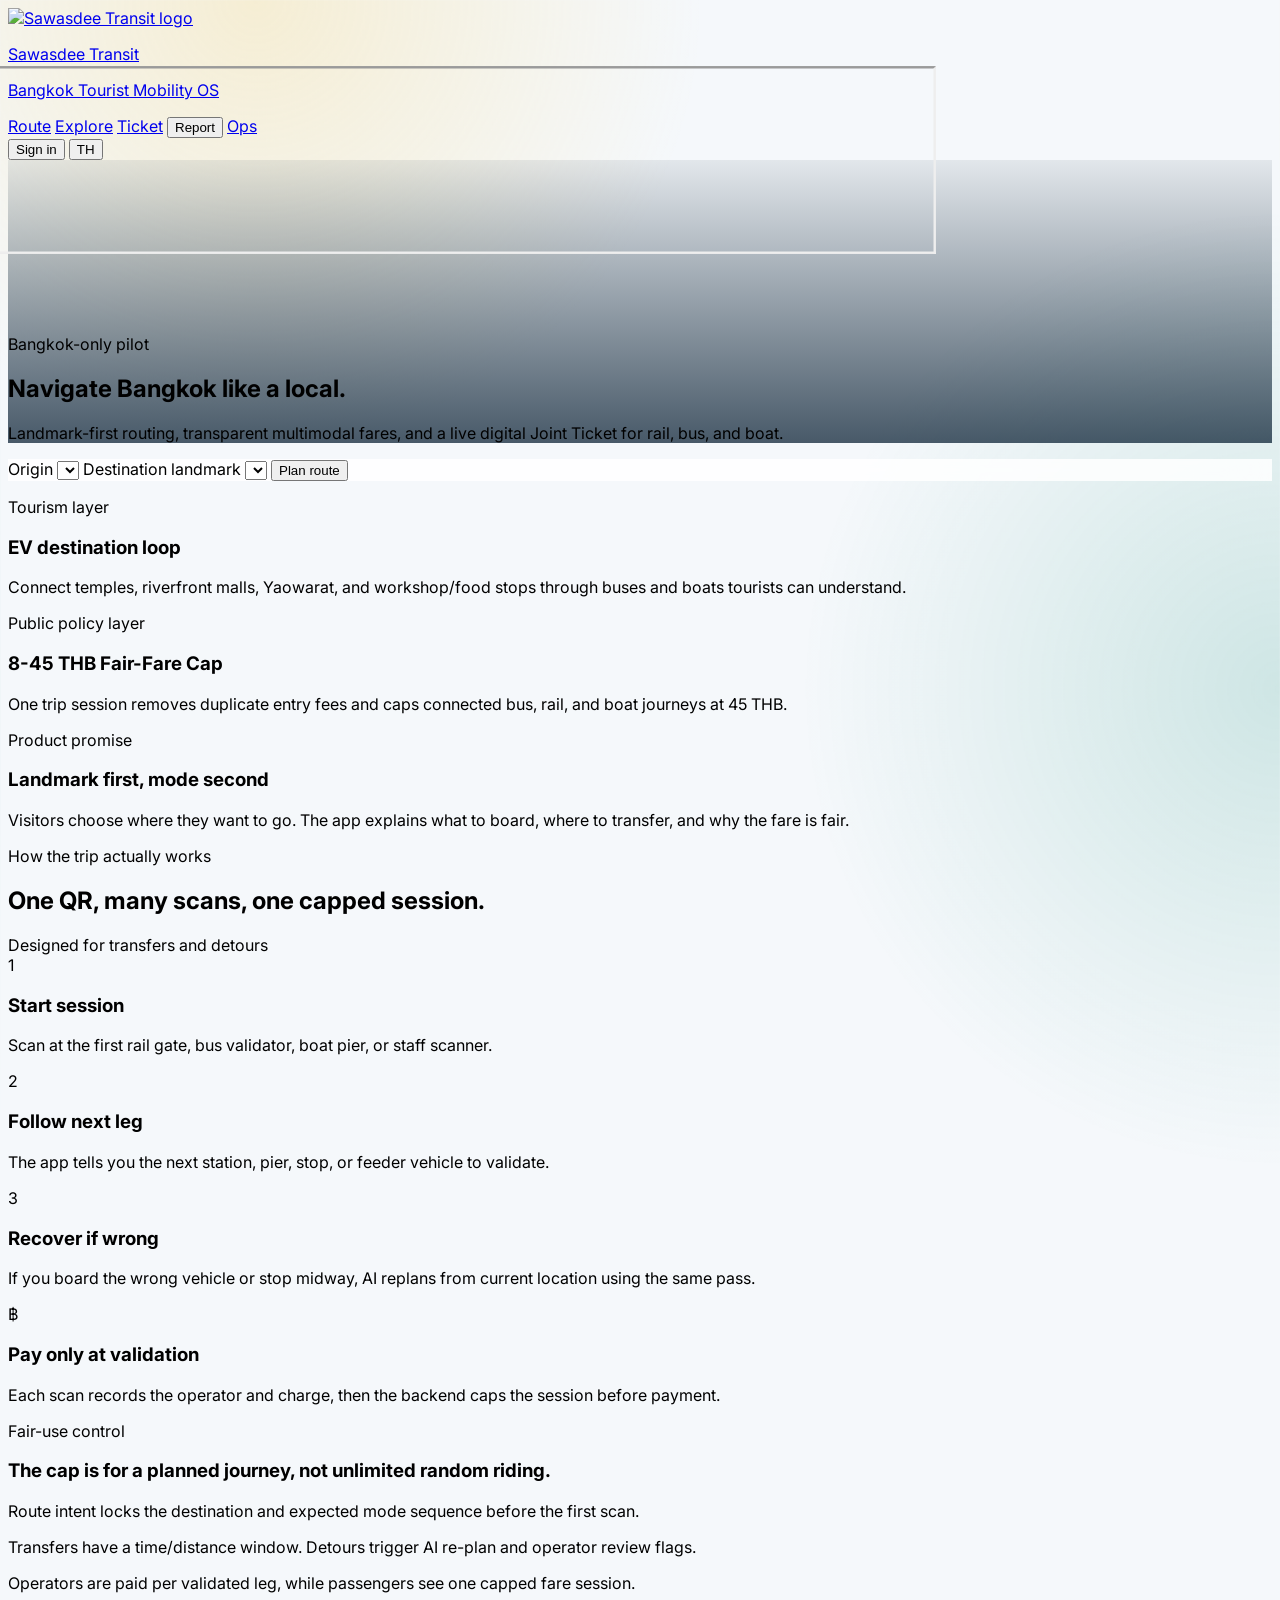
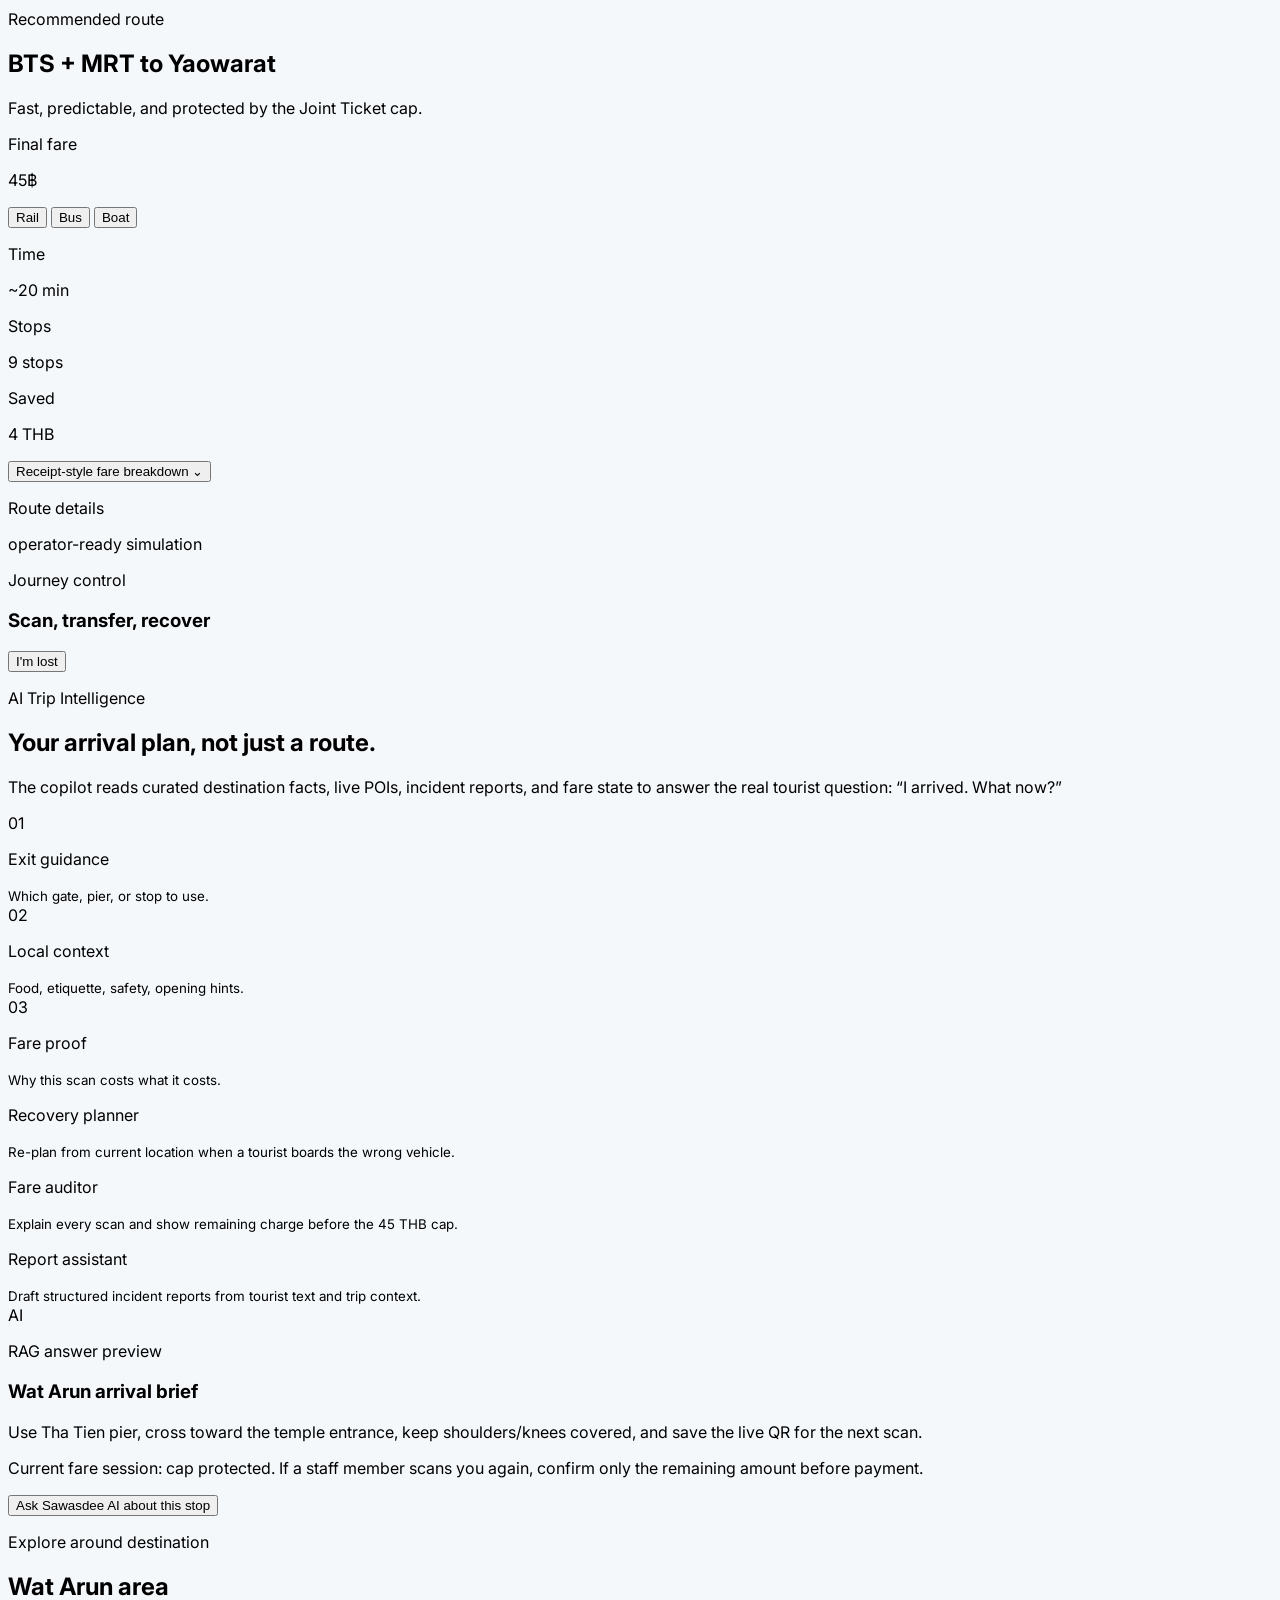
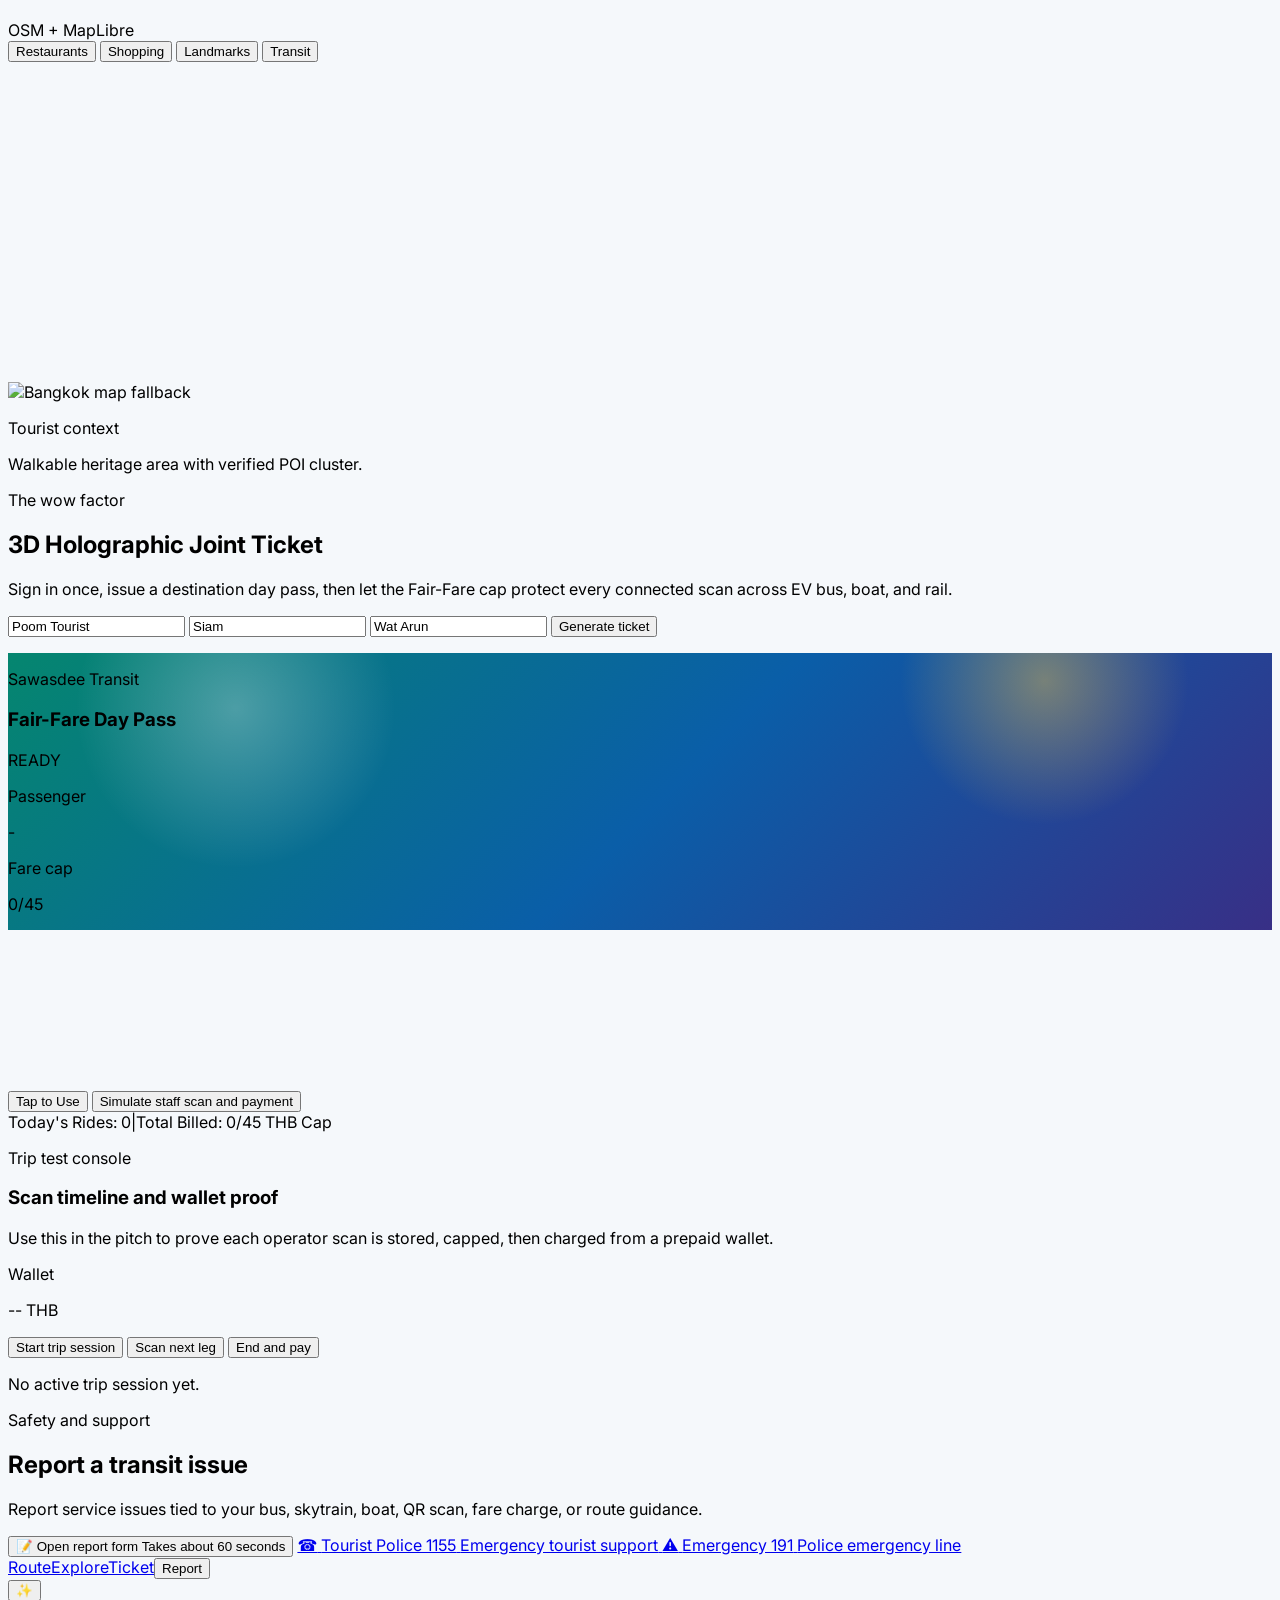
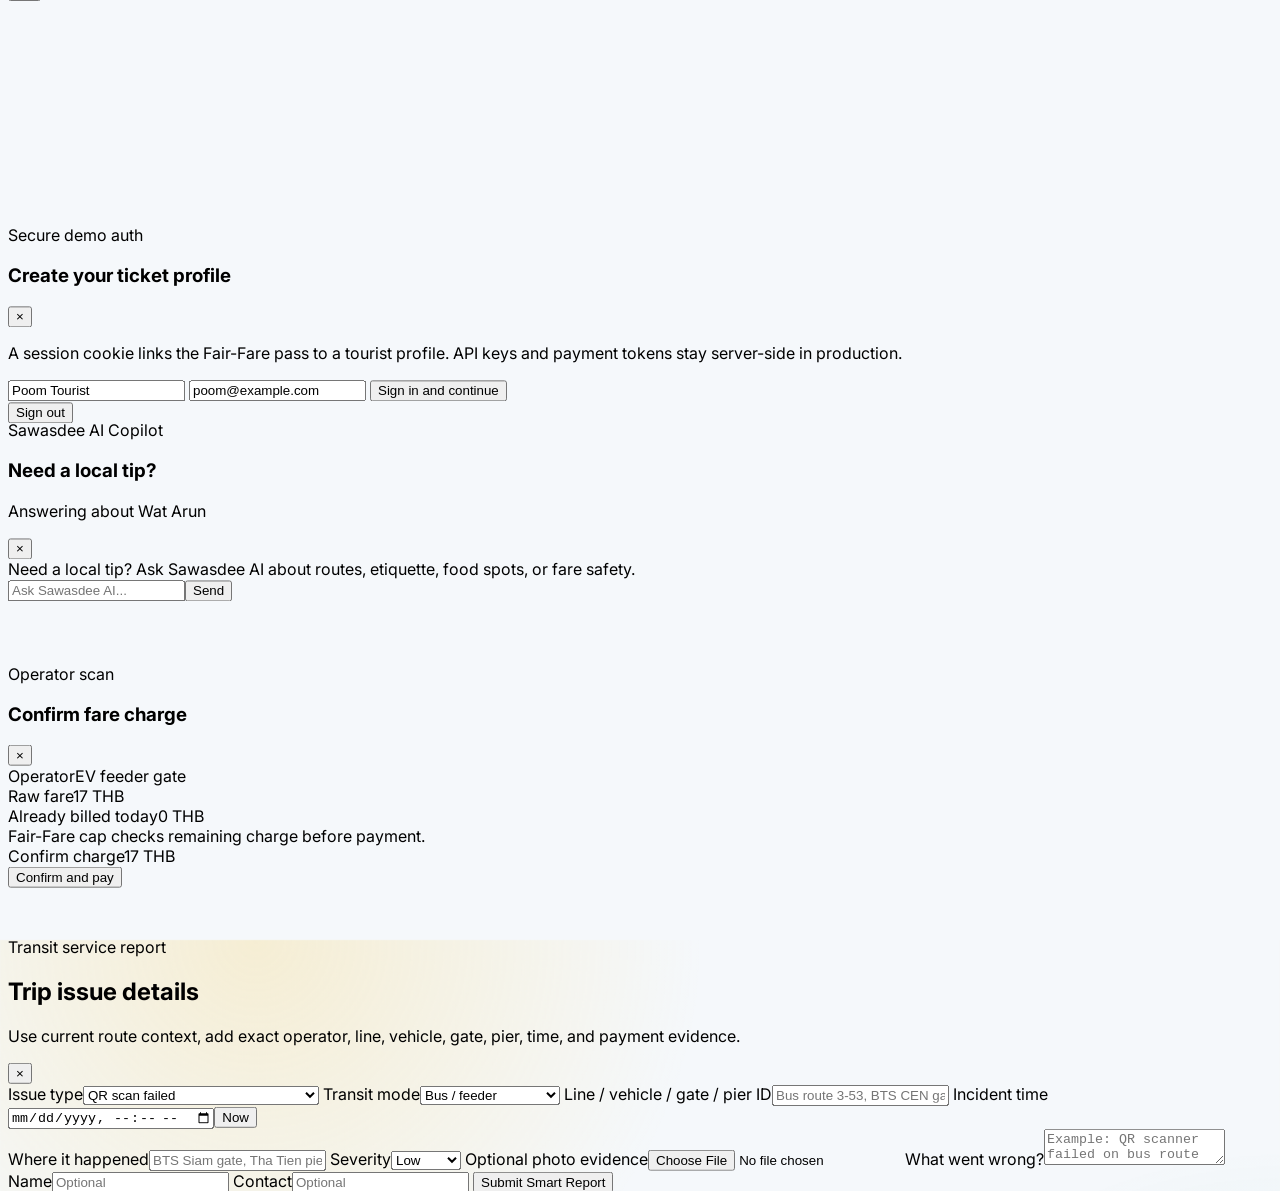
==== commit e32c2466: "Prepare Vercel deploy and richer AI ops" ====
--- a/services/web/index.html
+++ b/services/web/index.html
@@ -289,6 +289,11 @@
                 <div class="rounded-3xl bg-white/10 p-4"><span class="text-2xl">02</span><p class="mt-2 text-sm font-black" data-i18n="aiContext">Local context</p><small class="text-white/60" data-i18n="aiContextBody">Food, etiquette, safety, opening hints.</small></div>
                 <div class="rounded-3xl bg-white/10 p-4"><span class="text-2xl">03</span><p class="mt-2 text-sm font-black" data-i18n="aiFare">Fare proof</p><small class="text-white/60" data-i18n="aiFareBody">Why this scan costs what it costs.</small></div>
               </div>
+              <div class="mt-4 grid gap-3 lg:grid-cols-3">
+                <div class="rounded-3xl bg-white p-4 text-transit-ink"><p class="text-sm font-black" data-i18n="aiRecoveryTitle">Recovery planner</p><small class="mt-1 block font-bold text-slate-500" data-i18n="aiRecoveryBody">Re-plan from current location when a tourist boards the wrong vehicle.</small></div>
+                <div class="rounded-3xl bg-white p-4 text-transit-ink"><p class="text-sm font-black" data-i18n="aiFareAuditTitle">Fare auditor</p><small class="mt-1 block font-bold text-slate-500" data-i18n="aiFareAuditBody">Explain every scan and show remaining charge before the 45 THB cap.</small></div>
+                <div class="rounded-3xl bg-white p-4 text-transit-ink"><p class="text-sm font-black" data-i18n="aiReportTitle">Report assistant</p><small class="mt-1 block font-bold text-slate-500" data-i18n="aiReportBody">Draft structured incident reports from tourist text and trip context.</small></div>
+              </div>
             </article>
             <article class="rounded-[2rem] bg-white p-5 shadow-card lg:p-7">
               <div class="flex items-start gap-3">
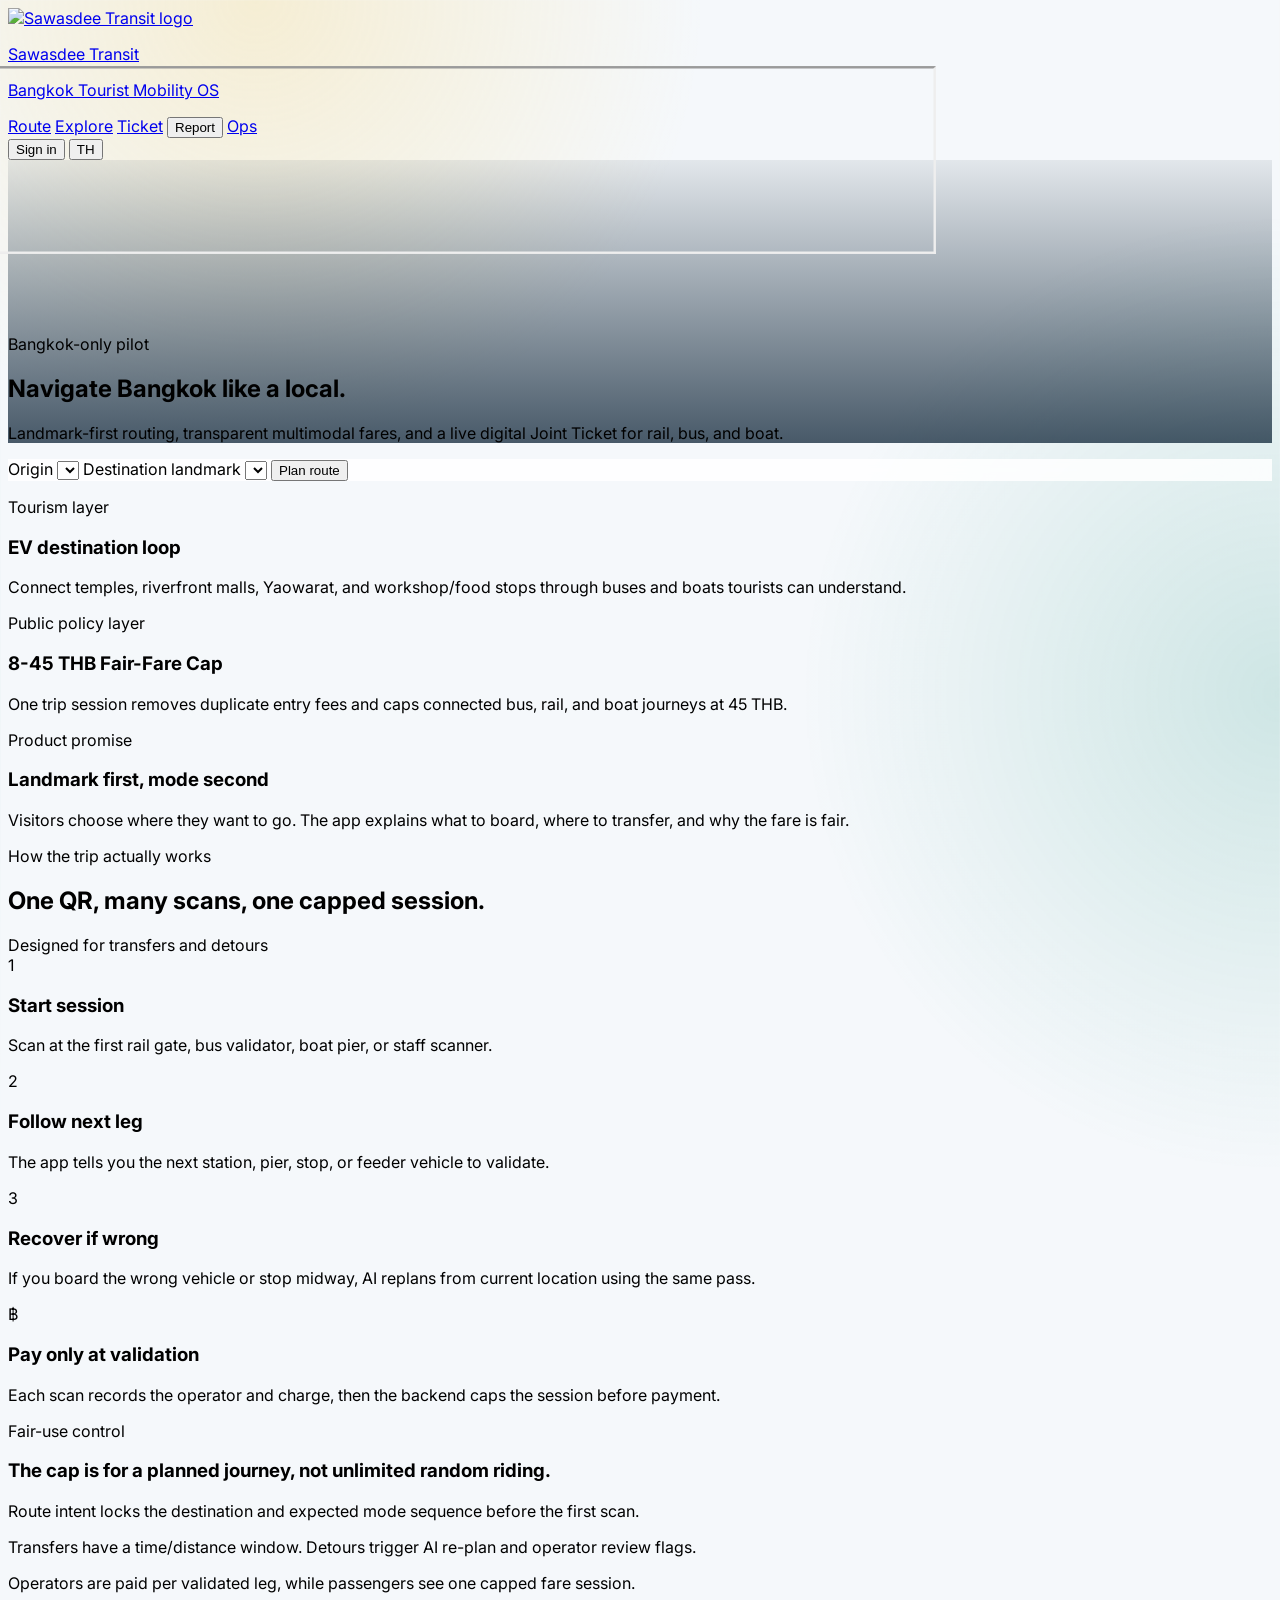
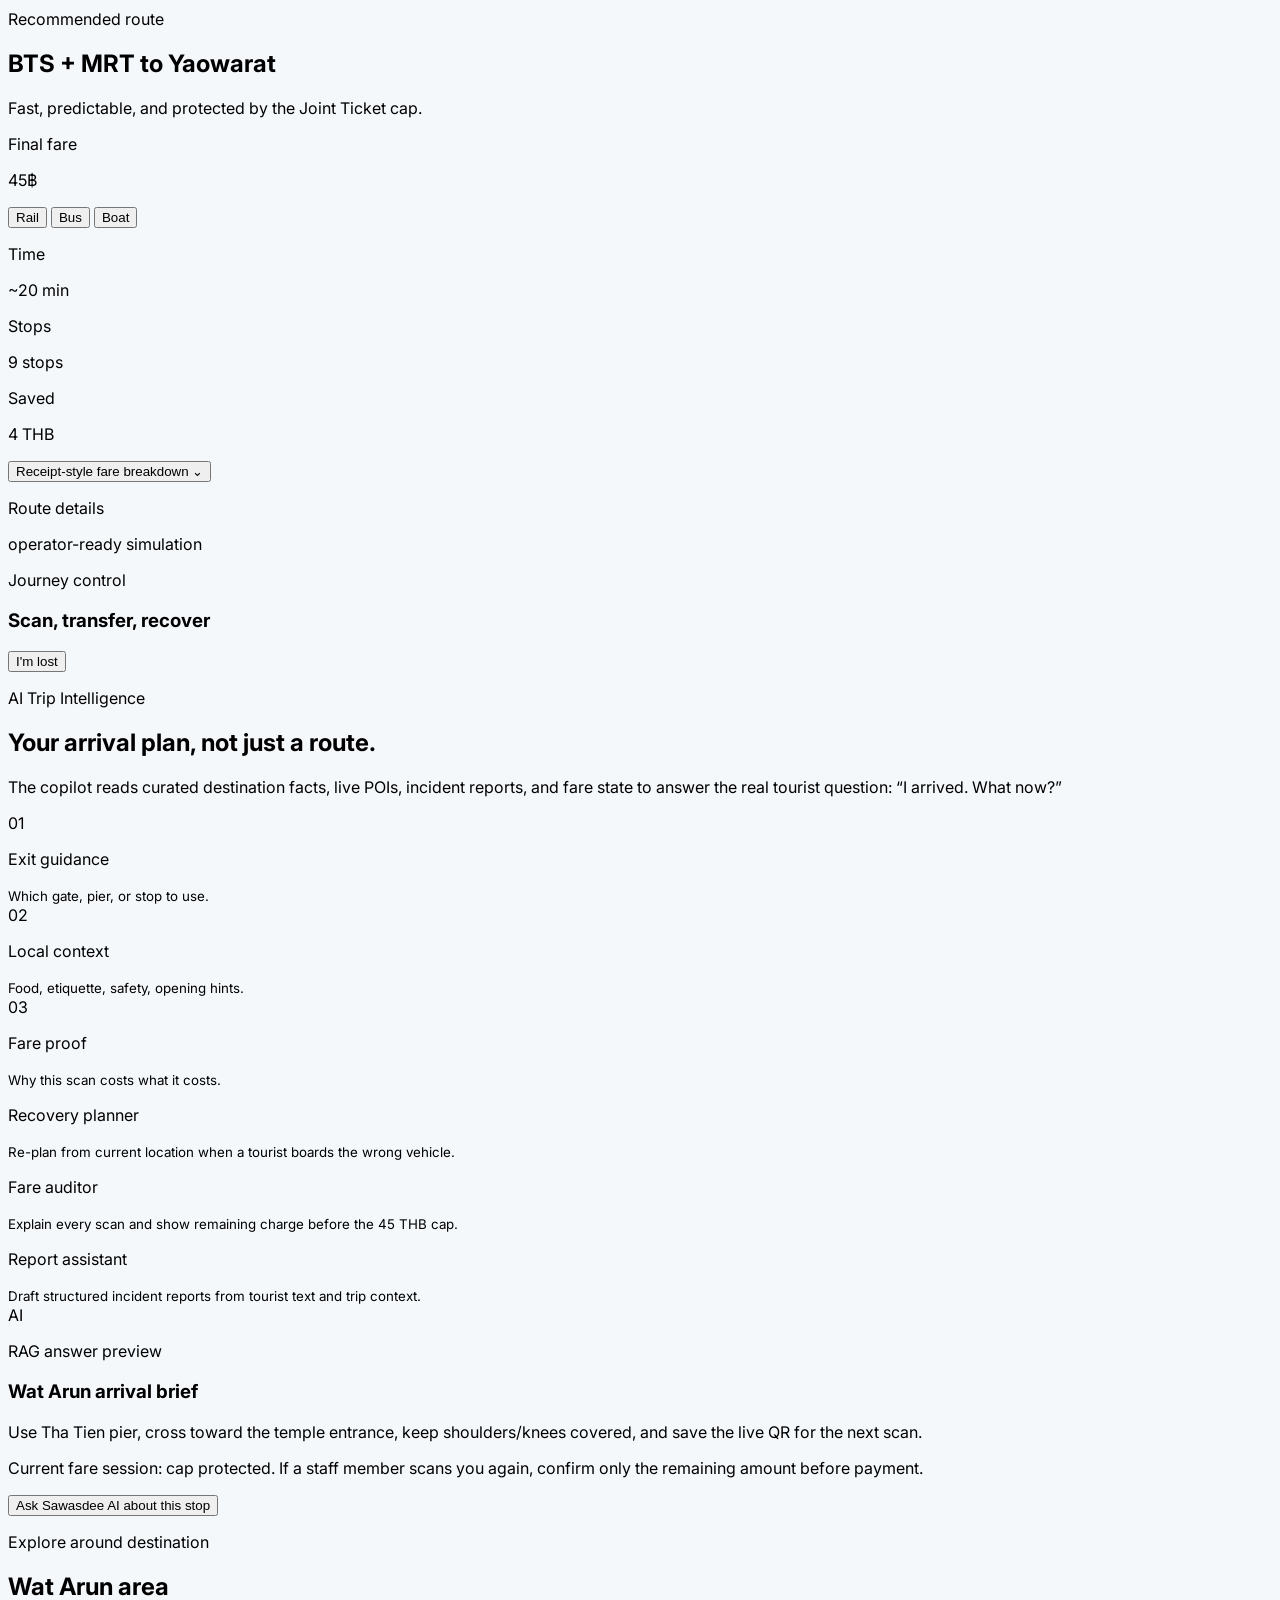
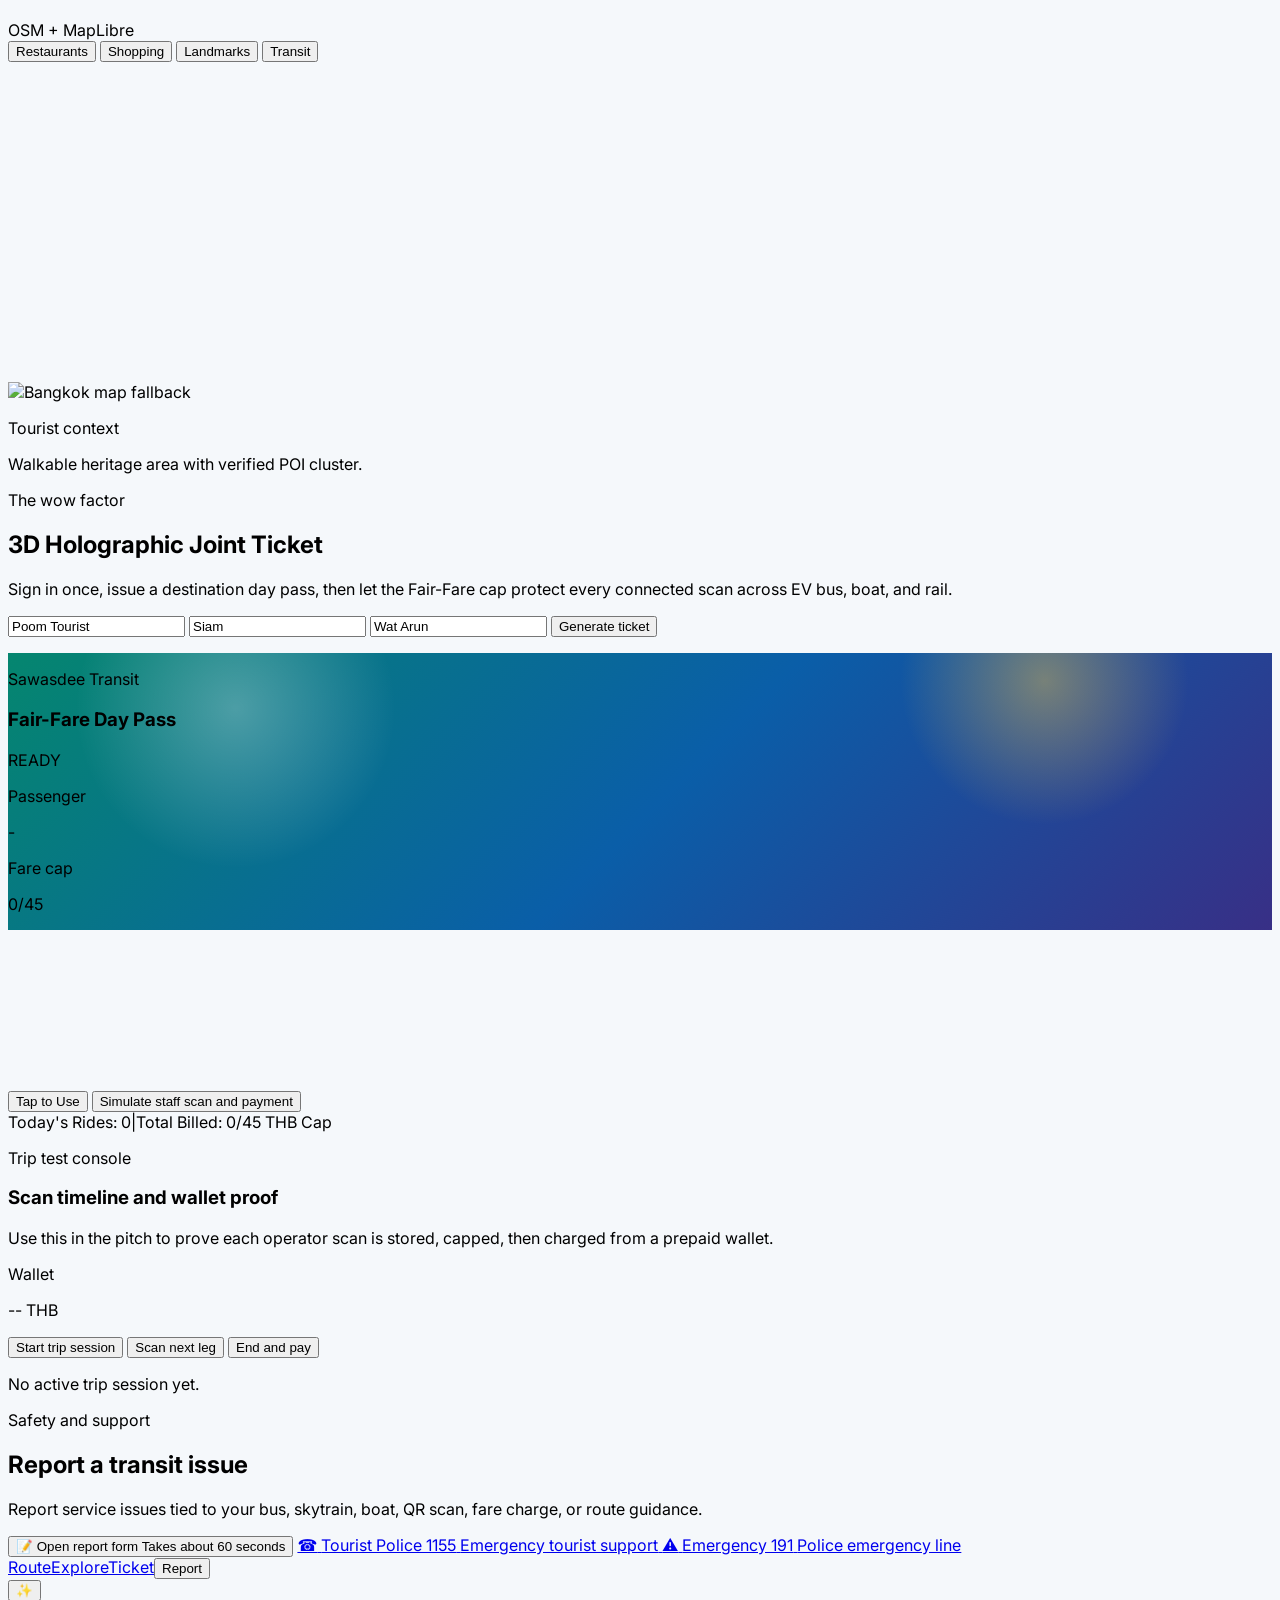
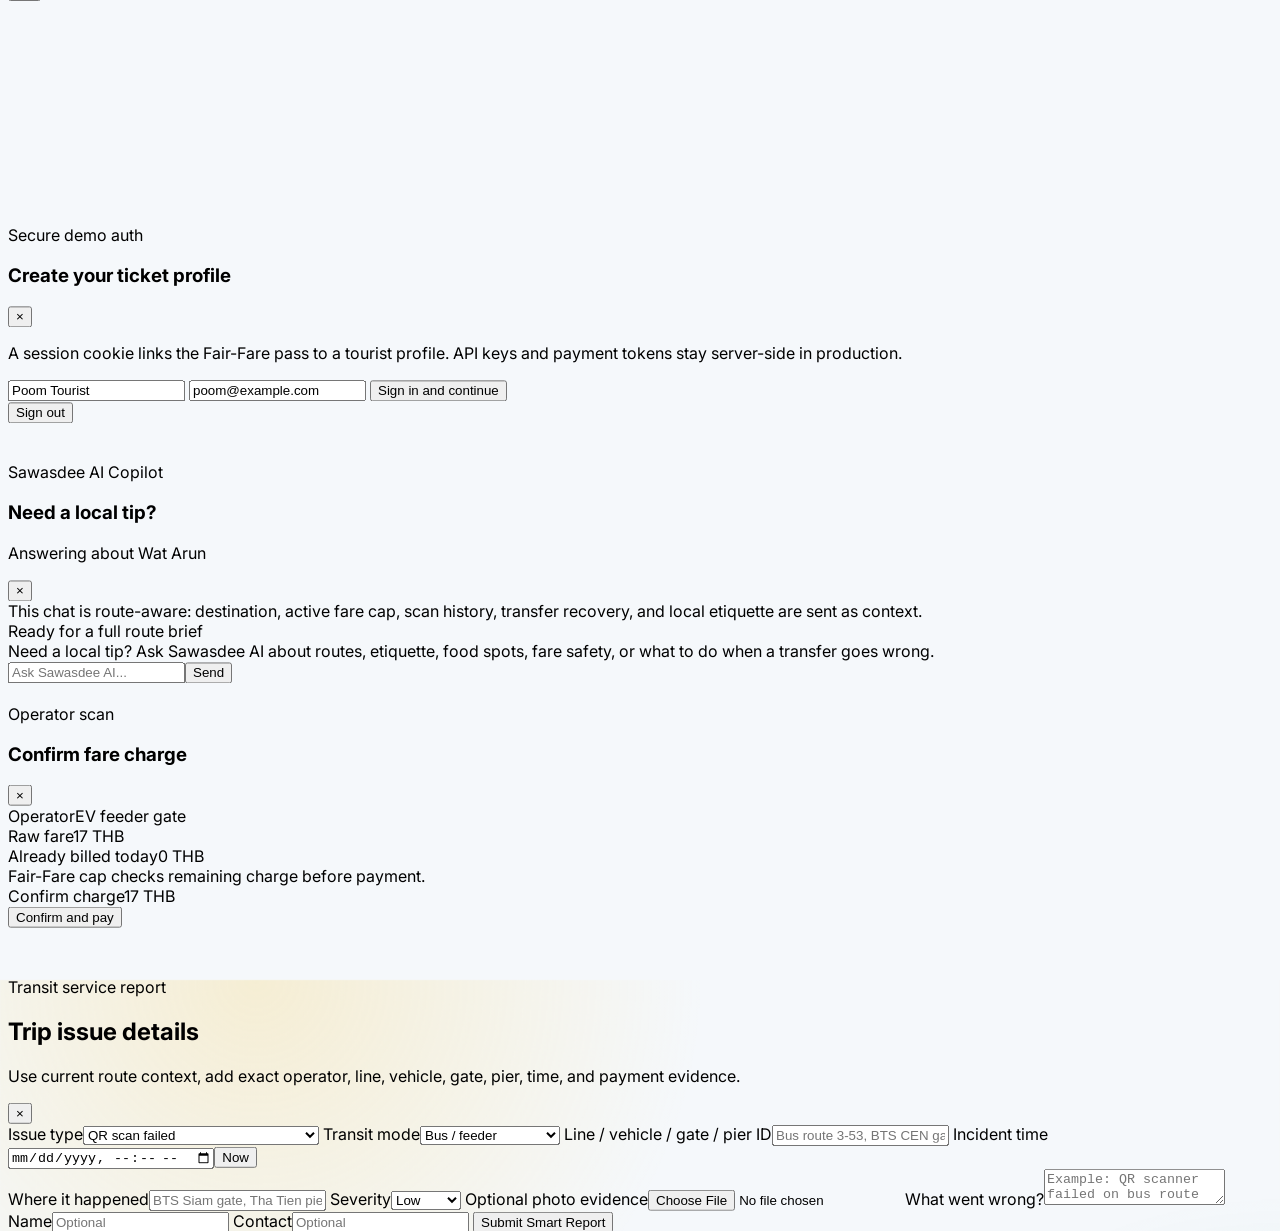
==== commit f12550ed: "Expand AI copilot chat for long answers" ====
--- a/services/web/index.html
+++ b/services/web/index.html
@@ -462,10 +462,13 @@
       <p id="authMessage" class="mt-3 text-sm font-bold text-slate-500"></p>
     </aside>
 
-    <aside id="aiSheet" class="bottom-sheet fixed inset-x-0 bottom-0 z-50 mx-auto max-w-md rounded-t-[2rem] bg-white p-5 shadow-2xl lg:right-8 lg:left-auto lg:max-w-md lg:rounded-[2rem]">
+    <aside id="aiSheet" class="bottom-sheet fixed inset-x-0 bottom-0 z-50 mx-auto flex max-h-[94vh] max-w-2xl flex-col overflow-hidden rounded-t-[2rem] bg-white p-5 shadow-2xl lg:right-8 lg:left-auto lg:max-h-[88vh] lg:max-w-2xl lg:rounded-[2rem]">
       <div class="mx-auto mb-4 h-1.5 w-12 rounded-full bg-slate-200"></div>
       <div class="flex items-start justify-between gap-4"><div><p class="text-xs font-black uppercase tracking-[0.18em] text-transit-teal">Sawasdee AI Copilot</p><h3 class="mt-1 text-2xl font-black">Need a local tip?</h3><p id="aiContextChip" class="mt-2 inline-flex rounded-full bg-transit-mint px-3 py-1 text-xs font-black text-transit-teal">Answering about Wat Arun</p></div><button id="closeSheet" class="grid h-10 w-10 place-items-center rounded-full bg-slate-100 text-xl font-black">×</button></div>
-      <div id="chatLog" class="mt-5 max-h-72 space-y-3 overflow-y-auto"><div class="max-w-[86%] rounded-3xl rounded-bl-md bg-slate-100 px-4 py-3 text-sm font-semibold leading-6 text-slate-700">Need a local tip? Ask Sawasdee AI about routes, etiquette, food spots, or fare safety.</div></div>
+      <div class="mt-4 rounded-3xl bg-slate-950 px-4 py-3 text-sm font-bold leading-6 text-white">
+        This chat is route-aware: destination, active fare cap, scan history, transfer recovery, and local etiquette are sent as context.
+      </div>
+      <div id="chatLog" class="mt-5 min-h-[46vh] flex-1 space-y-4 overflow-y-auto pr-1 lg:min-h-[52vh]"><div class="ai-answer-card max-w-full rounded-3xl rounded-bl-md bg-slate-100 px-5 py-4 text-sm font-semibold leading-7 text-slate-700"><div class="mb-2 text-xs font-black uppercase tracking-[0.16em] text-transit-teal">Ready for a full route brief</div>Need a local tip? Ask Sawasdee AI about routes, etiquette, food spots, fare safety, or what to do when a transfer goes wrong.</div></div>
       <form id="chatForm" class="mt-4 flex gap-2"><input id="chatInput" class="min-h-12 flex-1 rounded-2xl border border-slate-200 bg-slate-50 px-4 font-semibold outline-none" placeholder="Ask Sawasdee AI..." /><button class="rounded-2xl bg-transit-ink px-5 font-black text-white">Send</button></form>
     </aside>
 
